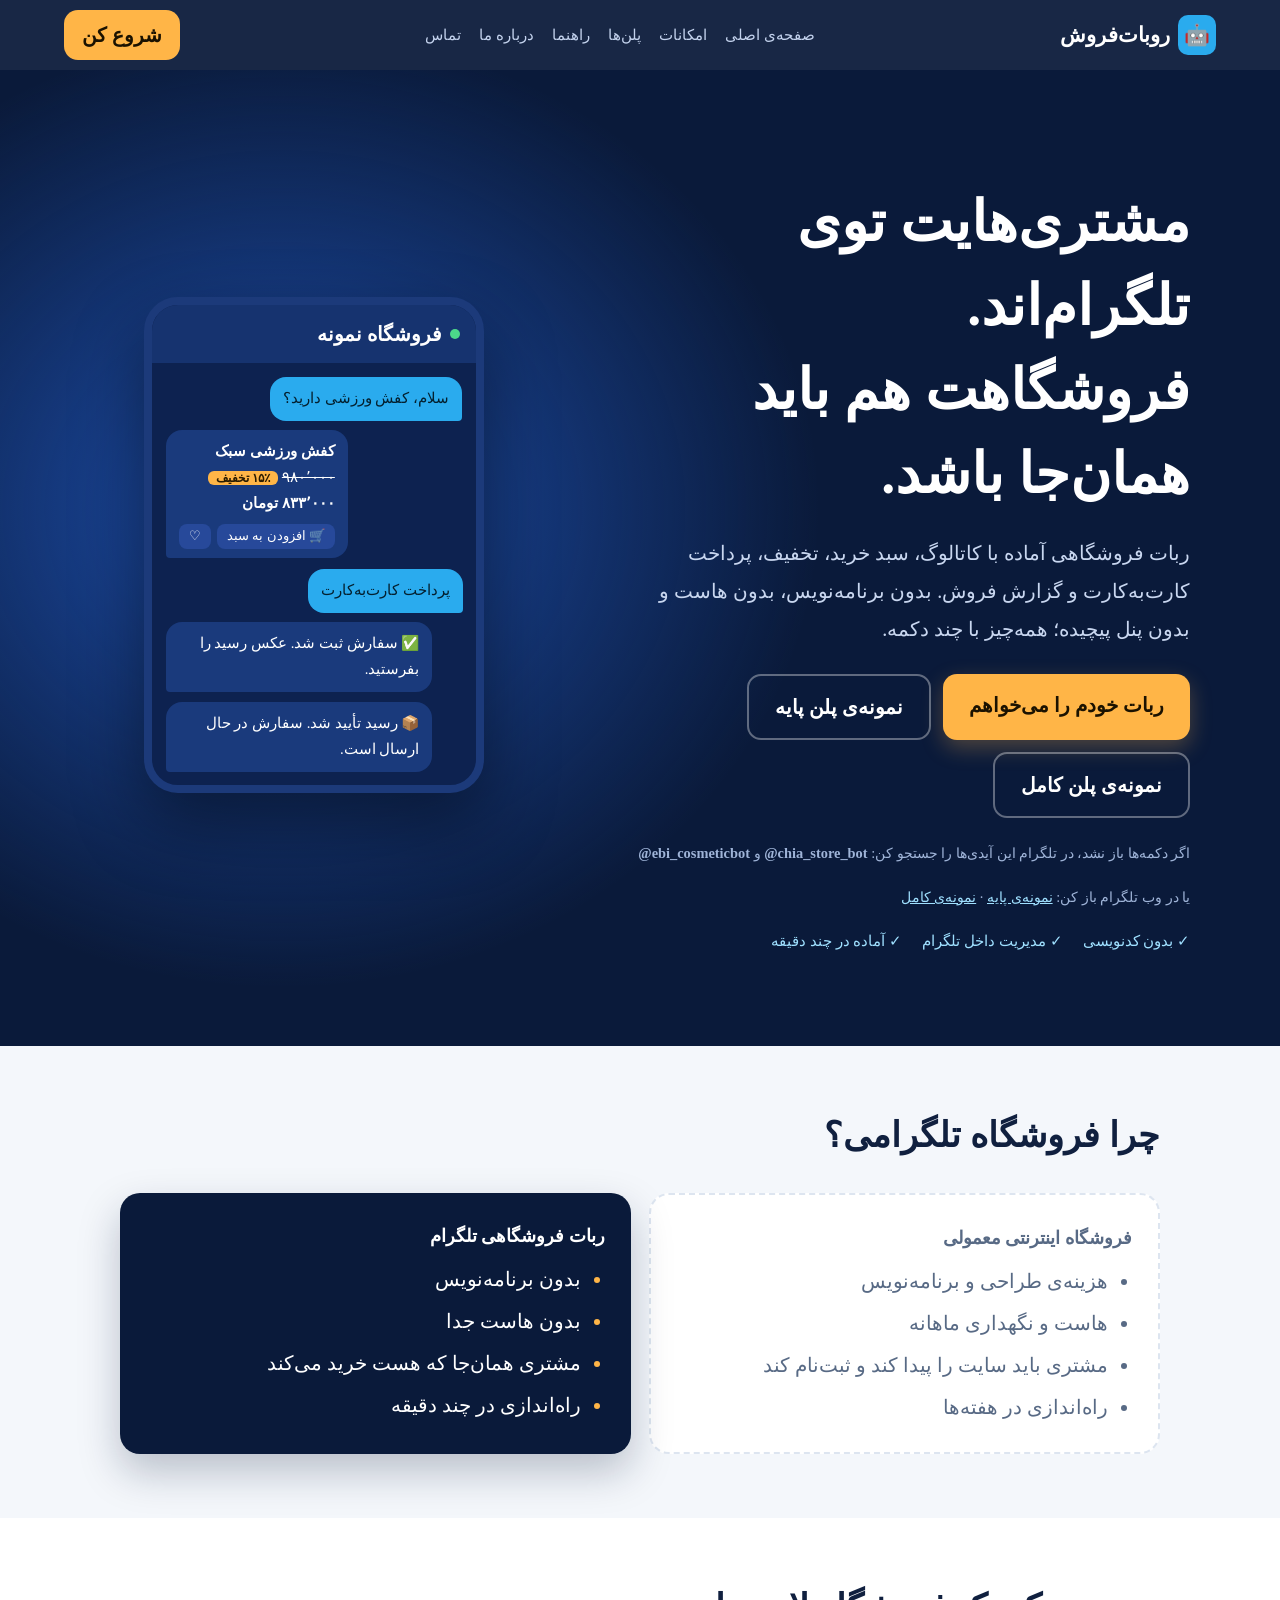
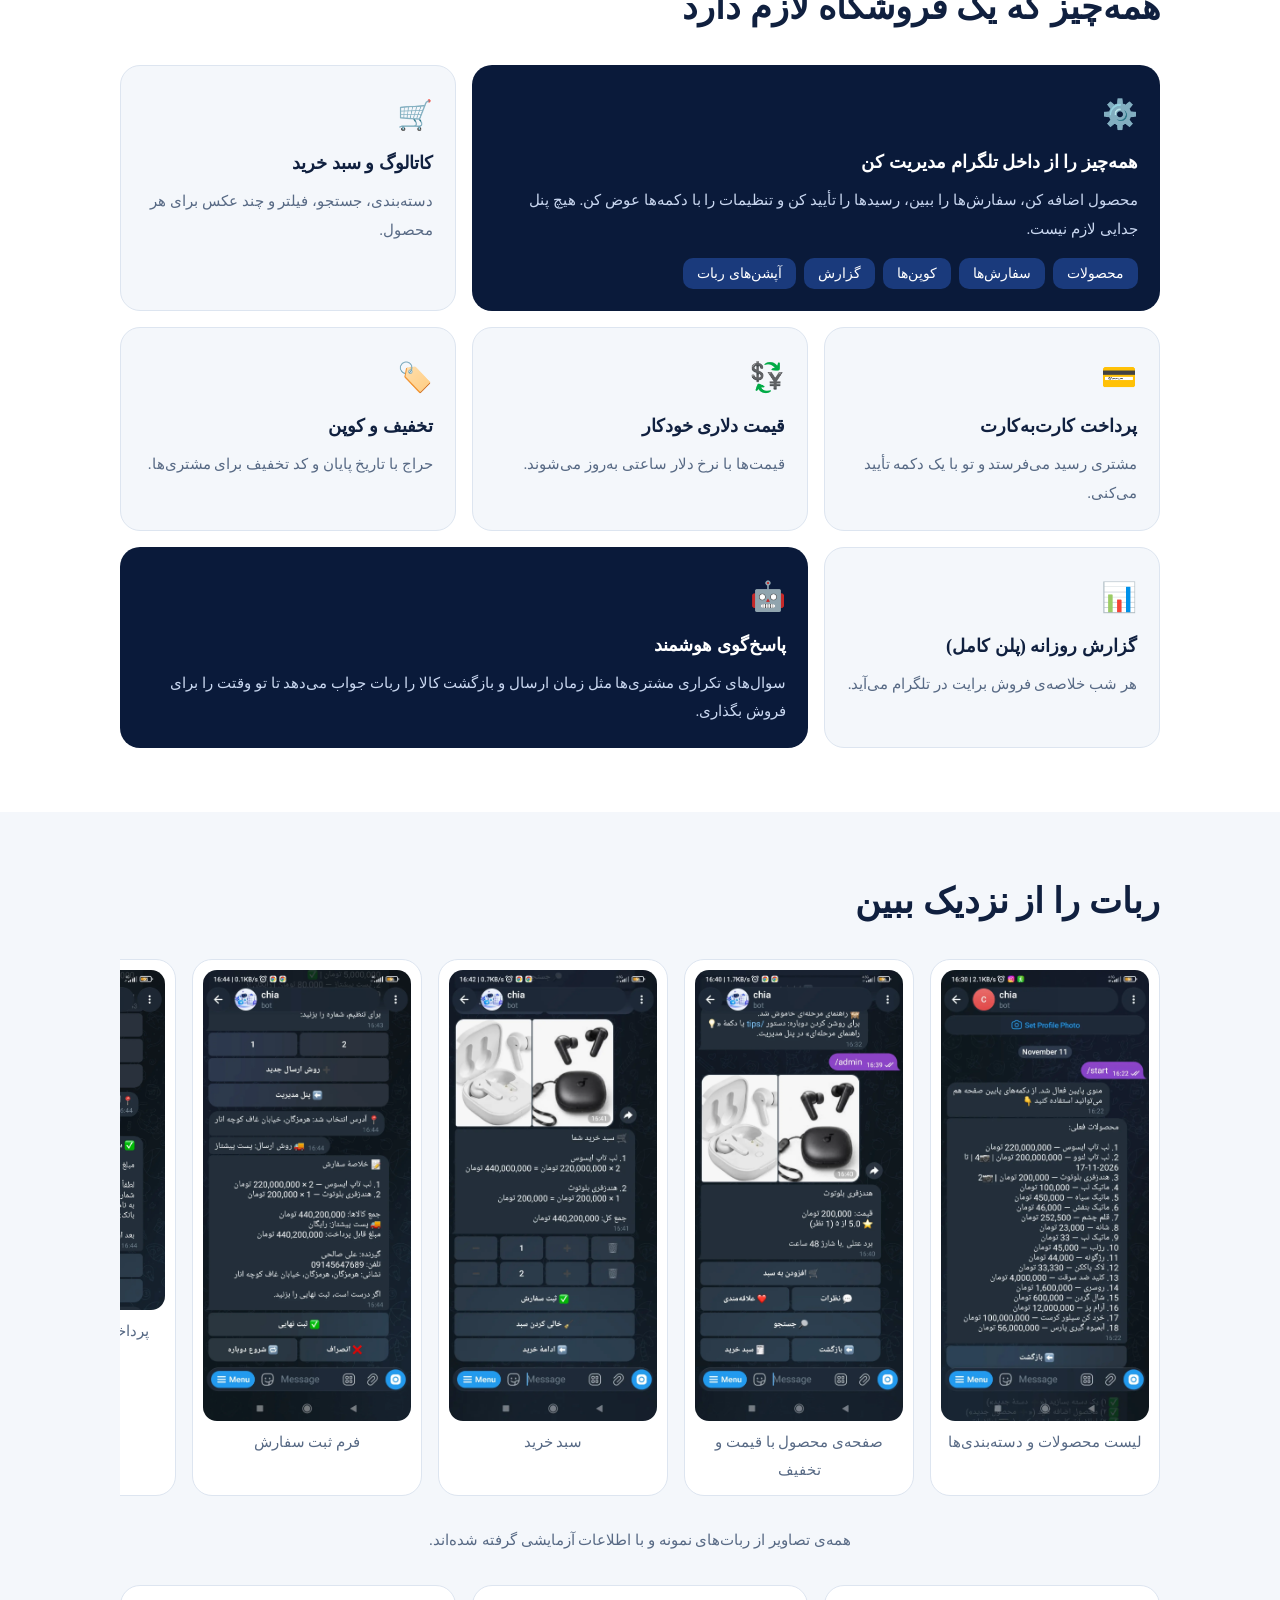
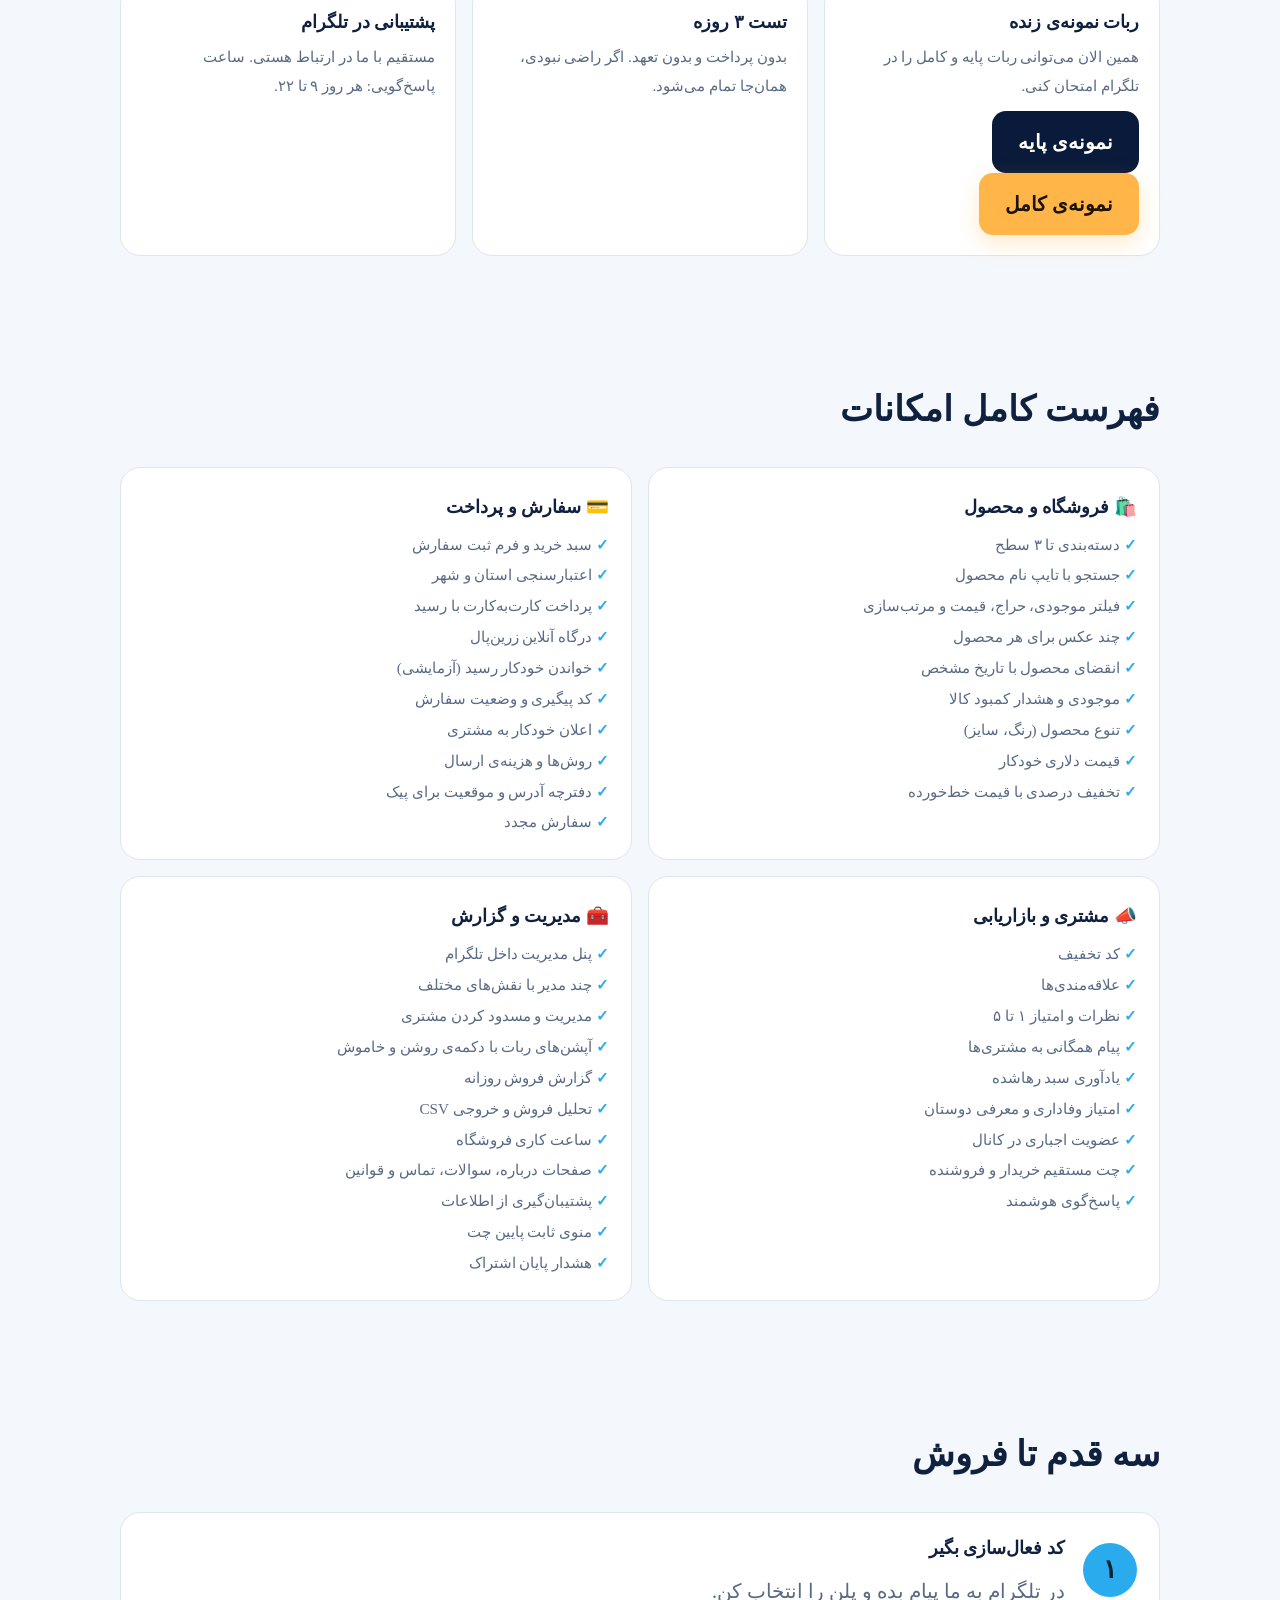
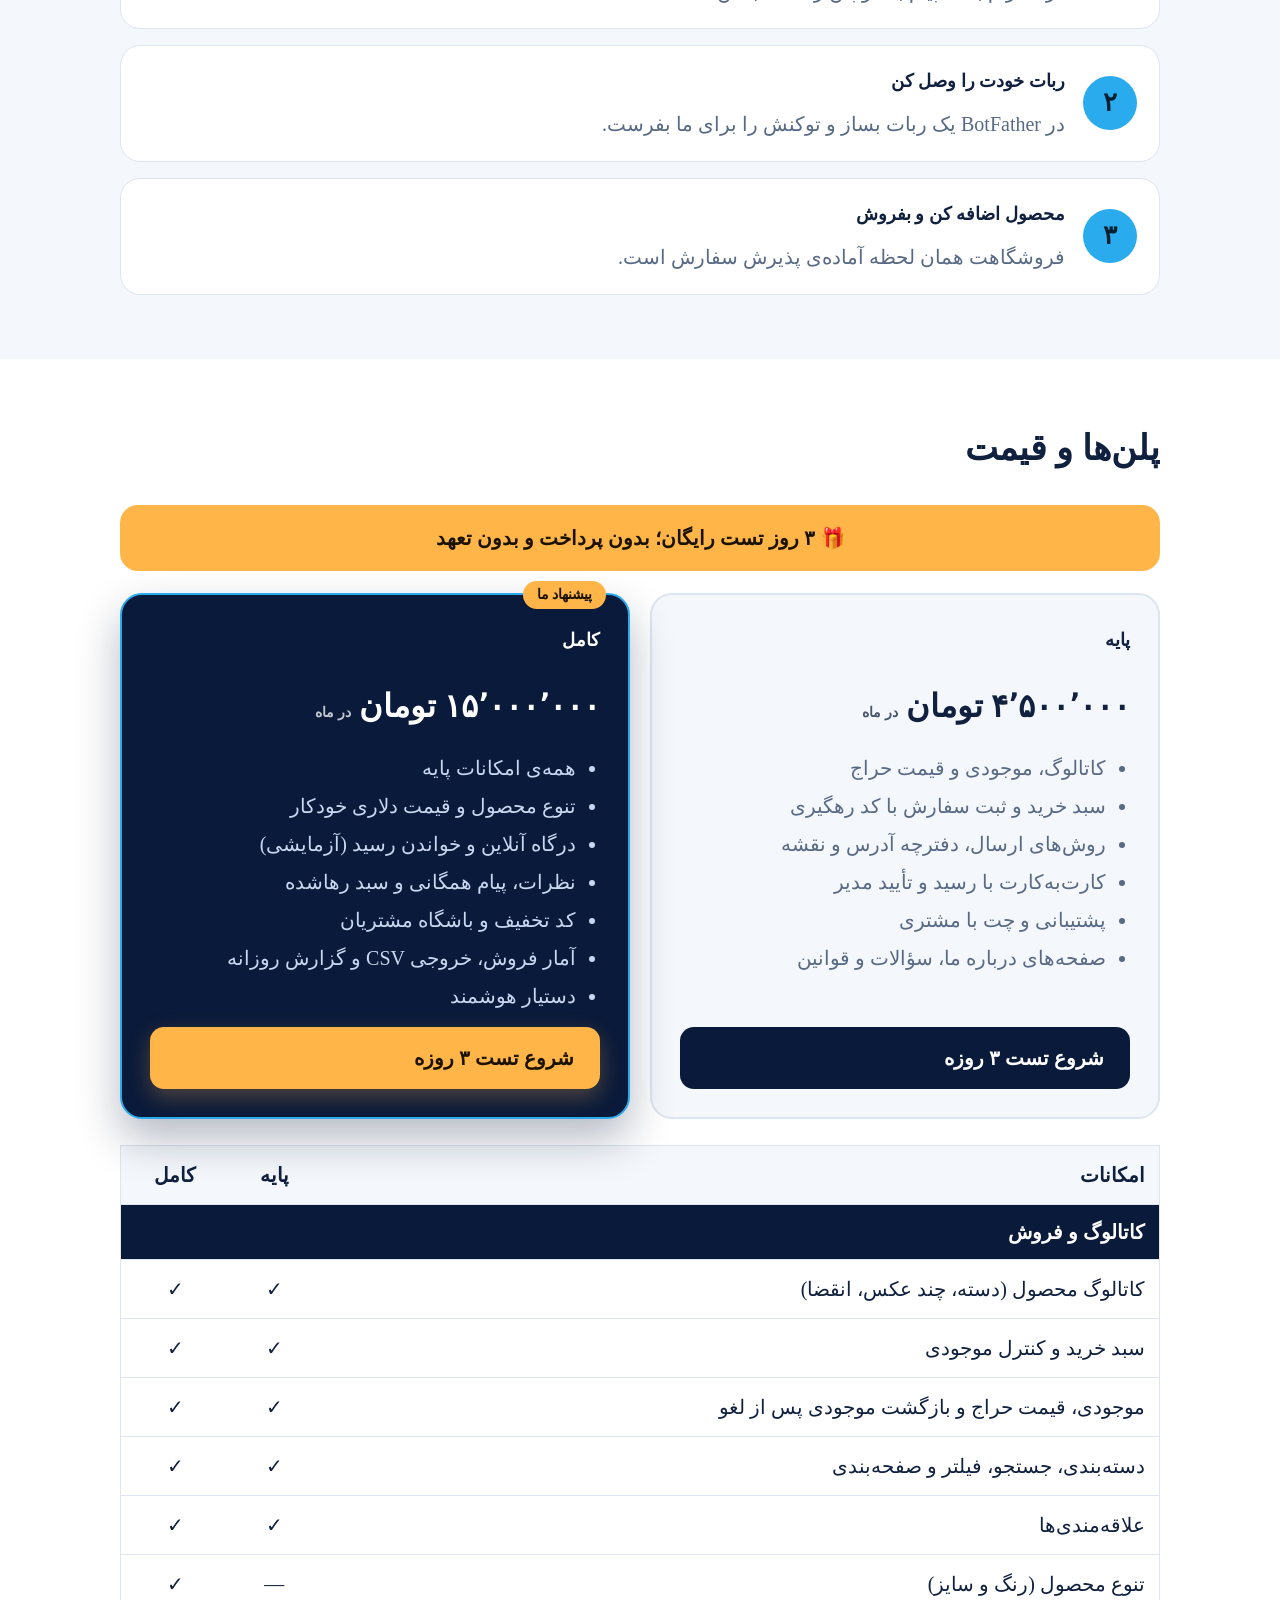
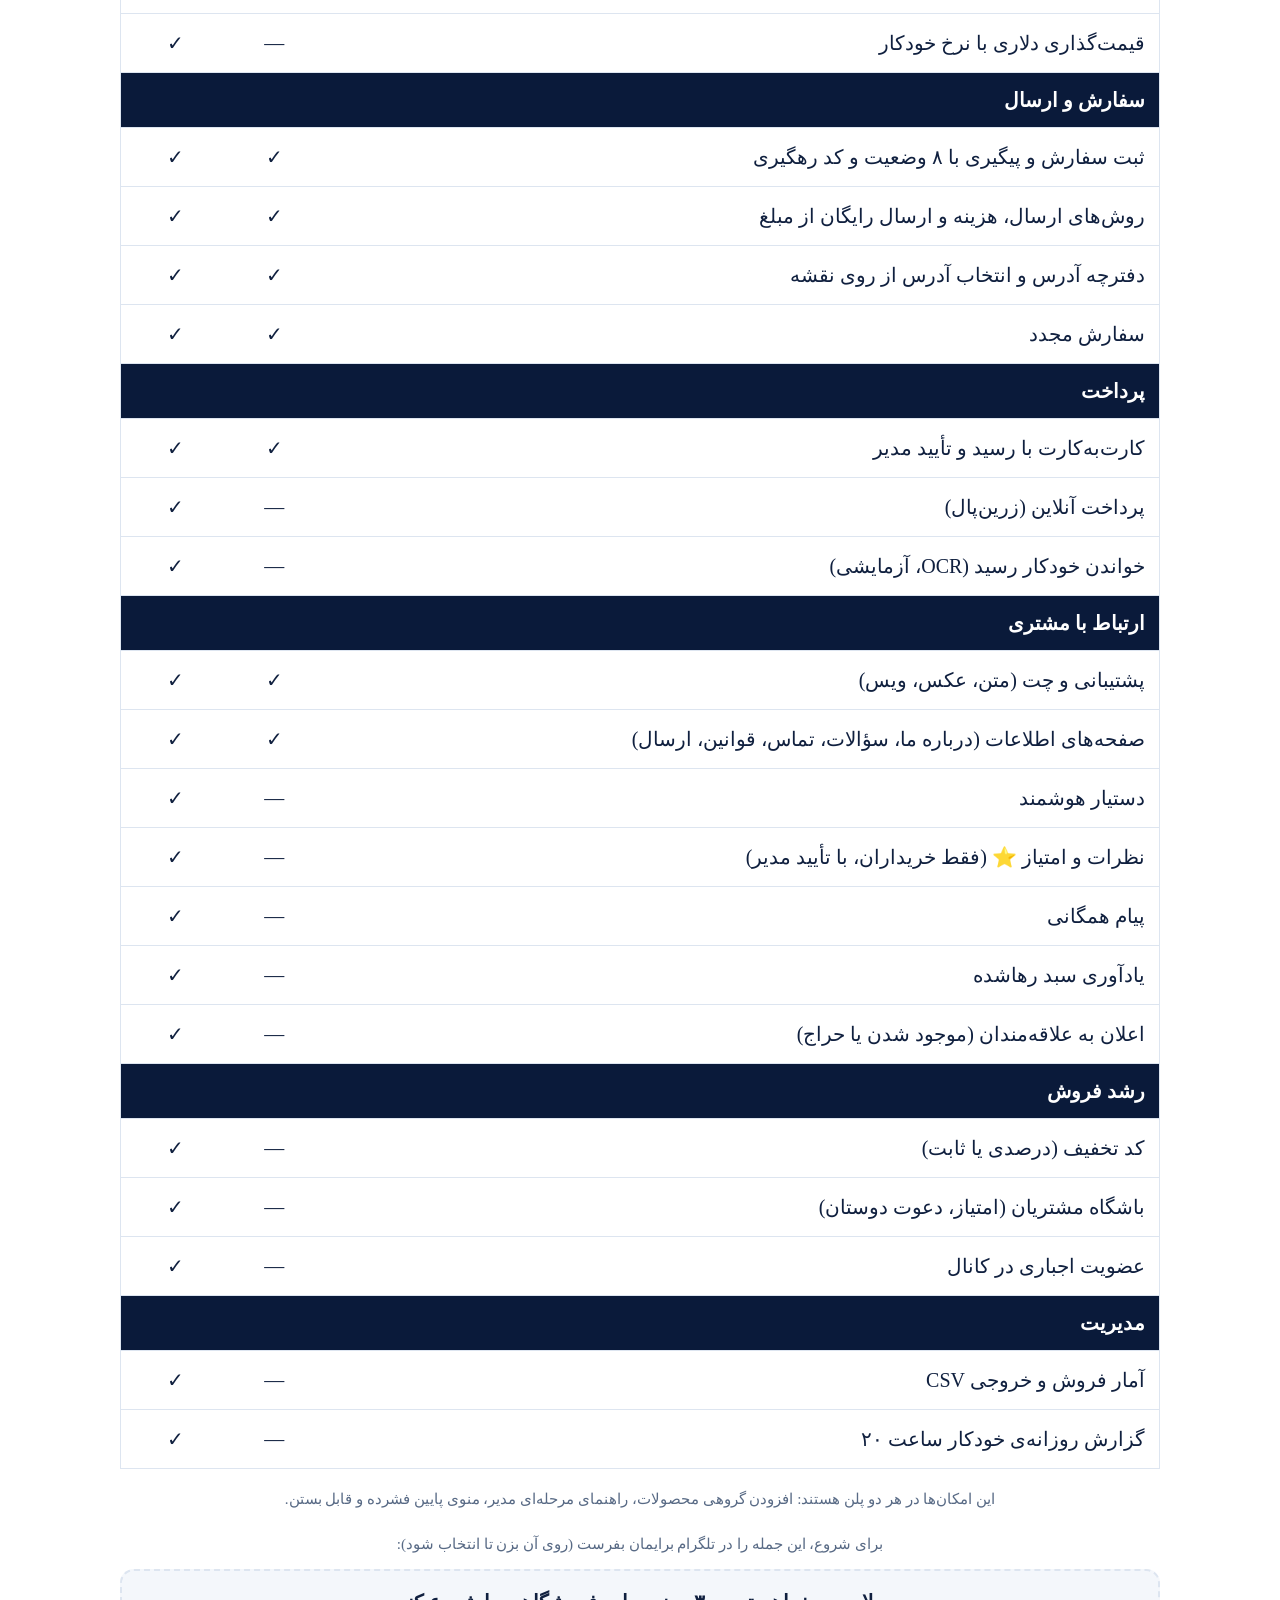
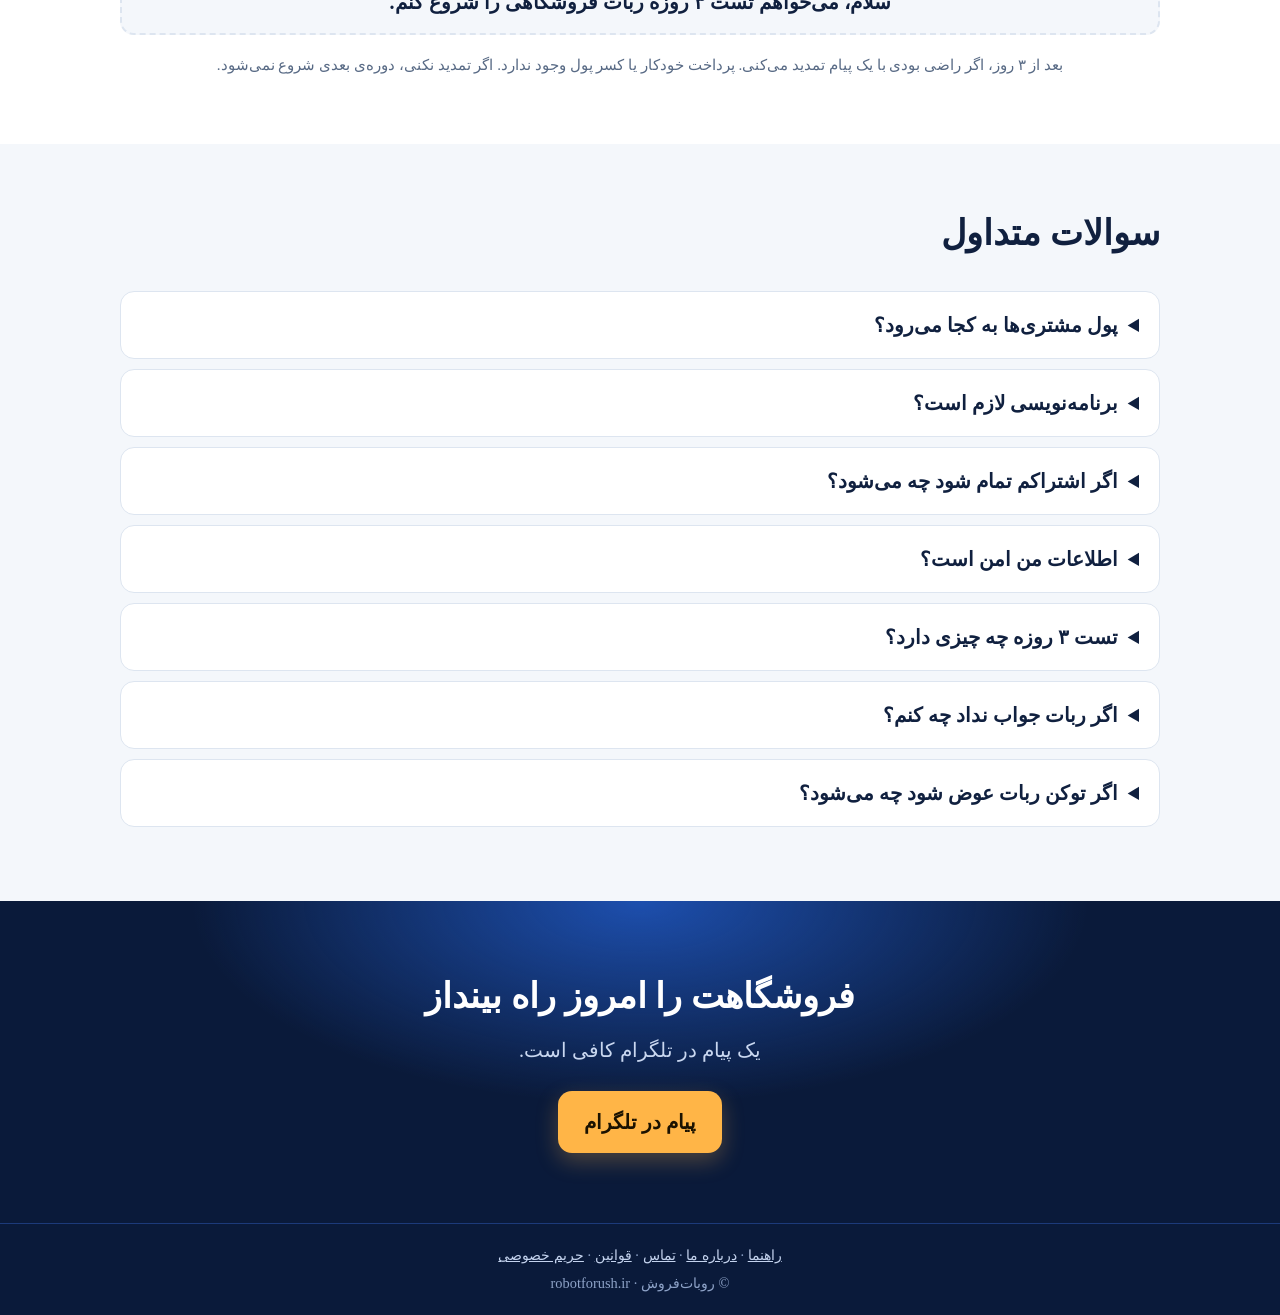
==== index.html @ 8d0d8e62 "prices, sticky CTA, FAQ, 404 page" ====
<!doctype html>
<html lang="fa" dir="rtl">
<head>
<meta charset="utf-8">
<meta name="viewport" content="width=device-width, initial-scale=1">
<title>روبات‌فروش | فروشگاه تلگرامی آماده برای فروشنده‌ها</title>
<meta name="description" content="در چند دقیقه فروشگاه خودت را داخل تلگرام راه بینداز: کاتالوگ، سبد خرید، پرداخت کارت‌به‌کارت، تخفیف و گزارش فروش.">
<link rel="stylesheet" href="style.css?v=5">
<link rel="canonical" href="https://robotforush.ir/">
<meta property="og:type" content="website">
<meta property="og:locale" content="fa_IR">
<meta property="og:site_name" content="روبات‌فروش">
<meta property="og:title" content="روبات‌فروش | فروشگاه تلگرامی آماده">
<meta property="og:description" content="فروشگاه خودت را در چند دقیقه داخل تلگرام راه بینداز. ۳ روز تست رایگان.">
<meta property="og:url" content="https://robotforush.ir/">
<meta name="theme-color" content="#0a1a3a">
<link rel="icon" href="data:image/svg+xml,%3Csvg xmlns='http://www.w3.org/2000/svg' viewBox='0 0 100 100'%3E%3Ctext y='.9em' font-size='90'%3E🤖%3C/text%3E%3C/svg%3E">
<script type="application/ld+json">{"@context":"https://schema.org","@type":"WebSite","name":"روبات‌فروش","url":"https://robotforush.ir/","inLanguage":"fa","description":"ساخت و اجاره‌ی ربات فروشگاهی تلگرام"}</script>
</head>
<body>
<header class="top">
  <a class="brand" href="/"><i>🤖</i> روبات‌فروش</a>
  <input type="checkbox" id="mn" class="mn-t"><label for="mn" class="mn-b" aria-label="منو">☰</label>
  <nav class="mn"><a href="/">صفحه‌ی اصلی</a><a href="/#features">امکانات</a><a href="/#plans">پلن‌ها</a><a href="/guide/">راهنما</a><a href="/about/">درباره ما</a><a href="/contact/">تماس</a></nav>
  <a class="btn sm" href="tg://resolve?domain=ebiefgh62">شروع کن</a>
</header>

<main>
<section class="hero">
  <div class="hero-text">
    <h1>مشتری‌هایت توی تلگرام‌اند.<br>فروشگاهت هم باید همان‌جا باشد.</h1>
    <p>ربات فروشگاهی آماده با کاتالوگ، سبد خرید، تخفیف، پرداخت کارت‌به‌کارت و گزارش فروش. بدون برنامه‌نویس، بدون هاست و بدون پنل پیچیده؛ همه‌چیز با چند دکمه.</p>
    <div class="actions">
      <a class="btn" href="tg://resolve?domain=ebiefgh62">ربات خودم را می‌خواهم</a>
      <a class="btn ghost" href="tg://resolve?domain=chia_store_bot">نمونه‌ی پلن پایه</a>
      <a class="btn ghost" href="tg://resolve?domain=ebi_cosmeticbot">نمونه‌ی پلن کامل</a>
    </div>
    <p class="hint">اگر دکمه‌ها باز نشد، در تلگرام این آیدی‌ها را جستجو کن: <b dir="ltr">@chia_store_bot</b> و <b dir="ltr">@ebi_cosmeticbot</b></p>
    <p class="hint">یا در وب تلگرام باز کن: <a href="https://web.telegram.org/k/#@chia_store_bot">نمونه‌ی پایه</a> · <a href="https://web.telegram.org/k/#@ebi_cosmeticbot">نمونه‌ی کامل</a></p>
    <ul class="ticks"><li>✓ بدون کدنویسی</li><li>✓ مدیریت داخل تلگرام</li><li>✓ آماده در چند دقیقه</li></ul>
  </div>
  <div class="phone" aria-label="نمونه‌ی گفتگو با ربات فروشگاه">
    <div class="ph-head"><span class="dot"></span> فروشگاه نمونه</div>
    <div class="ph-body">
      <div class="m me d1">سلام، کفش ورزشی دارید؟</div>
      <div class="m bot d2"><b>کفش ورزشی سبک</b><br><s>۹۸۰٬۰۰۰</s> <span class="sale">۱۵٪ تخفیف</span><br><strong>۸۳۳٬۰۰۰ تومان</strong>
        <div class="keys"><span>🛒 افزودن به سبد</span><span>♡</span></div></div>
      <div class="m me d3">پرداخت کارت‌به‌کارت</div>
      <div class="m bot d4">✅ سفارش ثبت شد. عکس رسید را بفرستید.</div>
      <div class="m bot d5">📦 رسید تأیید شد. سفارش در حال ارسال است.</div>
    </div>
  </div>
</section>

<section id="why" class="block">
  <h2>چرا فروشگاه تلگرامی؟</h2>
  <div class="vs">
    <div class="old"><h3>فروشگاه اینترنتی معمولی</h3>
      <ul><li>هزینه‌ی طراحی و برنامه‌نویس</li><li>هاست و نگهداری ماهانه</li><li>مشتری باید سایت را پیدا کند و ثبت‌نام کند</li><li>راه‌اندازی در هفته‌ها</li></ul></div>
    <div class="new"><h3>ربات فروشگاهی تلگرام</h3>
      <ul><li>بدون برنامه‌نویس</li><li>بدون هاست جدا</li><li>مشتری همان‌جا که هست خرید می‌کند</li><li>راه‌اندازی در چند دقیقه</li></ul></div>
  </div>
</section>

<section id="features" class="block alt">
  <h2>همه‌چیز که یک فروشگاه لازم دارد</h2>
  <div class="bento">
    <article class="wide"><i>⚙️</i><h3>همه‌چیز را از داخل تلگرام مدیریت کن</h3>
      <p>محصول اضافه کن، سفارش‌ها را ببین، رسیدها را تأیید کن و تنظیمات را با دکمه‌ها عوض کن. هیچ پنل جدایی لازم نیست.</p>
      <div class="menu"><span>محصولات</span><span>سفارش‌ها</span><span>کوپن‌ها</span><span>گزارش</span><span>آپشن‌های ربات</span></div></article>
    <article><i>🛒</i><h3>کاتالوگ و سبد خرید</h3><p>دسته‌بندی، جستجو، فیلتر و چند عکس برای هر محصول.</p></article>
    <article><i>💳</i><h3>پرداخت کارت‌به‌کارت</h3><p>مشتری رسید می‌فرستد و تو با یک دکمه تأیید می‌کنی.</p></article>
    <article><i>💱</i><h3>قیمت دلاری خودکار</h3><p>قیمت‌ها با نرخ دلار ساعتی به‌روز می‌شوند.</p></article>
    <article><i>🏷️</i><h3>تخفیف و کوپن</h3><p>حراج با تاریخ پایان و کد تخفیف برای مشتری‌ها.</p></article>
    <article><i>📊</i><h3>گزارش روزانه (پلن کامل)</h3><p>هر شب خلاصه‌ی فروش برایت در تلگرام می‌آید.</p></article>
    <article class="wide"><i>🤖</i><h3>پاسخ‌گوی هوشمند</h3><p>سوال‌های تکراری مشتری‌ها مثل زمان ارسال و بازگشت کالا را ربات جواب می‌دهد تا تو وقتت را برای فروش بگذاری.</p></article>
  </div>
</section>

<section id="shots" class="block">
  <h2>ربات را از نزدیک ببین</h2>
  <div class="shots">
    <figure class="shot"><img src="images/shot-1.webp" alt="لیست محصولات و دسته‌بندی‌ها در ربات فروشگاهی تلگرام" loading="lazy" decoding="async"><figcaption>لیست محصولات و دسته‌بندی‌ها</figcaption></figure>
    <figure class="shot"><img src="images/shot-2.webp" alt="صفحه‌ی محصول با عکس، قیمت و تخفیف در ربات تلگرام" loading="lazy" decoding="async"><figcaption>صفحه‌ی محصول با قیمت و تخفیف</figcaption></figure>
    <figure class="shot"><img src="images/shot-3.webp" alt="سبد خرید ربات فروشگاهی تلگرام" loading="lazy" decoding="async"><figcaption>سبد خرید</figcaption></figure>
    <figure class="shot"><img src="images/shot-4.webp" alt="فرم ثبت سفارش با انتخاب استان و شهر" loading="lazy" decoding="async"><figcaption>فرم ثبت سفارش</figcaption></figure>
    <figure class="shot"><img src="images/shot-5.webp" alt="پرداخت کارت‌به‌کارت و ارسال رسید در ربات" loading="lazy" decoding="async"><figcaption>پرداخت کارت‌به‌کارت و رسید</figcaption></figure>
    <figure class="shot"><img src="images/shot-6.webp" alt="پنل مدیریت و آپشن‌های ربات فروشگاهی" loading="lazy" decoding="async"><figcaption>پنل مدیریت و آپشن‌های ربات</figcaption></figure>
    <figure class="shot"><img src="images/shot-7.webp" alt="مدیریت سفارش‌ها و وضعیت آن‌ها" loading="lazy" decoding="async"><figcaption>مدیریت سفارش‌ها</figcaption></figure>
  </div>
  <p class="fine">همه‌ی تصاویر از ربات‌های نمونه و با اطلاعات آزمایشی گرفته شده‌اند.</p>
  <div class="trust">
    <div><b>ربات نمونه‌ی زنده</b><p>همین الان می‌توانی ربات پایه و کامل را در تلگرام امتحان کنی.</p><a class="btn dark" href="tg://resolve?domain=chia_store_bot">نمونه‌ی پایه</a> <a class="btn" href="tg://resolve?domain=ebi_cosmeticbot">نمونه‌ی کامل</a></div>
    <div><b>تست ۳ روزه</b><p>بدون پرداخت و بدون تعهد. اگر راضی نبودی، همان‌جا تمام می‌شود.</p></div>
    <div><b>پشتیبانی در تلگرام</b><p>مستقیم با ما در ارتباط هستی. ساعت پاسخ‌گویی: هر روز ۹ تا ۲۲.</p></div>
  </div>
</section>

<section id="all" class="block">
  <h2>فهرست کامل امکانات</h2>
  <div class="all">
    <div class="grp"><h3>🛍️ فروشگاه و محصول</h3><ul>
      <li>دسته‌بندی تا ۳ سطح</li><li>جستجو با تایپ نام محصول</li><li>فیلتر موجودی، حراج، قیمت و مرتب‌سازی</li><li>چند عکس برای هر محصول</li><li>انقضای محصول با تاریخ مشخص</li><li>موجودی و هشدار کمبود کالا</li><li>تنوع محصول (رنگ، سایز)</li><li>قیمت دلاری خودکار</li><li>تخفیف درصدی با قیمت خط‌خورده</li></ul></div>
    <div class="grp"><h3>💳 سفارش و پرداخت</h3><ul>
      <li>سبد خرید و فرم ثبت سفارش</li><li>اعتبارسنجی استان و شهر</li><li>پرداخت کارت‌به‌کارت با رسید</li><li>درگاه آنلاین زرین‌پال</li><li>خواندن خودکار رسید (آزمایشی)</li><li>کد پیگیری و وضعیت سفارش</li><li>اعلان خودکار به مشتری</li><li>روش‌ها و هزینه‌ی ارسال</li><li>دفترچه آدرس و موقعیت برای پیک</li><li>سفارش مجدد</li></ul></div>
    <div class="grp"><h3>📣 مشتری و بازاریابی</h3><ul>
      <li>کد تخفیف</li><li>علاقه‌مندی‌ها</li><li>نظرات و امتیاز ۱ تا ۵</li><li>پیام همگانی به مشتری‌ها</li><li>یادآوری سبد رهاشده</li><li>امتیاز وفاداری و معرفی دوستان</li><li>عضویت اجباری در کانال</li><li>چت مستقیم خریدار و فروشنده</li><li>پاسخ‌گوی هوشمند</li></ul></div>
    <div class="grp"><h3>🧰 مدیریت و گزارش</h3><ul>
      <li>پنل مدیریت داخل تلگرام</li><li>چند مدیر با نقش‌های مختلف</li><li>مدیریت و مسدود کردن مشتری</li><li>آپشن‌های ربات با دکمه‌ی روشن و خاموش</li><li>گزارش فروش روزانه</li><li>تحلیل فروش و خروجی CSV</li><li>ساعت کاری فروشگاه</li><li>صفحات درباره، سوالات، تماس و قوانین</li><li>پشتیبان‌گیری از اطلاعات</li><li>منوی ثابت پایین چت</li><li>هشدار پایان اشتراک</li></ul></div>
  </div>
</section>

<section id="steps" class="block">
  <h2>سه قدم تا فروش</h2>
  <ol class="steps">
    <li><b>۱</b><div><h3>کد فعال‌سازی بگیر</h3><p>در تلگرام به ما پیام بده و پلن را انتخاب کن.</p></div></li>
    <li><b>۲</b><div><h3>ربات خودت را وصل کن</h3><p>در BotFather یک ربات بساز و توکنش را برای ما بفرست.</p></div></li>
    <li><b>۳</b><div><h3>محصول اضافه کن و بفروش</h3><p>فروشگاهت همان لحظه آماده‌ی پذیرش سفارش است.</p></div></li>
  </ol>
</section>

<section id="plans" class="block alt">
  <h2>پلن‌ها و قیمت</h2>
  <div class="trial">🎁 ۳ روز تست رایگان؛ بدون پرداخت و بدون تعهد</div>
  <div class="plans">
    <div class="plan"><h3>پایه</h3><p class="price"><span class="amount">۴٬۵۰۰٬۰۰۰ تومان</span><span class="per">در ماه</span></p><ul><li>کاتالوگ، موجودی و قیمت حراج</li><li>سبد خرید و ثبت سفارش با کد رهگیری</li><li>روش‌های ارسال، دفترچه آدرس و نقشه</li><li>کارت‌به‌کارت با رسید و تأیید مدیر</li><li>پشتیبانی و چت با مشتری</li><li>صفحه‌های درباره ما، سؤالات و قوانین</li></ul><a class="btn dark" href="tg://resolve?domain=ebiefgh62">شروع تست ۳ روزه</a></div>
    <div class="plan full"><span class="flag">پیشنهاد ما</span><h3>کامل</h3><p class="price"><span class="amount">۱۵٬۰۰۰٬۰۰۰ تومان</span><span class="per">در ماه</span></p><ul><li>همه‌ی امکانات پایه</li><li>تنوع محصول و قیمت دلاری خودکار</li><li>درگاه آنلاین و خواندن رسید (آزمایشی)</li><li>نظرات، پیام همگانی و سبد رهاشده</li><li>کد تخفیف و باشگاه مشتریان</li><li>آمار فروش، خروجی CSV و گزارش روزانه</li><li>دستیار هوشمند</li></ul><a class="btn" href="tg://resolve?domain=ebiefgh62">شروع تست ۳ روزه</a></div>
  </div>
  <div class="tbl"><table>
    <tr><th>امکانات</th><th>پایه</th><th>کامل</th></tr>
    <tr class="grow"><th colspan="3">کاتالوگ و فروش</th></tr>
    <tr><td>کاتالوگ محصول (دسته، چند عکس، انقضا)</td><td>✓</td><td>✓</td></tr>
    <tr><td>سبد خرید و کنترل موجودی</td><td>✓</td><td>✓</td></tr>
    <tr><td>موجودی، قیمت حراج و بازگشت موجودی پس از لغو</td><td>✓</td><td>✓</td></tr>
    <tr><td>دسته‌بندی، جستجو، فیلتر و صفحه‌بندی</td><td>✓</td><td>✓</td></tr>
    <tr><td>علاقه‌مندی‌ها</td><td>✓</td><td>✓</td></tr>
    <tr><td>تنوع محصول (رنگ و سایز)</td><td>—</td><td>✓</td></tr>
    <tr><td>قیمت‌گذاری دلاری با نرخ خودکار</td><td>—</td><td>✓</td></tr>
    <tr class="grow"><th colspan="3">سفارش و ارسال</th></tr>
    <tr><td>ثبت سفارش و پیگیری با ۸ وضعیت و کد رهگیری</td><td>✓</td><td>✓</td></tr>
    <tr><td>روش‌های ارسال، هزینه و ارسال رایگان از مبلغ</td><td>✓</td><td>✓</td></tr>
    <tr><td>دفترچه آدرس و انتخاب آدرس از روی نقشه</td><td>✓</td><td>✓</td></tr>
    <tr><td>سفارش مجدد</td><td>✓</td><td>✓</td></tr>
    <tr class="grow"><th colspan="3">پرداخت</th></tr>
    <tr><td>کارت‌به‌کارت با رسید و تأیید مدیر</td><td>✓</td><td>✓</td></tr>
    <tr><td>پرداخت آنلاین (زرین‌پال)</td><td>—</td><td>✓</td></tr>
    <tr><td>خواندن خودکار رسید (OCR، آزمایشی)</td><td>—</td><td>✓</td></tr>
    <tr class="grow"><th colspan="3">ارتباط با مشتری</th></tr>
    <tr><td>پشتیبانی و چت (متن، عکس، ویس)</td><td>✓</td><td>✓</td></tr>
    <tr><td>صفحه‌های اطلاعات (درباره ما، سؤالات، تماس، قوانین، ارسال)</td><td>✓</td><td>✓</td></tr>
    <tr><td>دستیار هوشمند</td><td>—</td><td>✓</td></tr>
    <tr><td>نظرات و امتیاز ⭐ (فقط خریداران، با تأیید مدیر)</td><td>—</td><td>✓</td></tr>
    <tr><td>پیام همگانی</td><td>—</td><td>✓</td></tr>
    <tr><td>یادآوری سبد رهاشده</td><td>—</td><td>✓</td></tr>
    <tr><td>اعلان به علاقه‌مندان (موجود شدن یا حراج)</td><td>—</td><td>✓</td></tr>
    <tr class="grow"><th colspan="3">رشد فروش</th></tr>
    <tr><td>کد تخفیف (درصدی یا ثابت)</td><td>—</td><td>✓</td></tr>
    <tr><td>باشگاه مشتریان (امتیاز، دعوت دوستان)</td><td>—</td><td>✓</td></tr>
    <tr><td>عضویت اجباری در کانال</td><td>—</td><td>✓</td></tr>
    <tr class="grow"><th colspan="3">مدیریت</th></tr>
    <tr><td>آمار فروش و خروجی CSV</td><td>—</td><td>✓</td></tr>
    <tr><td>گزارش روزانه‌ی خودکار ساعت ۲۰</td><td>—</td><td>✓</td></tr>
  </table></div>
  <p class="fine">این امکان‌ها در هر دو پلن هستند: افزودن گروهی محصولات، راهنمای مرحله‌ای مدیر، منوی پایین فشرده و قابل بستن.</p>
  <p class="fine">برای شروع، این جمله را در تلگرام برایمان بفرست (روی آن بزن تا انتخاب شود):</p>
  <p class="copy">سلام، می‌خواهم تست ۳ روزه ربات فروشگاهی را شروع کنم.</p>
  <p class="fine">بعد از ۳ روز، اگر راضی بودی با یک پیام تمدید می‌کنی. پرداخت خودکار یا کسر پول وجود ندارد. اگر تمدید نکنی، دوره‌ی بعدی شروع نمی‌شود.</p>
</section>

<section id="faq" class="block">
  <h2>سوالات متداول</h2>
  <details><summary>پول مشتری‌ها به کجا می‌رود؟</summary><p>پرداخت کارت‌به‌کارت مستقیم به کارت خودت واریز می‌شود و ربات فقط رسید را مدیریت می‌کند.</p></details>
  <details><summary>برنامه‌نویسی لازم است؟</summary><p>نه. همه‌ی تنظیمات با دکمه‌ها در تلگرام انجام می‌شود.</p></details>
  <details><summary>اگر اشتراکم تمام شود چه می‌شود؟</summary><p>چند روز قبل از پایان به تو هشدار می‌دهیم و با یک دکمه تمدید می‌کنی.</p></details>
  <details><summary>اطلاعات من امن است؟</summary><p>توکن ربات‌ها فقط سمت سرور نگهداری می‌شود و پیام توکن بعد از ثبت پاک می‌شود.</p></details>
  <details><summary>تست ۳ روزه چه چیزی دارد؟</summary><p>همه‌ی امکانات پلنی که انتخاب می‌کنی، بدون پرداخت. اگر بعد از ۳ روز تمدید نکنی، ربات غیرفعال می‌شود.</p></details>
  <details><summary>اگر ربات جواب نداد چه کنم؟</summary><p>اول مطمئن شو اشتراک فعال است و توکن درست ثبت شده. اگر مشکل ماند، در تلگرام به پشتیبانی پیام بده.</p></details>
  <details><summary>اگر توکن ربات عوض شود چه می‌شود؟</summary><p>توکن جدید را در تلگرام برای پشتیبانی بفرست تا دوباره وصل شود.</p></details>
</section>

<section class="cta">
  <h2>فروشگاهت را امروز راه بینداز</h2>
  <p>یک پیام در تلگرام کافی است.</p>
  <a class="btn" href="tg://resolve?domain=ebiefgh62">پیام در تلگرام</a>
</section>
</main>
<footer><a href="/guide/">راهنما</a> · <a href="/about/">درباره ما</a> · <a href="/contact/">تماس</a> · <a href="/terms/">قوانین</a> · <a href="/privacy/">حریم خصوصی</a><br>© روبات‌فروش · robotforush.ir</footer>
<a class="sticky-cta" href="tg://resolve?domain=ebiefgh62">🎁 شروع تست ۳ روزه</a>
</body>
</html>
---- style.css ----
@font-face{font-family:"BNazanin";src:local("B Nazanin"),local("BNazanin"),url("fonts/BNazanin.woff2") format("woff2"),url("fonts/BNazanin.ttf") format("truetype");font-weight:400;font-display:swap}
@font-face{font-family:"BNazanin";src:local("B Nazanin Bold"),local("BNazanin-Bold"),url("fonts/BNazanin-Bold.woff2") format("woff2"),url("fonts/BNazanin-Bold.ttf") format("truetype");font-weight:700;font-display:swap}
:root{--navy:#0a1a3a;--navy2:#13306b;--cyan:#2aabee;--sun:#ffb547;--ink:#10203f;--mute:#586a85;--bg:#f4f7fb;--card:#fff;--line:#dde5f0}
*{box-sizing:border-box}
html{scroll-behavior:smooth}
body{margin:0;background:var(--bg);color:var(--ink);font:20px/1.9 BNazanin,'B Nazanin',Nazanin,Tahoma,serif}
a{color:inherit}
h2,h3,p,ul,ol{margin:0}
:focus-visible{outline:3px solid var(--sun);outline-offset:3px}
.top{position:sticky;top:0;z-index:9;display:flex;align-items:center;justify-content:space-between;gap:14px;padding:10px 5vw;background:rgba(10,26,58,.94);backdrop-filter:blur(8px);color:#fff;flex-wrap:wrap}
.brand{font-weight:700;font-size:1.3rem;text-decoration:none;display:flex;gap:8px;align-items:center}
.brand i{font-style:normal;background:var(--cyan);border-radius:10px;padding:0 6px}
.top nav{display:flex;gap:18px;flex-wrap:wrap}
.top nav a{text-decoration:none;color:#c4d3ee;font-size:.95rem}
.top nav a:hover{color:#fff}
.btn{display:inline-block;background:var(--sun);color:#1b1200;text-decoration:none;padding:12px 26px;border-radius:14px;font-weight:700;box-shadow:0 8px 22px rgba(255,181,71,.28);transition:transform .15s}
.btn:hover{transform:translateY(-2px)}
.btn.sm{padding:6px 18px;box-shadow:none}
.btn.ghost{background:transparent;color:#fff;border:2px solid rgba(255,255,255,.35);box-shadow:none}
.btn.dark{background:var(--navy);color:#fff;box-shadow:none}
.hero{display:grid;grid-template-columns:1.1fr .9fr;gap:40px;align-items:center;padding:64px 5vw 90px;background:radial-gradient(60% 70% at 22% 45%,#1d4fae 0,transparent 70%),var(--navy);color:#fff}
.hero>*{max-width:560px;margin-inline:auto;width:100%}
h1{font-size:clamp(2rem,6.2vw,3.5rem);line-height:1.5;font-weight:700;margin-bottom:18px}
.hero p{color:#c9d7f0;margin-bottom:26px}
.actions{display:flex;gap:12px;flex-wrap:wrap;margin-bottom:22px}
.ticks{list-style:none;padding:0;display:flex;gap:6px 20px;flex-wrap:wrap;color:#9fe0ff;font-size:.95rem}
.phone{background:#0d2250;border:8px solid #1c3a7a;border-radius:34px;overflow:hidden;box-shadow:0 30px 70px rgba(0,0,0,.45);max-width:340px}
.ph-head{background:#16336f;padding:10px 16px;font-weight:700;display:flex;gap:8px;align-items:center}
.dot{width:10px;height:10px;border-radius:50%;background:#4cd98a}
.ph-body{padding:14px;display:flex;flex-direction:column;gap:10px;min-height:420px}
.m{padding:9px 13px;border-radius:16px;max-width:90%;font-size:.92rem;line-height:1.75;opacity:0;animation:pop .5s forwards}
.m.me{background:var(--cyan);color:#04202f;align-self:flex-start;border-end-start-radius:4px}
.m.bot{background:#1a3a7c;align-self:flex-end;border-end-end-radius:4px}
.d1{animation-delay:.5s}.d2{animation-delay:1.6s}.d3{animation-delay:2.9s}.d4{animation-delay:4s}.d5{animation-delay:5.4s}
@keyframes pop{from{opacity:0;transform:translateY(12px) scale(.97)}to{opacity:1;transform:none}}
.sale{background:var(--sun);color:#2b1c00;padding:0 8px;border-radius:6px;font-size:.78rem;font-weight:700}
.keys{display:flex;gap:6px;margin-top:8px;flex-wrap:wrap}
.keys span{background:#27499a;border-radius:8px;padding:1px 10px;font-size:.82rem}
.block{padding:64px 5vw}
.block>*{max-width:1040px;margin-inline:auto}
.alt{background:var(--card)}
h2{font-size:clamp(1.6rem,4vw,2.2rem);font-weight:700;margin:0 auto 30px;line-height:1.5}
h3{font-size:1.15rem;font-weight:700;margin-bottom:6px}
.vs{display:grid;grid-template-columns:1fr 1fr;gap:18px}
.vs>div{border-radius:20px;padding:26px}
.vs ul{padding-inline-start:1.2em;display:grid;gap:4px}
.old{background:var(--card);border:2px dashed var(--line);color:var(--mute)}
.new{background:var(--navy);color:#fff;box-shadow:0 18px 40px rgba(10,26,58,.25)}
.new li::marker{color:var(--sun)}
.bento{display:grid;grid-template-columns:repeat(3,1fr);gap:16px}
.bento article{background:var(--bg);border:1px solid var(--line);border-radius:20px;padding:22px;transition:transform .2s,box-shadow .2s}
.bento article:hover{transform:translateY(-4px);box-shadow:0 14px 30px rgba(16,32,63,.1)}
.bento .wide{grid-column:span 2;background:var(--navy);color:#fff;border:0}
.bento .wide p{color:#c9d7f0}
.bento i{font-style:normal;font-size:1.8rem;display:block;margin-bottom:4px}
.bento p{color:var(--mute);font-size:.95rem}
.menu{display:flex;gap:8px;flex-wrap:wrap;margin-top:14px}
.menu span{background:#1a3a7c;border-radius:10px;padding:2px 14px;font-size:.9rem}
.all{display:grid;grid-template-columns:1fr 1fr;gap:16px}
.grp{background:var(--card);border:1px solid var(--line);border-radius:20px;padding:22px}
.grp ul{list-style:none;padding:0;display:grid;gap:2px;color:var(--mute);font-size:.95rem}
.grp li::before{content:"✓ ";color:var(--cyan);font-weight:700}
.steps{list-style:none;padding:0;display:grid;gap:16px}
.steps li{display:flex;gap:18px;align-items:center;background:var(--card);border:1px solid var(--line);border-radius:20px;padding:18px 22px}
.steps b{flex:none;width:54px;height:54px;border-radius:50%;background:var(--cyan);color:#04202f;display:grid;place-items:center;font-size:1.6rem}
.steps p{color:var(--mute)}
.plans{display:grid;grid-template-columns:1fr 1fr;gap:20px}
.plan{position:relative;border:2px solid var(--line);border-radius:22px;padding:28px;background:var(--bg);display:flex;flex-direction:column;gap:12px}
.plan ul{padding-inline-start:1.2em;color:var(--mute);flex:1}
.plan.full{background:var(--navy);color:#fff;border-color:var(--cyan);box-shadow:0 20px 44px rgba(10,26,58,.3)}
.plan.full ul{color:#c9d7f0}
.flag{position:absolute;top:-14px;inset-inline-start:22px;background:var(--sun);color:#1b1200;font-size:.85rem;font-weight:700;padding:1px 14px;border-radius:99px}
.price{font-weight:700}
details{background:var(--card);border:1px solid var(--line);border-radius:14px;padding:14px 20px;margin-bottom:10px}
summary{cursor:pointer;font-weight:700}
details p{margin-top:8px;color:var(--mute)}
.cta{text-align:center;padding:70px 5vw;background:radial-gradient(50% 90% at 50% 0,#1d4fae 0,transparent 70%),var(--navy);color:#fff}
.cta h2{margin-bottom:8px}
.cta p{color:#c9d7f0;margin-bottom:22px}
footer{text-align:center;background:var(--navy);color:#8ea3c8;padding:18px;font-size:.9rem;border-top:1px solid #1c3a7a}
@media (max-width:820px){.hero{grid-template-columns:1fr;padding-top:40px}.vs,.plans,.all{grid-template-columns:1fr}.bento{grid-template-columns:1fr 1fr}.top nav{display:none}}
@media (max-width:520px){.bento{grid-template-columns:1fr}.bento .wide{grid-column:auto}}
@media (prefers-reduced-motion:reduce){html{scroll-behavior:auto}.m{animation:none;opacity:1}.btn,.bento article{transition:none}}
.trial{background:var(--sun);color:#1b1200;border-radius:18px;padding:14px 22px;font-weight:700;text-align:center;margin-bottom:22px}
.price{display:flex;align-items:baseline;gap:8px}
.amount{font-size:2rem;font-weight:700}
.per{font-size:.9rem;opacity:.75}
.tbl{overflow-x:auto;margin-top:26px}
table{width:100%;border-collapse:collapse;background:var(--card);border:1px solid var(--line);border-radius:14px}
th,td{padding:10px 14px;border-bottom:1px solid var(--line);text-align:center}
th:first-child,td:first-child{text-align:start}
th{background:var(--bg)}
.fine{margin-top:16px;color:var(--mute);font-size:.95rem;text-align:center}
.shots{display:flex;gap:16px;overflow-x:auto;scroll-snap-type:x mandatory;padding-bottom:14px}
.shot{flex:0 0 230px;scroll-snap-align:start;margin:0;background:var(--card);border:1px solid var(--line);border-radius:20px;padding:10px}
.shot img{width:100%;height:auto;display:block;border-radius:14px}
.shot figcaption{margin-top:8px;font-size:.92rem;color:var(--mute);text-align:center}
.trust{display:grid;grid-template-columns:repeat(3,1fr);gap:16px;margin-top:30px}
.trust>div{background:var(--card);border:1px solid var(--line);border-radius:20px;padding:20px}
.trust b{display:block;font-size:1.1rem;margin-bottom:4px}
.trust p{color:var(--mute);font-size:.95rem;margin-bottom:10px}
@media (max-width:820px){.trust{grid-template-columns:1fr}}
.grow th{background:var(--navy);color:#fff;text-align:start;padding:8px 14px}
.hero .hint{font-size:.9rem;color:#9fb4d8;margin:0 0 16px}
.hint a{color:#9fe0ff}
.article{max-width:760px;margin-inline:auto}
.article>*{max-width:none}
.art-title{font-size:clamp(1.7rem,5vw,2.4rem);line-height:1.5;margin-bottom:16px}
.article h2{margin:28px 0 8px}
.article ul,.article ol{padding-inline-start:1.4em;display:grid;gap:4px;margin:8px 0}
.mn-t{position:absolute;opacity:0;pointer-events:none}
.mn-b{display:none;font-size:1.7rem;cursor:pointer;line-height:1}
footer a{color:#c4d3ee}
@media (max-width:820px){.mn-b{display:block}.top nav.mn{display:none;order:5;width:100%;flex-direction:column;gap:2px;padding:8px 0}.mn-t:checked~nav.mn{display:flex}.top nav.mn a{padding:6px 0;font-size:1.05rem}.top .btn.sm{margin-inline-start:auto}}
.sticky-cta{display:none}
.copy{user-select:all;-webkit-user-select:all;background:var(--bg);border:2px dashed var(--line);border-radius:14px;padding:12px 16px;text-align:center;font-weight:700;margin-block:10px}
.nf{text-align:center;padding-block:90px}
@media (max-width:820px){.sticky-cta{display:block;position:fixed;inset-inline:12px;bottom:calc(12px + env(safe-area-inset-bottom,0px));z-index:20;background:var(--sun);color:#1b1200;text-align:center;font-weight:700;padding:12px;border-radius:16px;text-decoration:none;box-shadow:0 10px 26px rgba(0,0,0,.3)}body{padding-bottom:80px}}
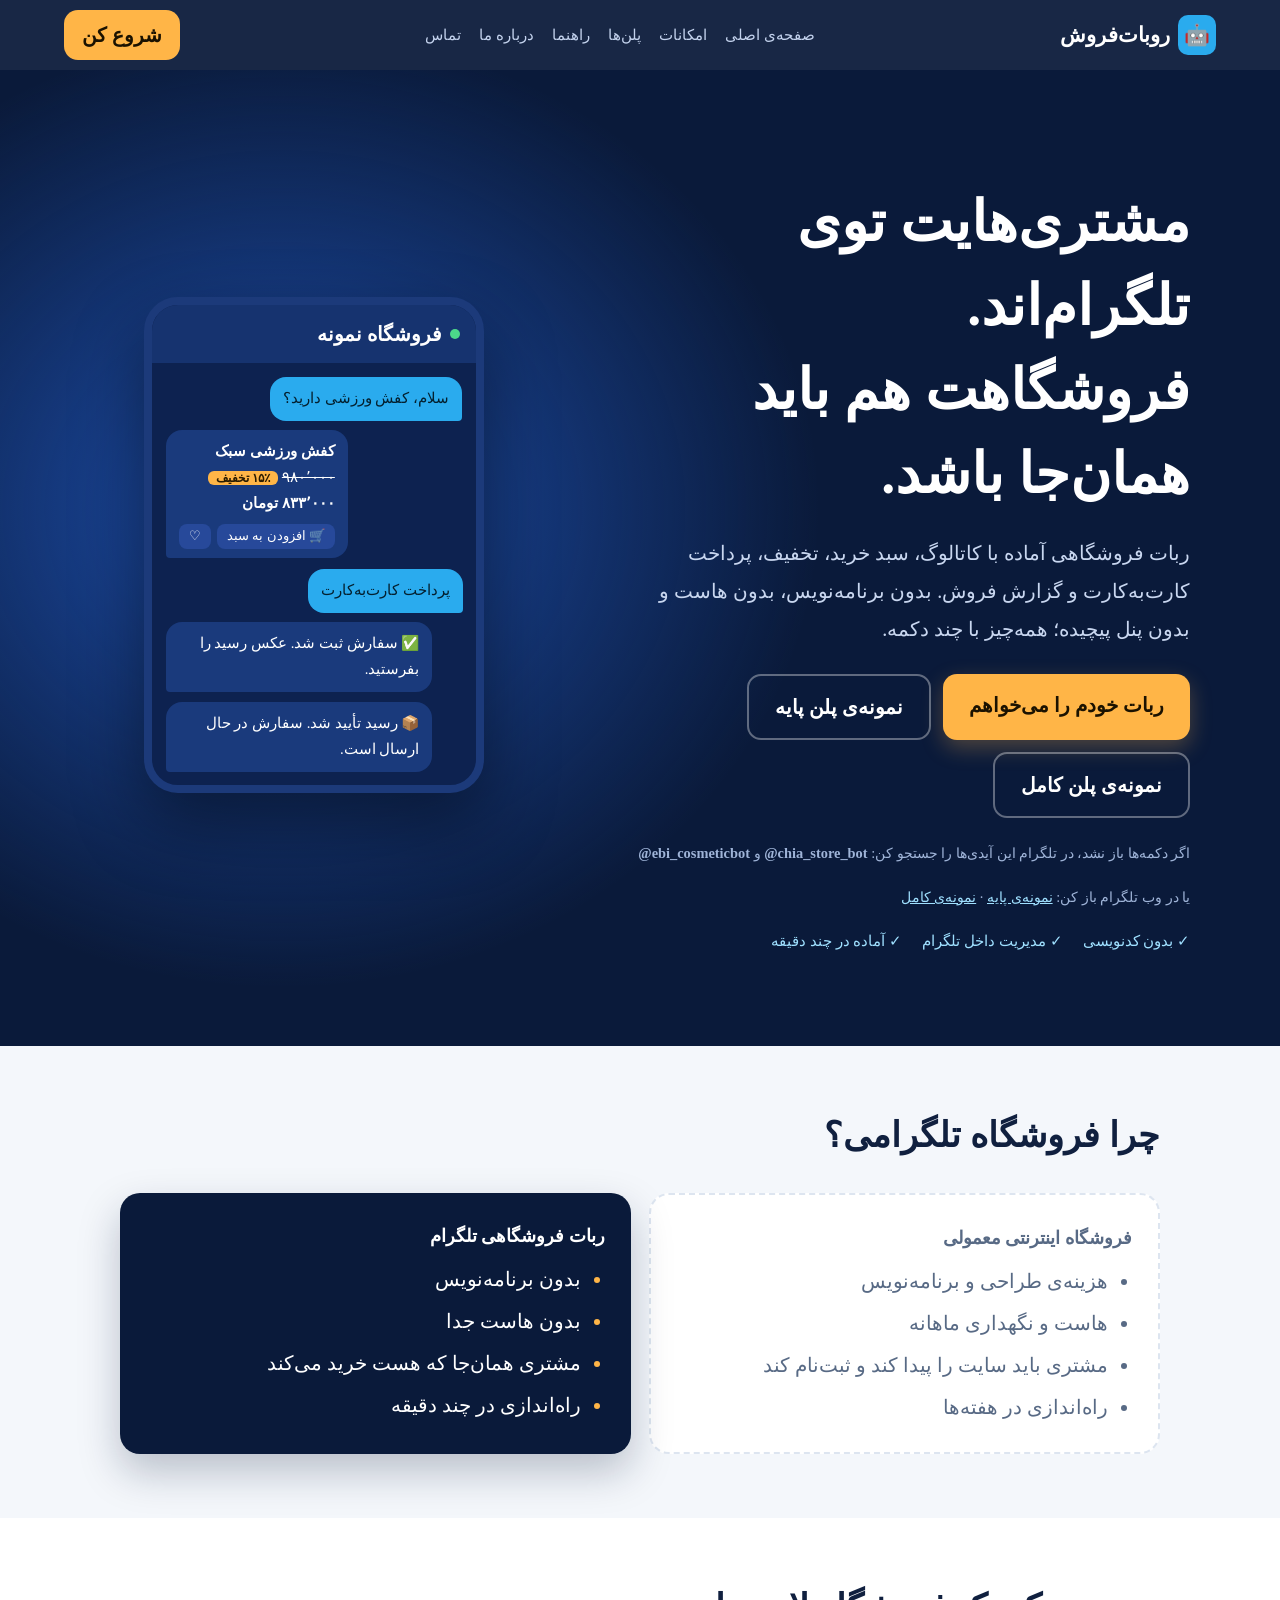
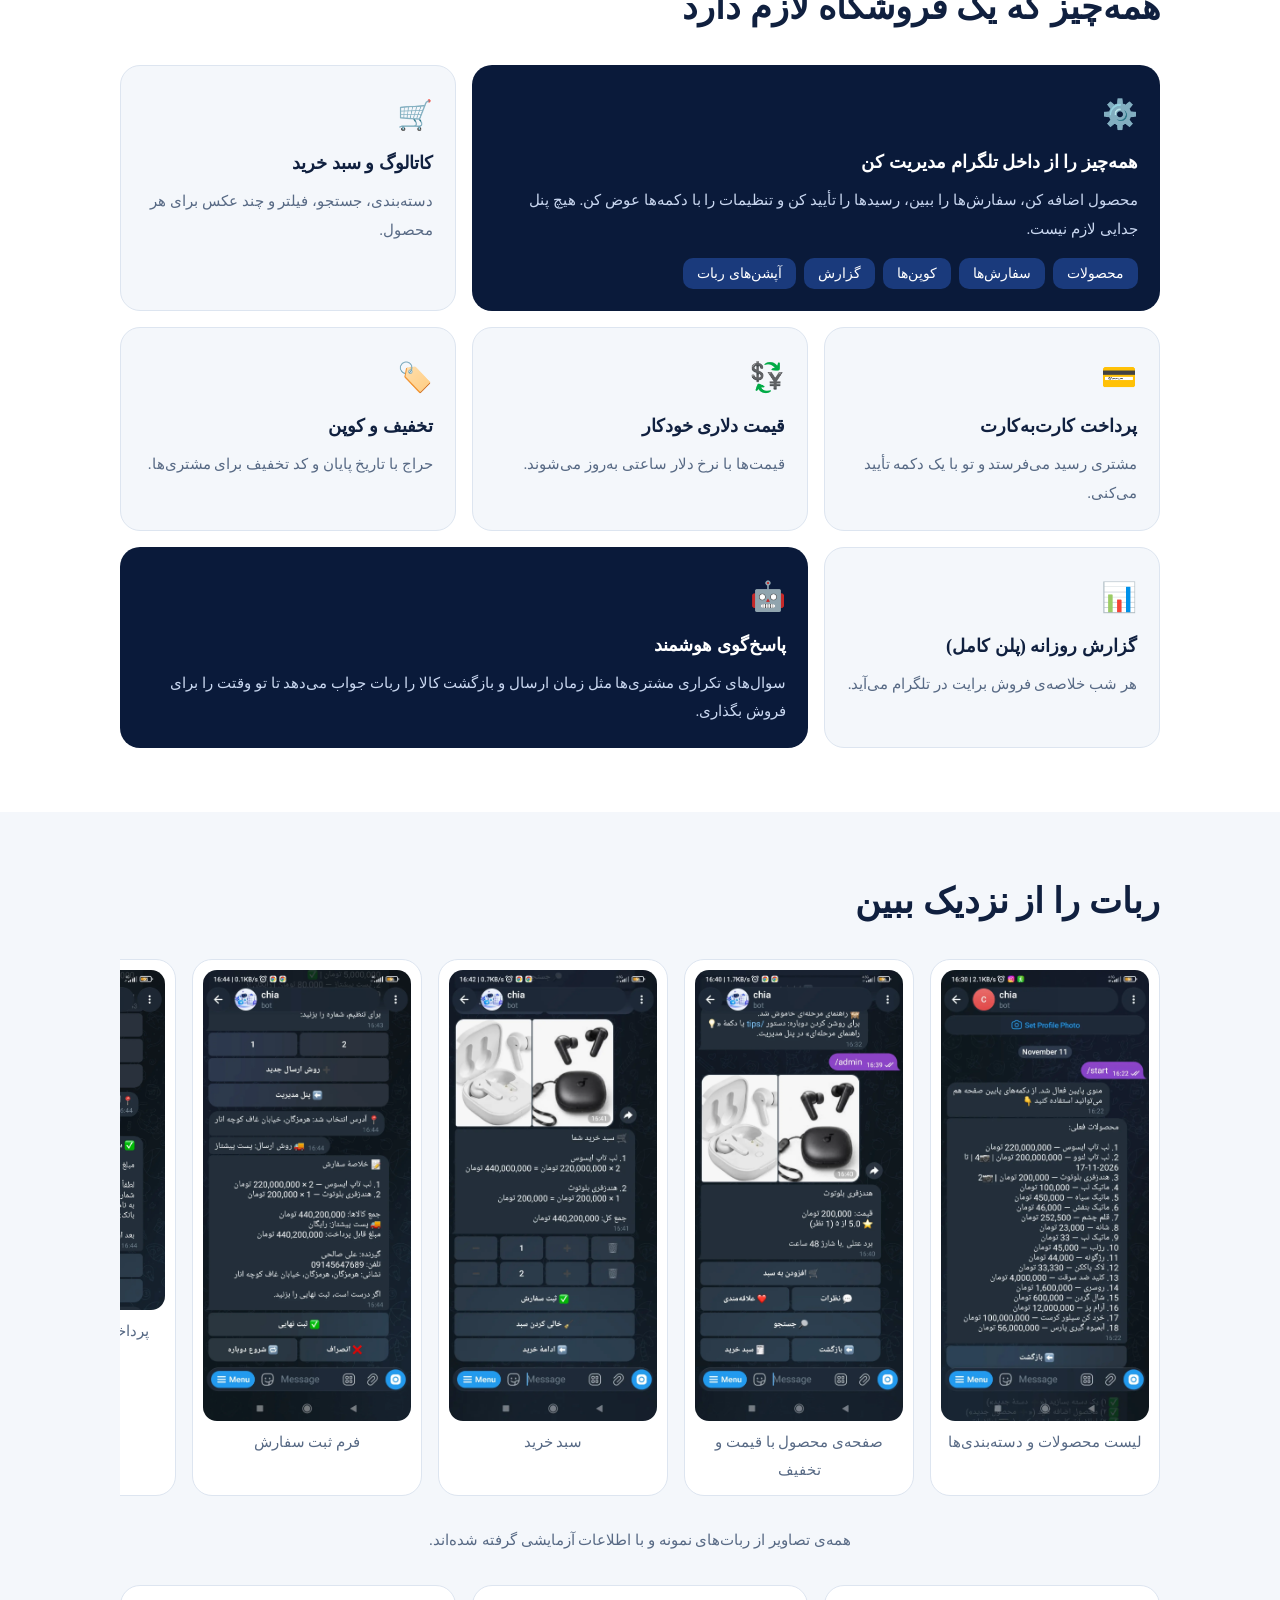
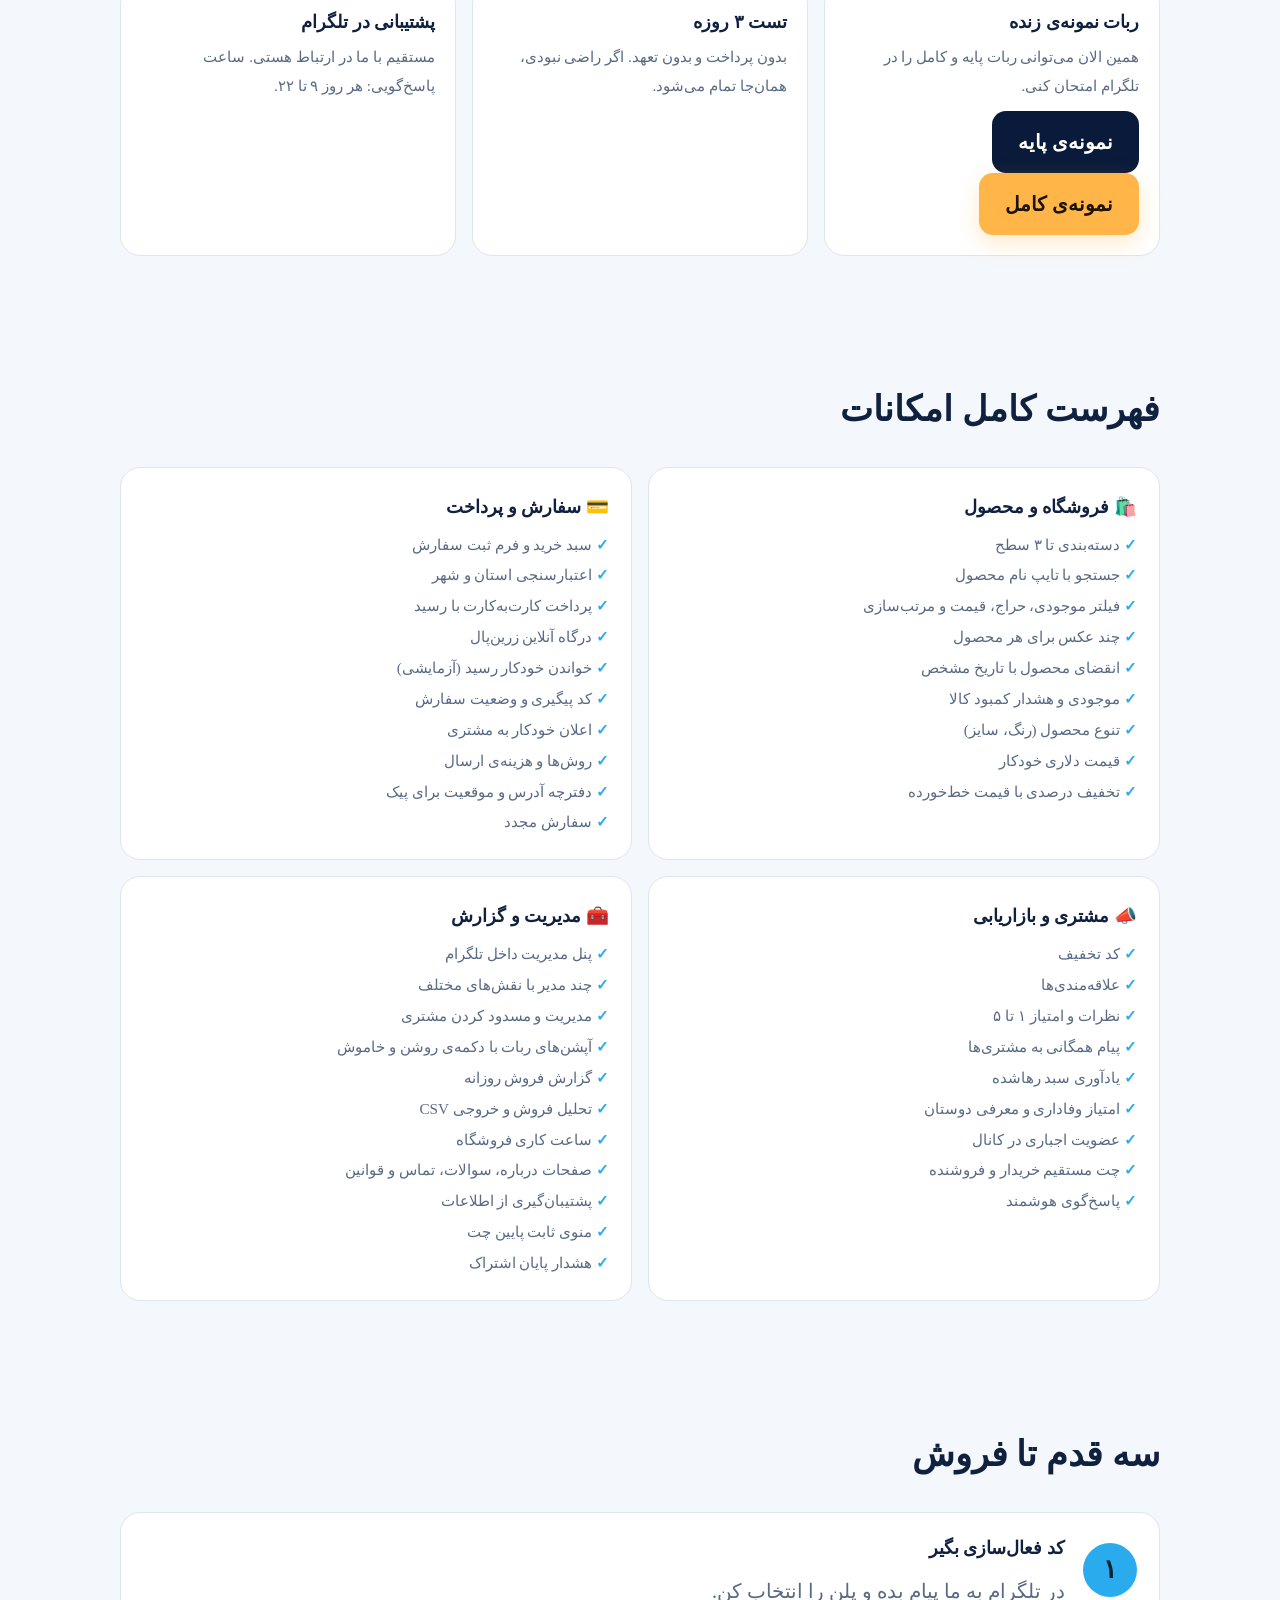
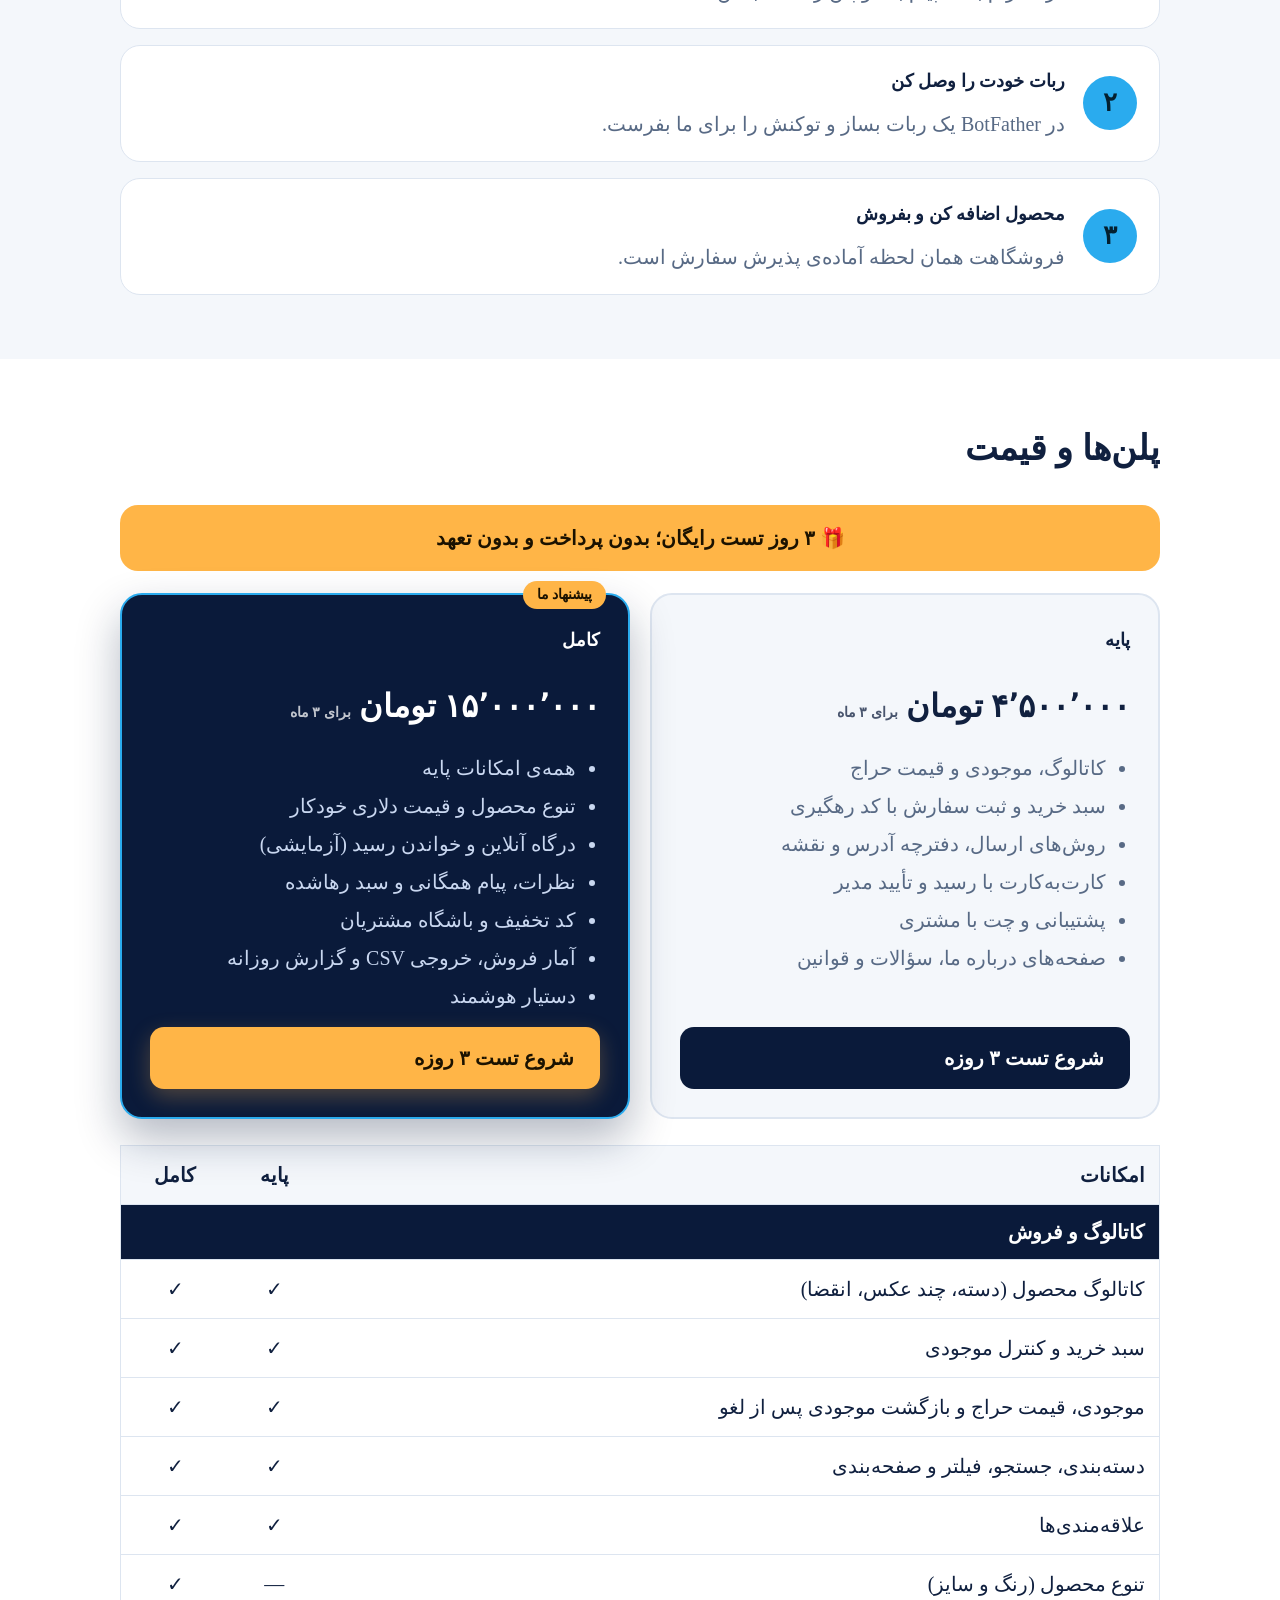
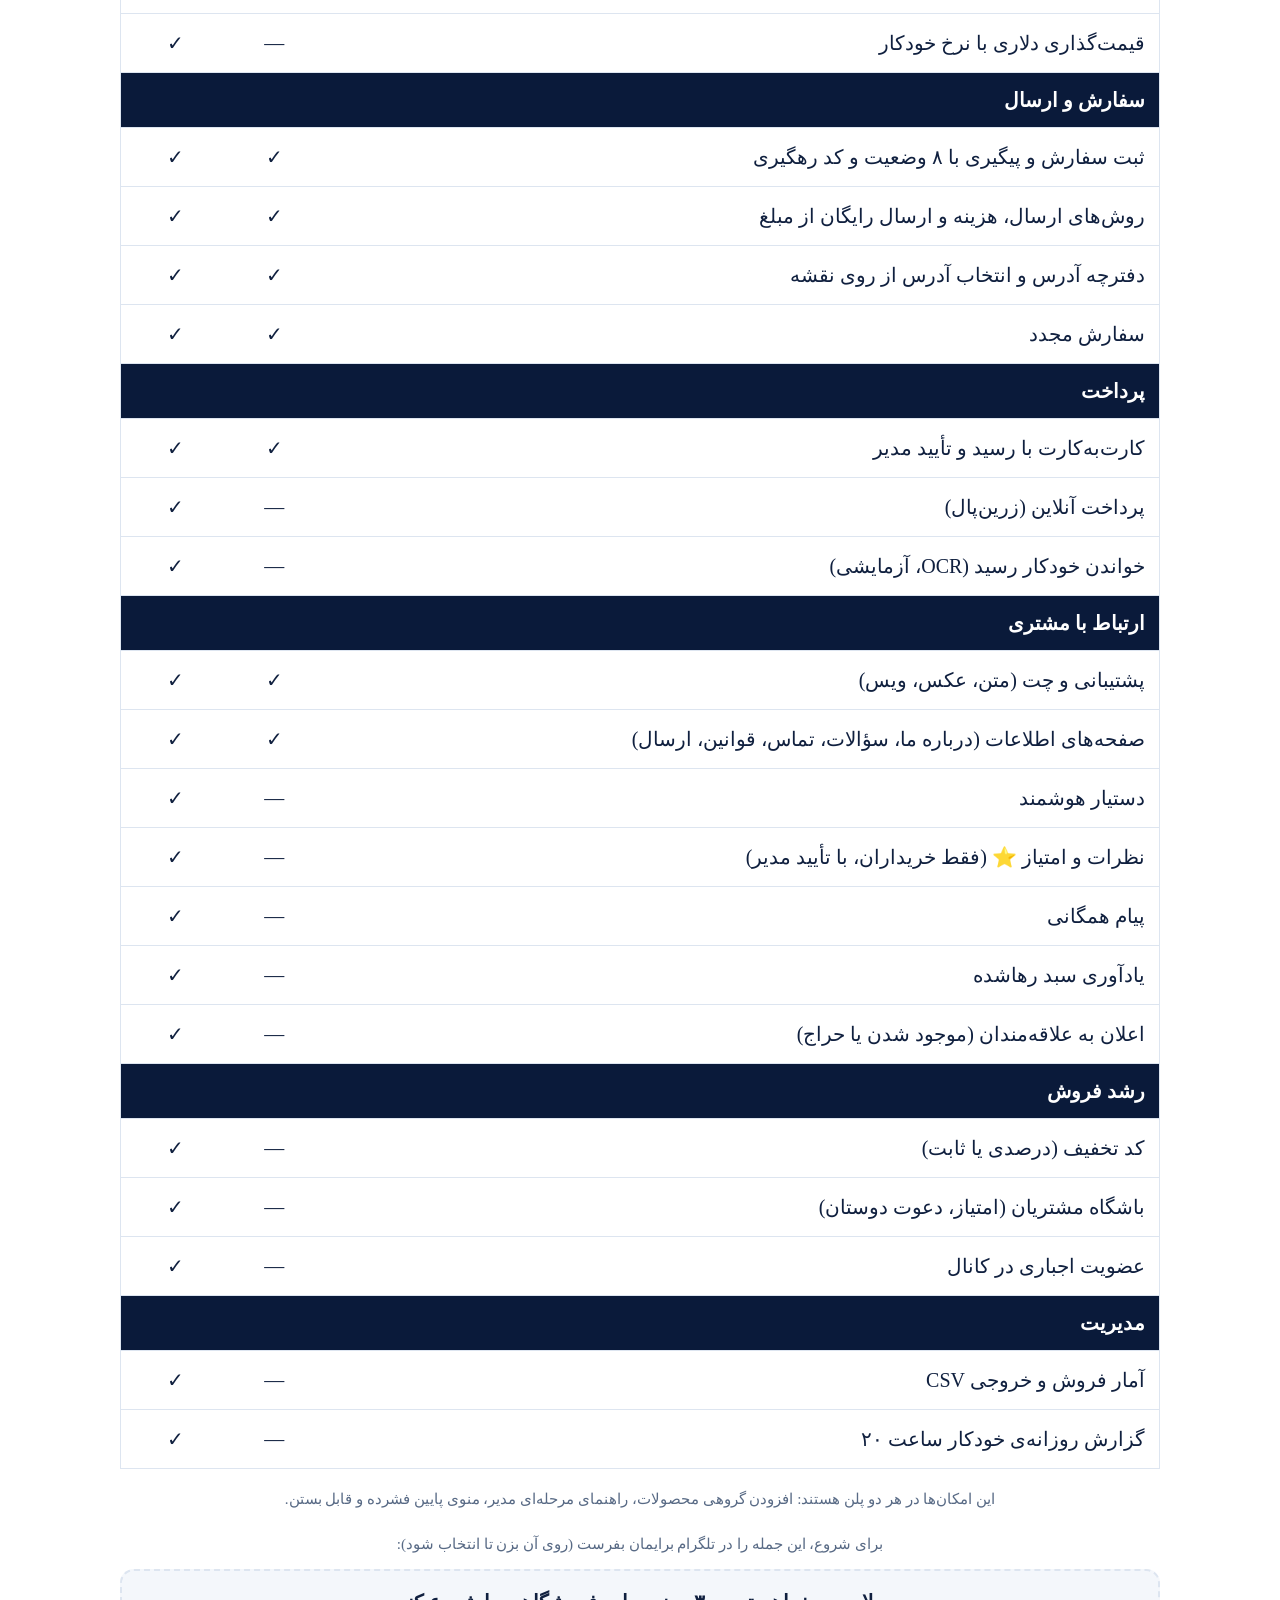
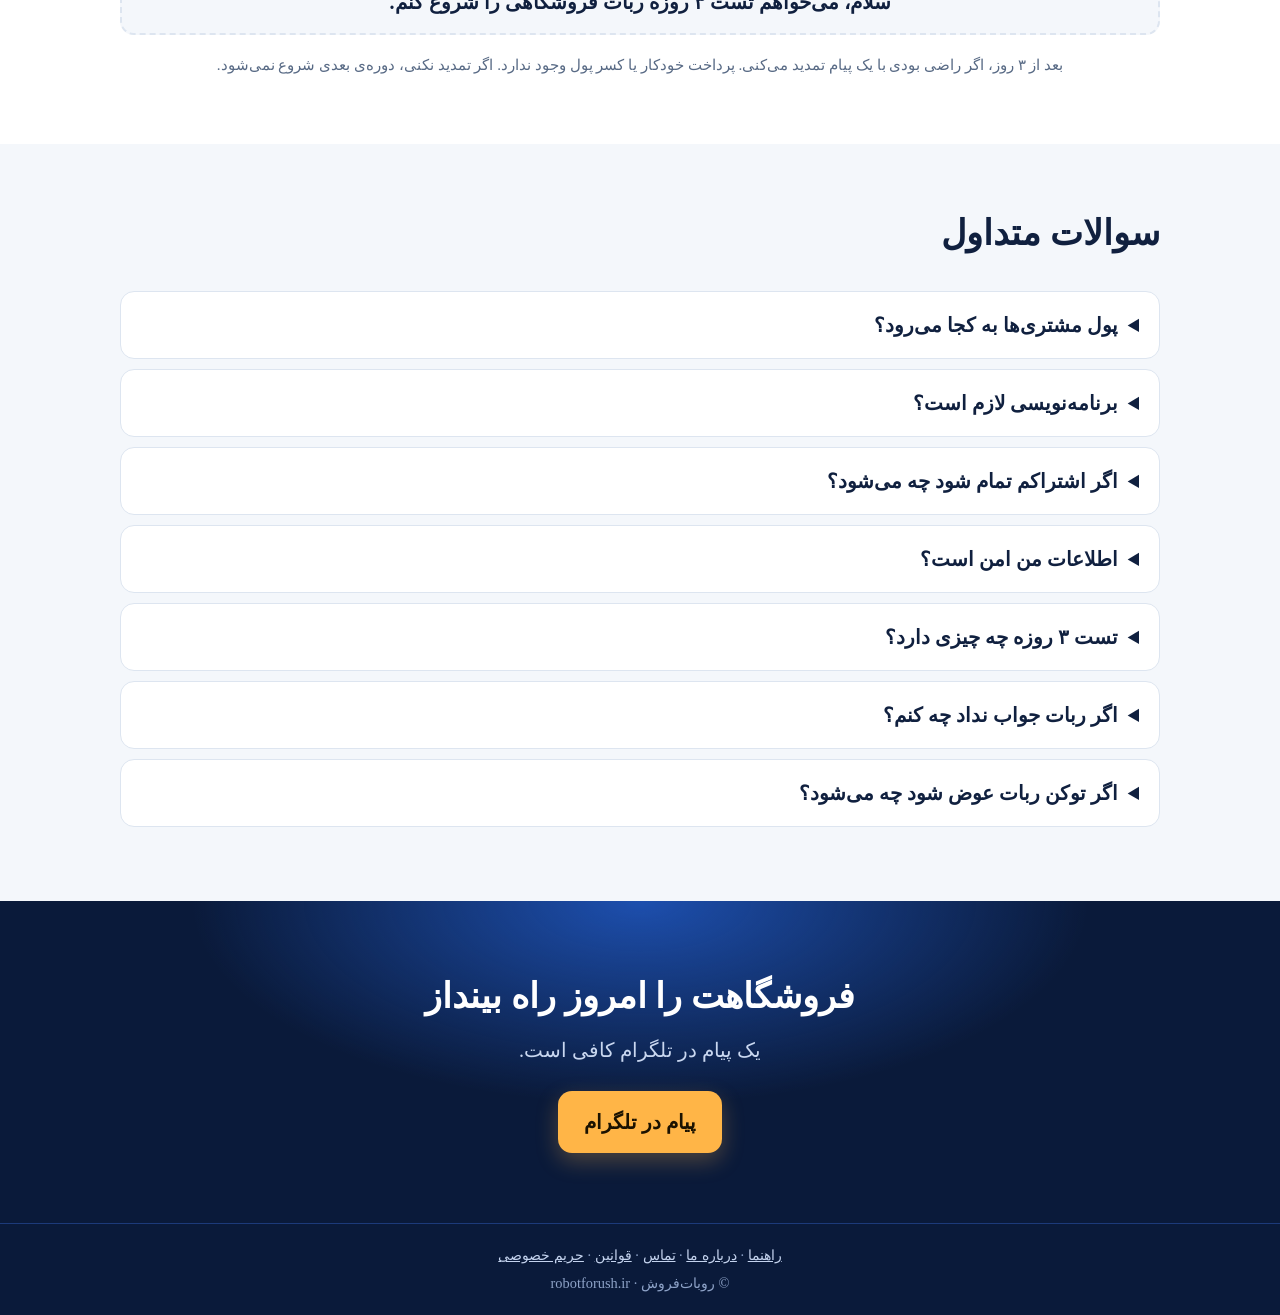
==== commit dff10f68: "price period" ====
--- a/index.html
+++ b/index.html
@@ -123,8 +123,8 @@
   <h2>پلن‌ها و قیمت</h2>
   <div class="trial">🎁 ۳ روز تست رایگان؛ بدون پرداخت و بدون تعهد</div>
   <div class="plans">
-    <div class="plan"><h3>پایه</h3><p class="price"><span class="amount">۴٬۵۰۰٬۰۰۰ تومان</span><span class="per">در ماه</span></p><ul><li>کاتالوگ، موجودی و قیمت حراج</li><li>سبد خرید و ثبت سفارش با کد رهگیری</li><li>روش‌های ارسال، دفترچه آدرس و نقشه</li><li>کارت‌به‌کارت با رسید و تأیید مدیر</li><li>پشتیبانی و چت با مشتری</li><li>صفحه‌های درباره ما، سؤالات و قوانین</li></ul><a class="btn dark" href="tg://resolve?domain=ebiefgh62">شروع تست ۳ روزه</a></div>
-    <div class="plan full"><span class="flag">پیشنهاد ما</span><h3>کامل</h3><p class="price"><span class="amount">۱۵٬۰۰۰٬۰۰۰ تومان</span><span class="per">در ماه</span></p><ul><li>همه‌ی امکانات پایه</li><li>تنوع محصول و قیمت دلاری خودکار</li><li>درگاه آنلاین و خواندن رسید (آزمایشی)</li><li>نظرات، پیام همگانی و سبد رهاشده</li><li>کد تخفیف و باشگاه مشتریان</li><li>آمار فروش، خروجی CSV و گزارش روزانه</li><li>دستیار هوشمند</li></ul><a class="btn" href="tg://resolve?domain=ebiefgh62">شروع تست ۳ روزه</a></div>
+    <div class="plan"><h3>پایه</h3><p class="price"><span class="amount">۴٬۵۰۰٬۰۰۰ تومان</span><span class="per">برای ۳ ماه</span></p><ul><li>کاتالوگ، موجودی و قیمت حراج</li><li>سبد خرید و ثبت سفارش با کد رهگیری</li><li>روش‌های ارسال، دفترچه آدرس و نقشه</li><li>کارت‌به‌کارت با رسید و تأیید مدیر</li><li>پشتیبانی و چت با مشتری</li><li>صفحه‌های درباره ما، سؤالات و قوانین</li></ul><a class="btn dark" href="tg://resolve?domain=ebiefgh62">شروع تست ۳ روزه</a></div>
+    <div class="plan full"><span class="flag">پیشنهاد ما</span><h3>کامل</h3><p class="price"><span class="amount">۱۵٬۰۰۰٬۰۰۰ تومان</span><span class="per">برای ۳ ماه</span></p><ul><li>همه‌ی امکانات پایه</li><li>تنوع محصول و قیمت دلاری خودکار</li><li>درگاه آنلاین و خواندن رسید (آزمایشی)</li><li>نظرات، پیام همگانی و سبد رهاشده</li><li>کد تخفیف و باشگاه مشتریان</li><li>آمار فروش، خروجی CSV و گزارش روزانه</li><li>دستیار هوشمند</li></ul><a class="btn" href="tg://resolve?domain=ebiefgh62">شروع تست ۳ روزه</a></div>
   </div>
   <div class="tbl"><table>
     <tr><th>امکانات</th><th>پایه</th><th>کامل</th></tr>
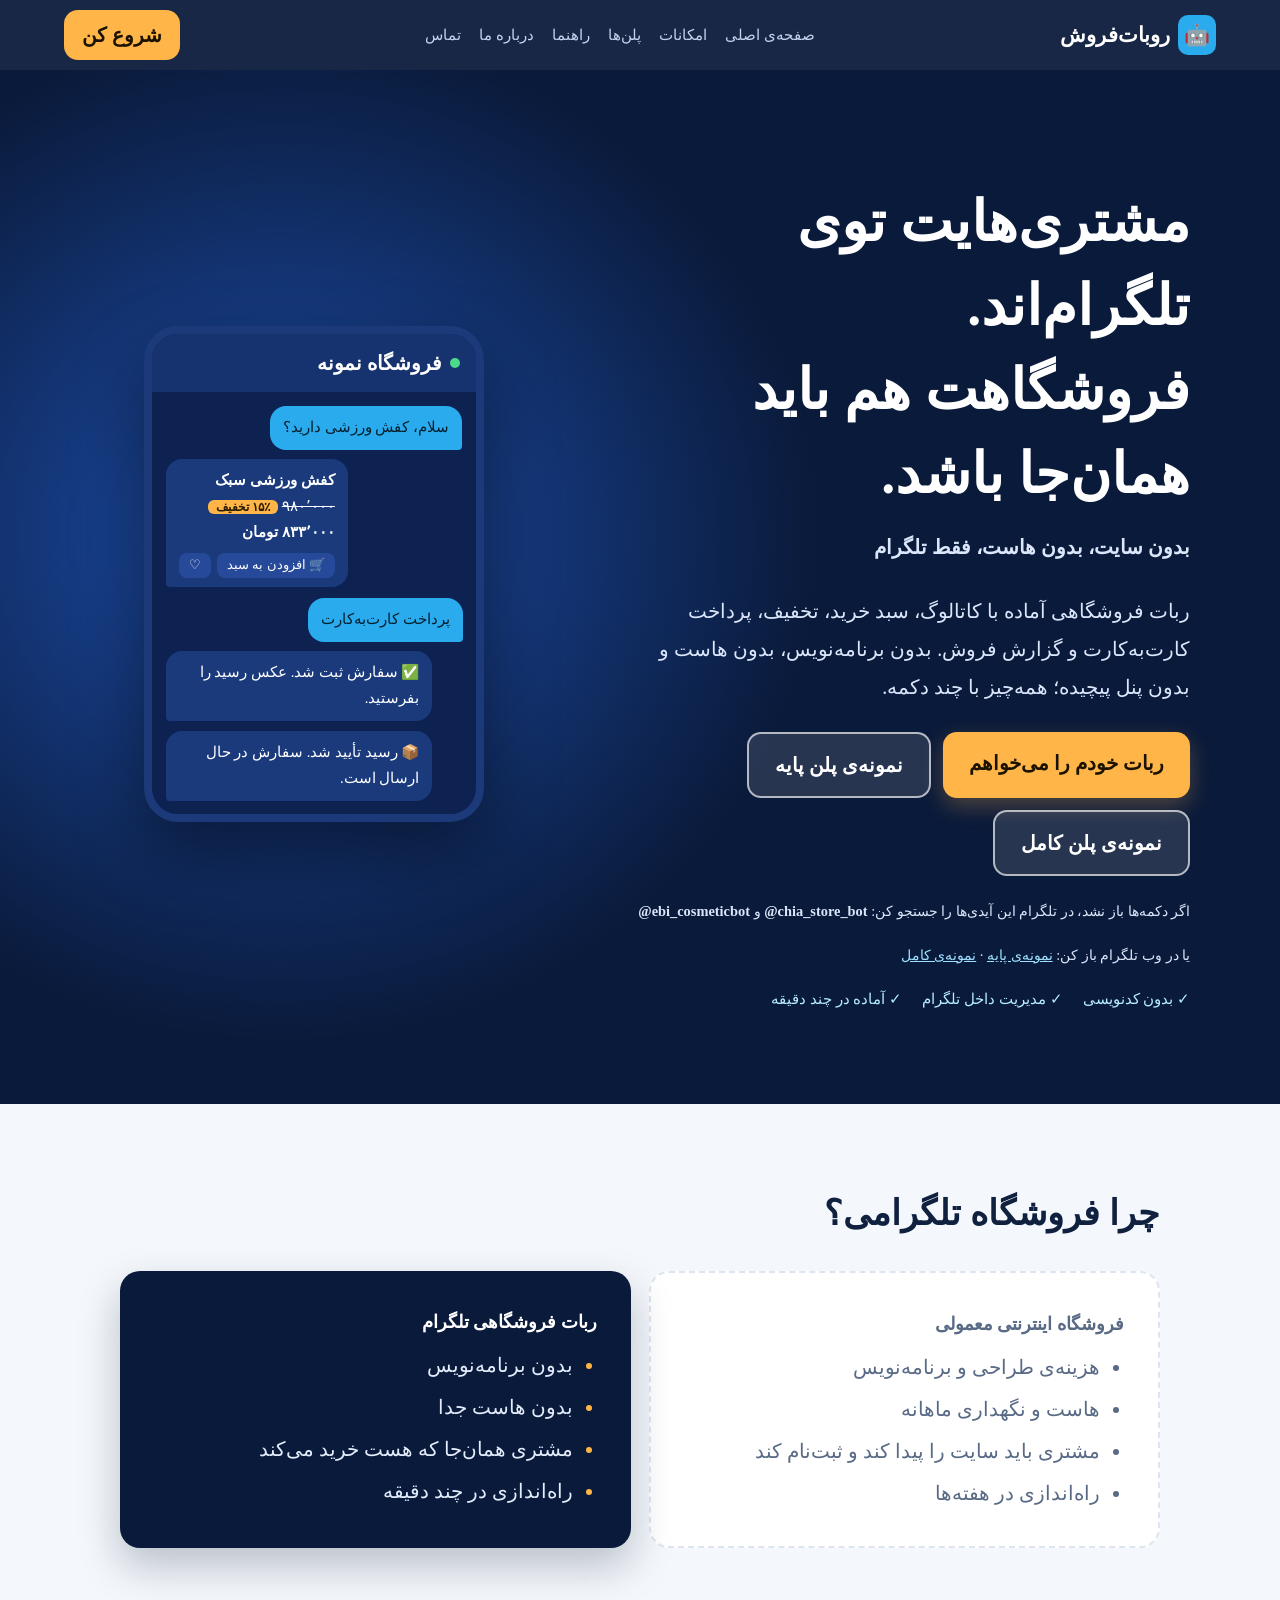
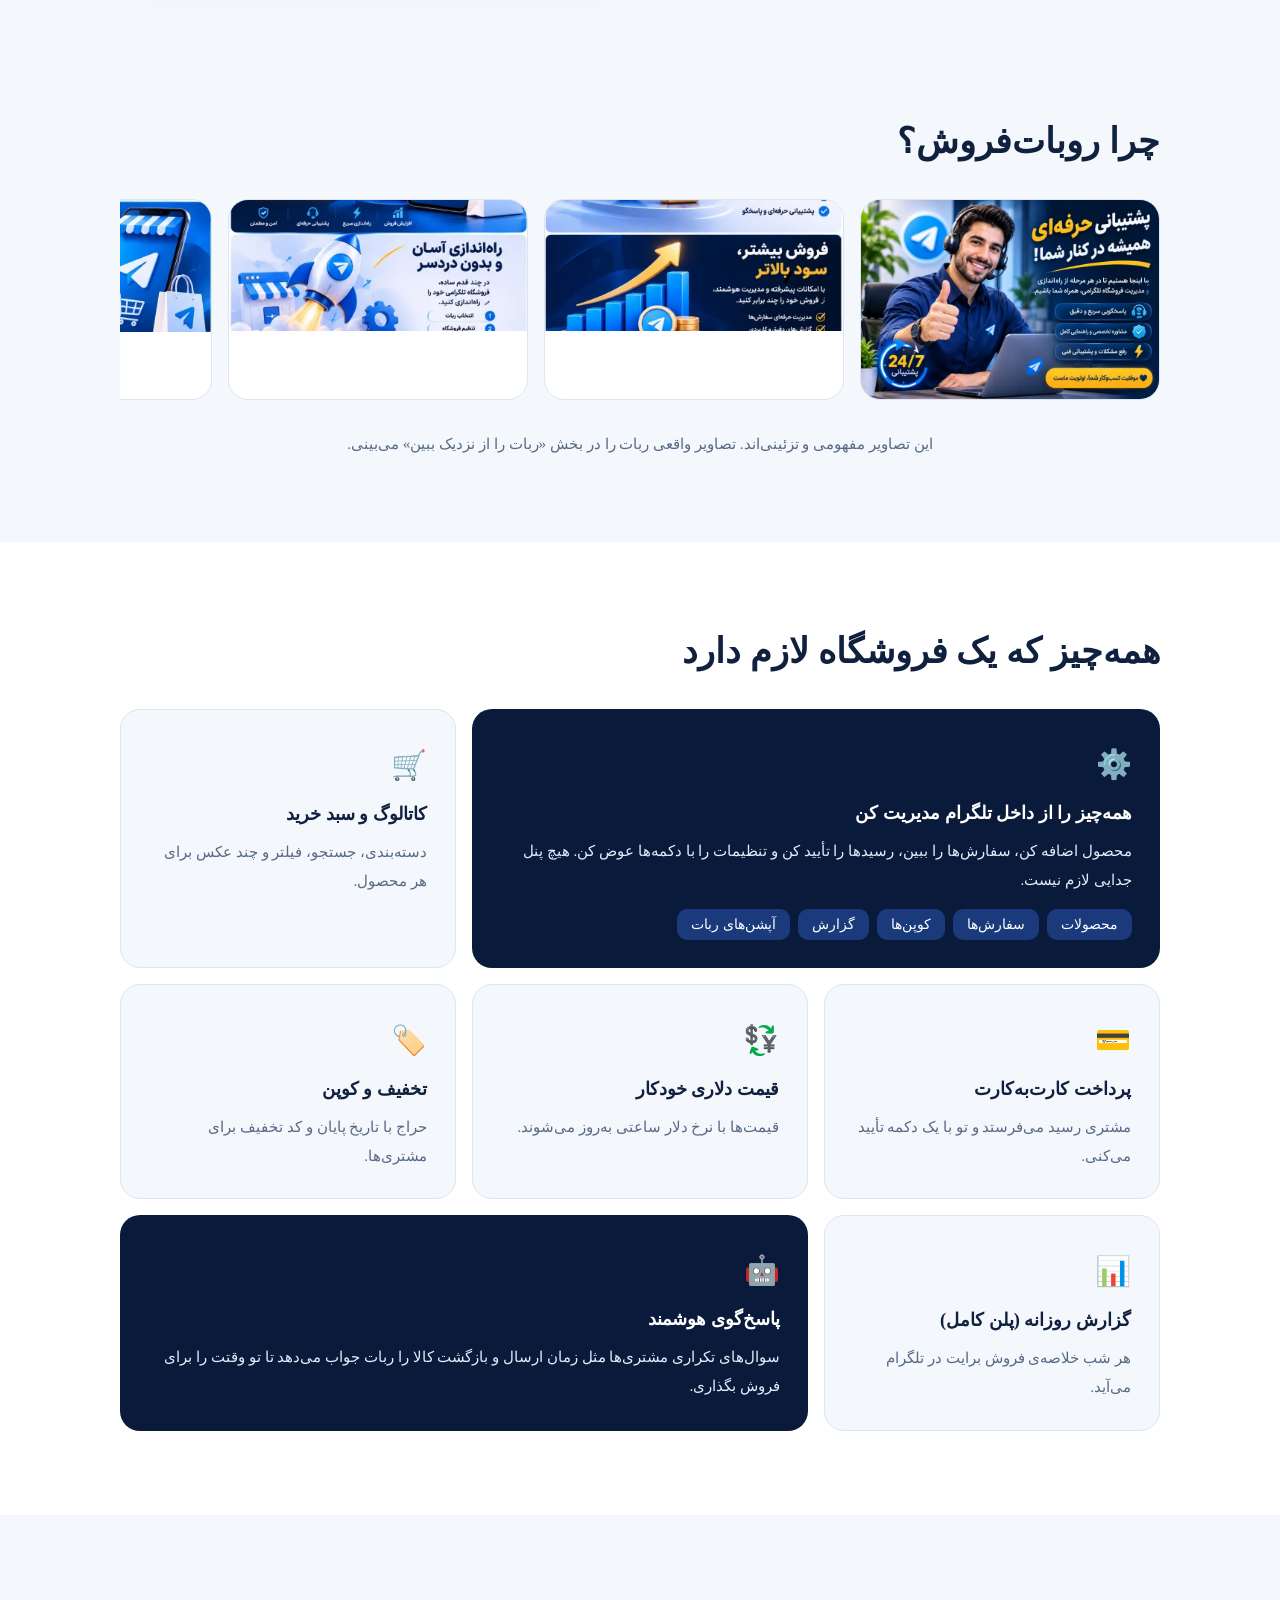
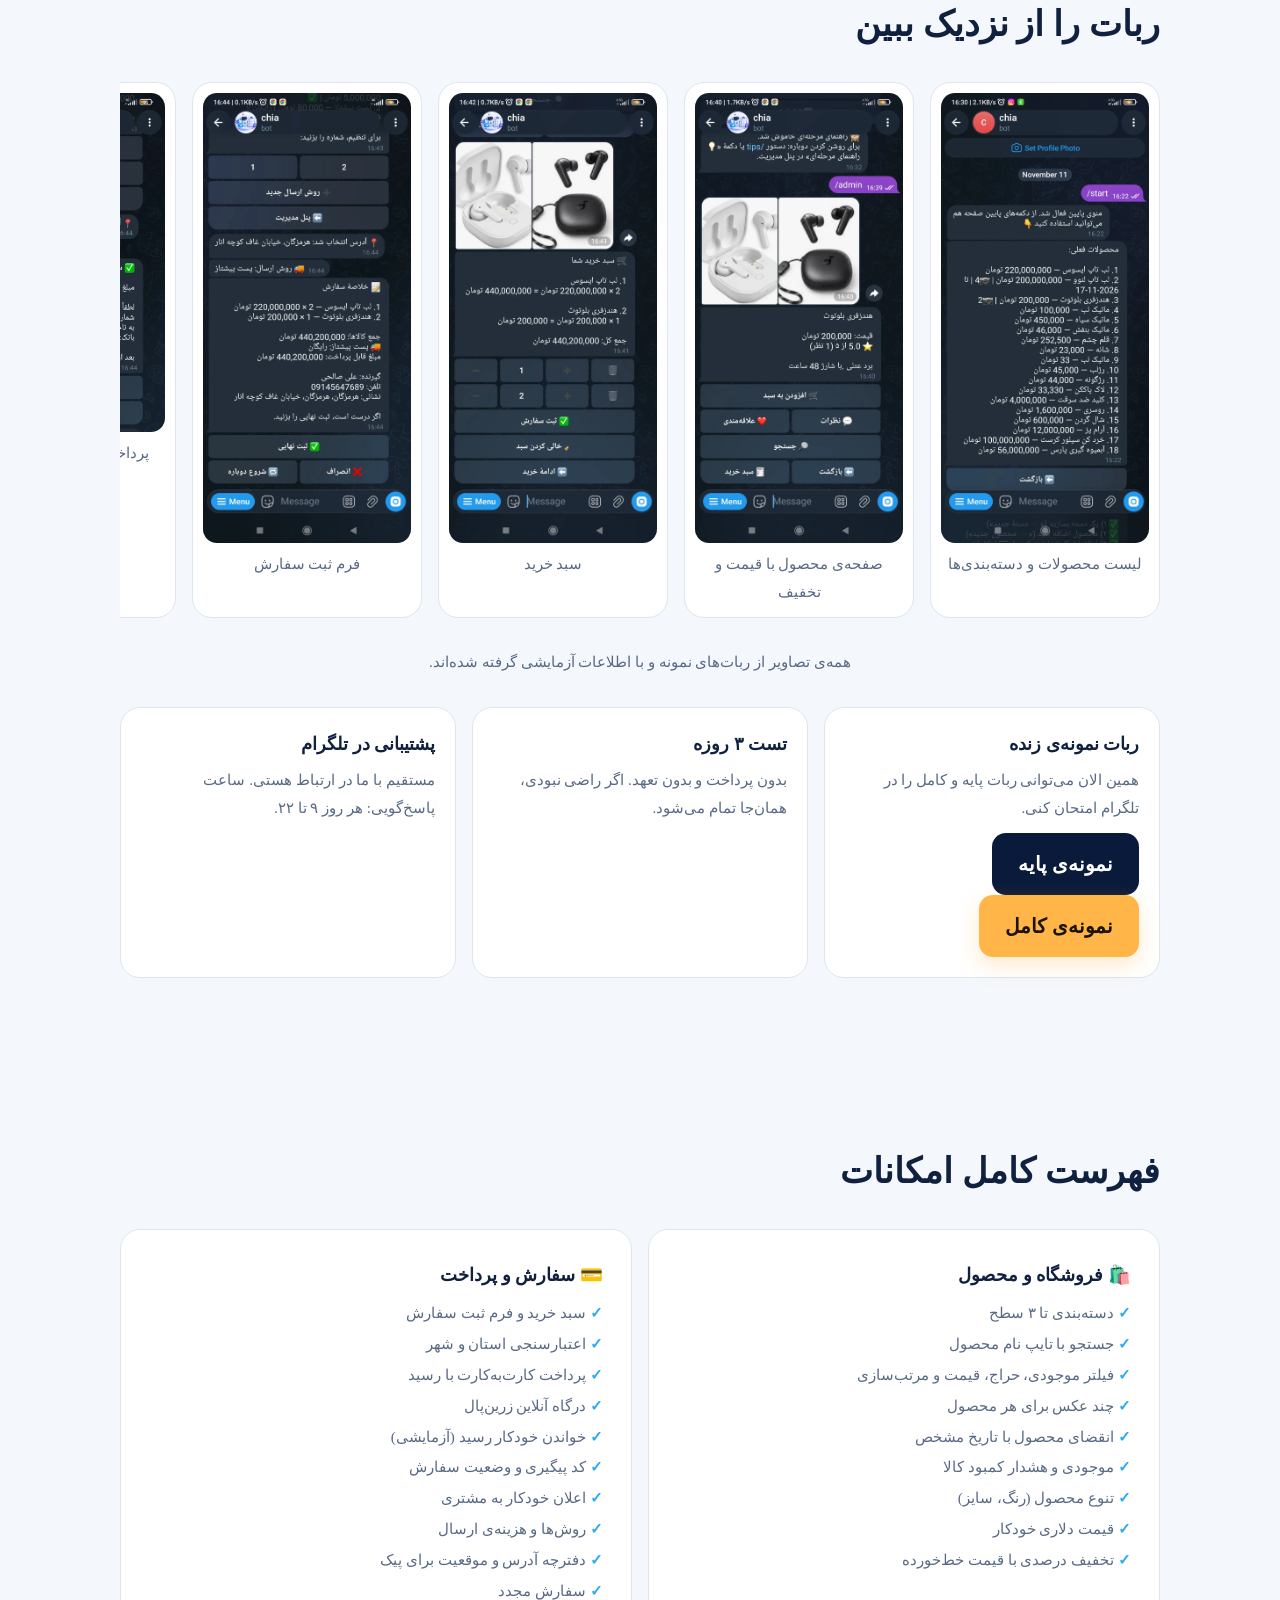
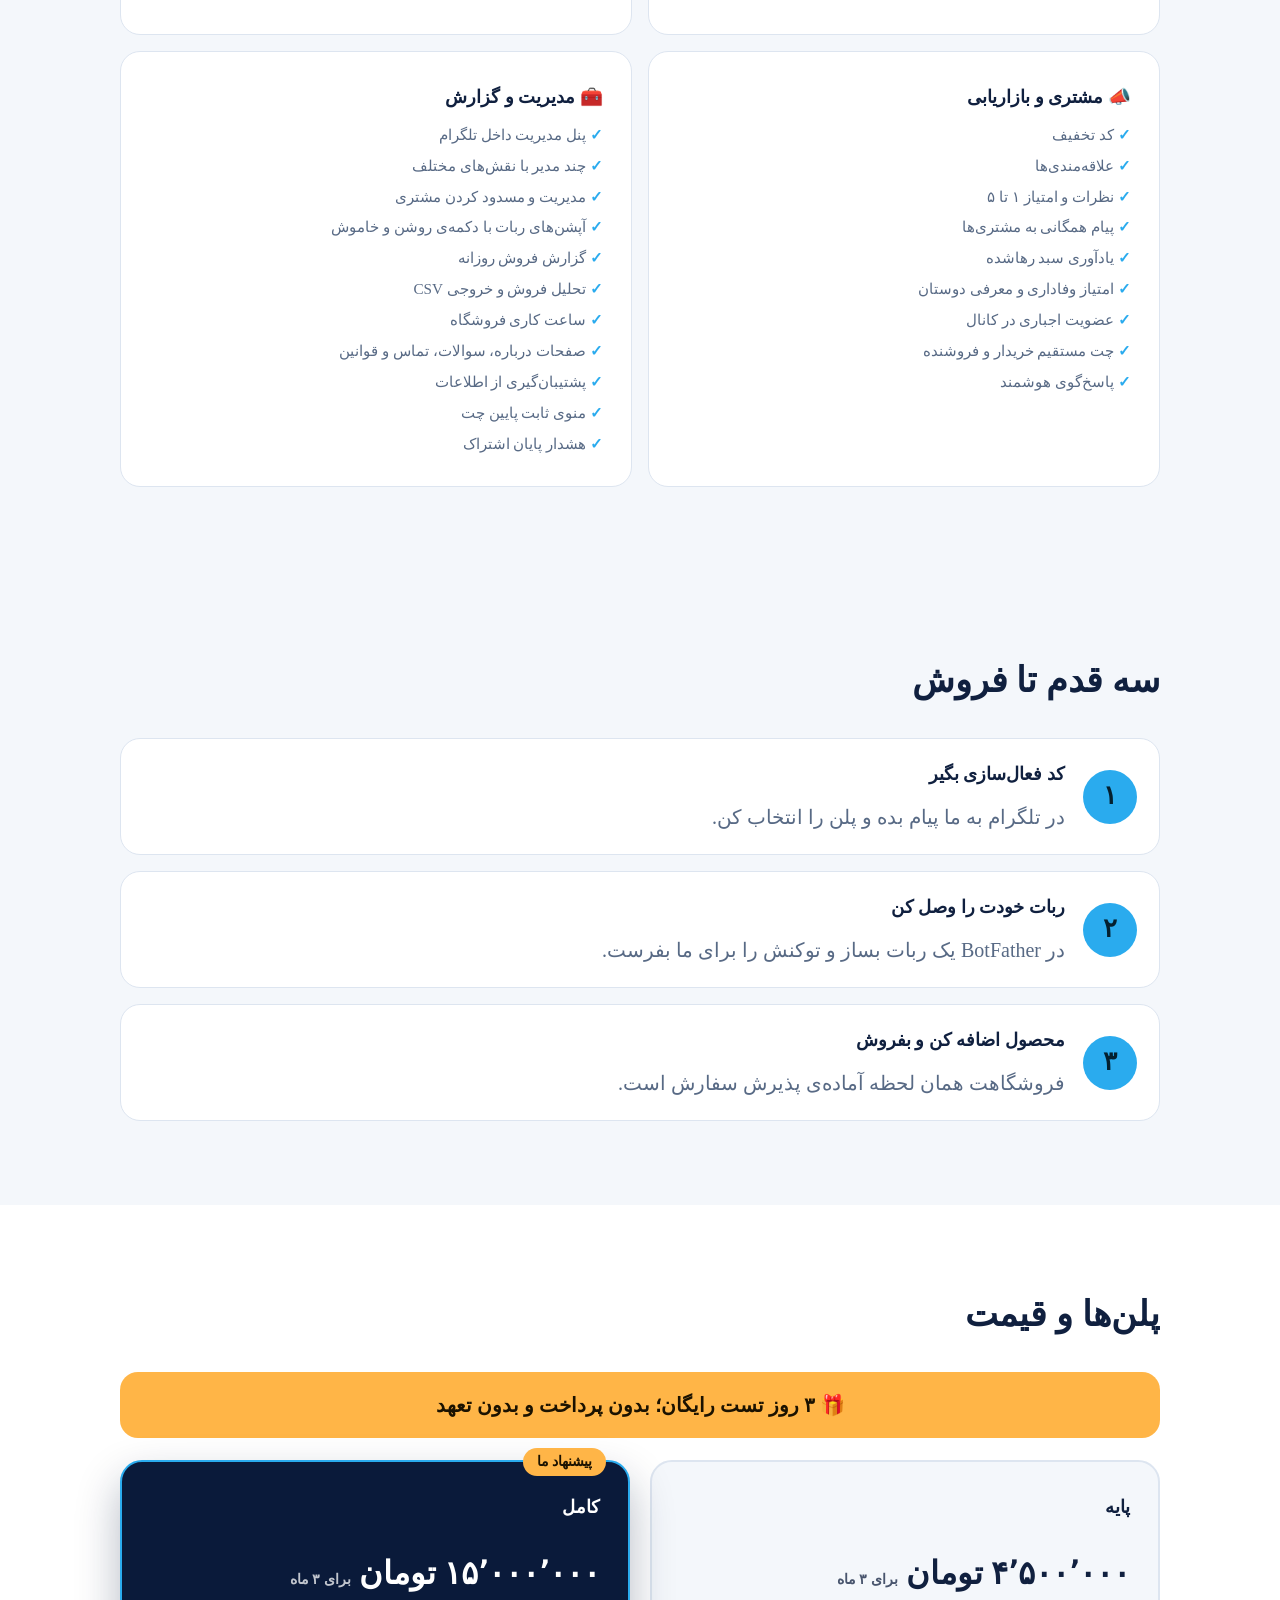
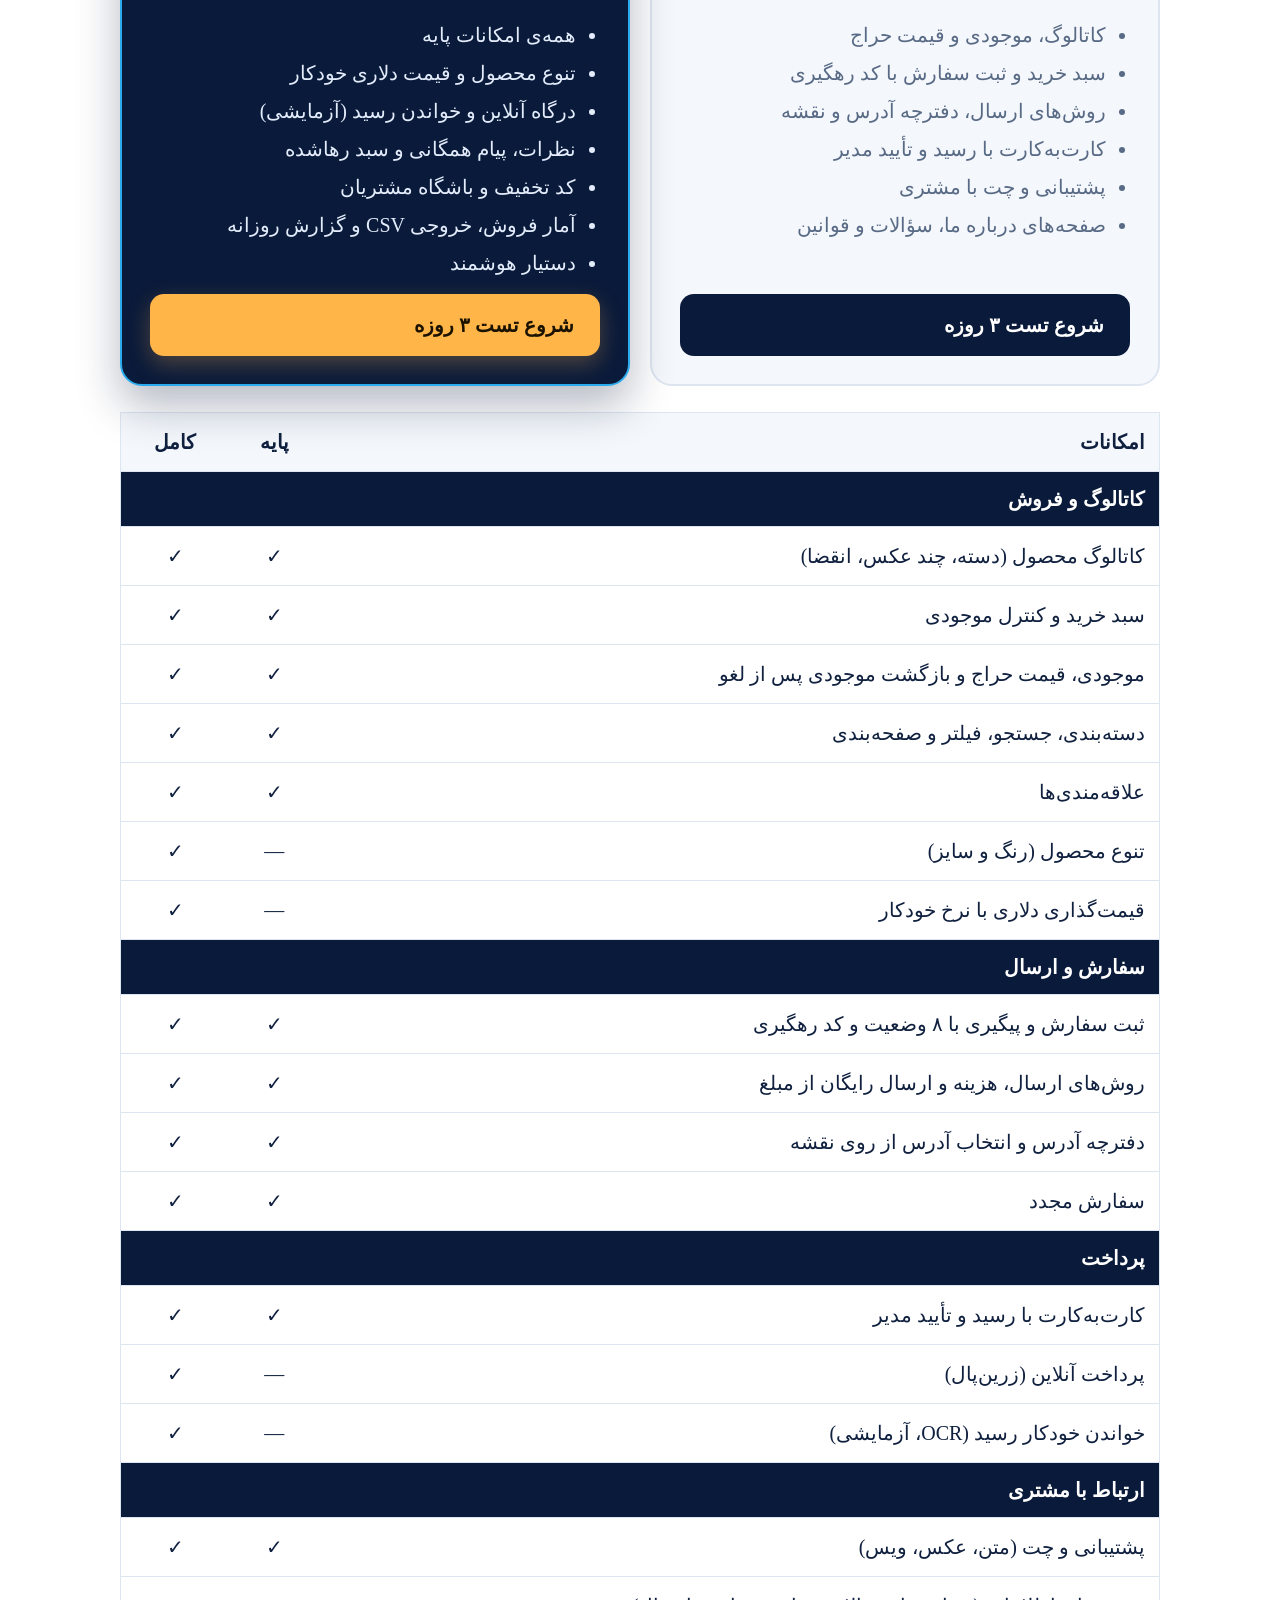
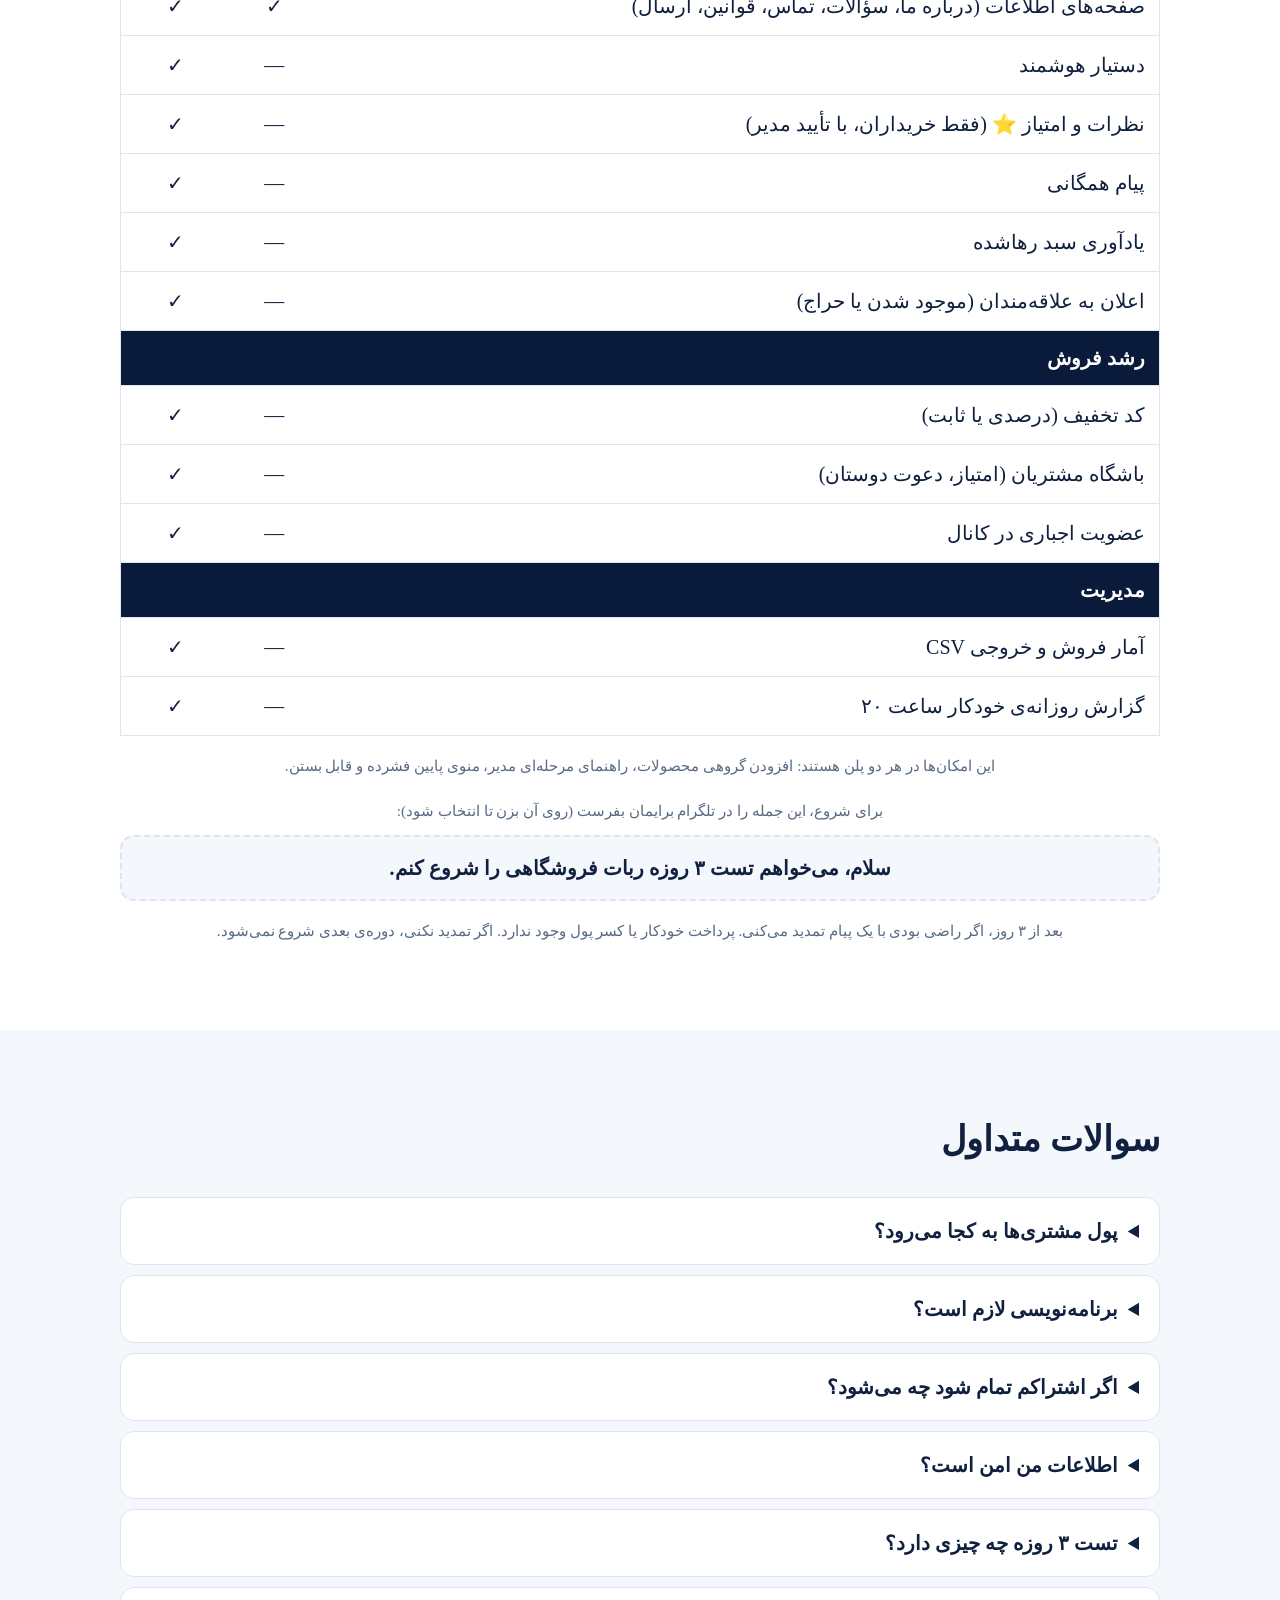
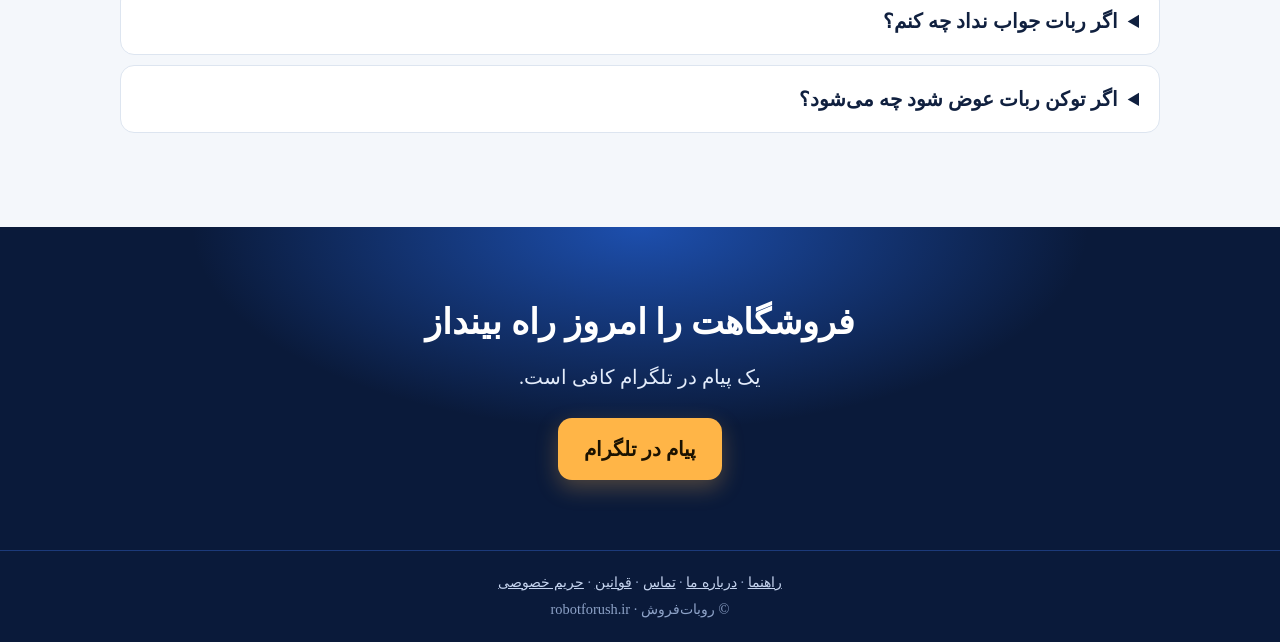
==== commit 2f19bc05: "banners, visual polish, SEO meta, analytics-ready CSP" ====
--- a/index.html
+++ b/index.html
@@ -5,7 +5,7 @@
 <meta name="viewport" content="width=device-width, initial-scale=1">
 <title>روبات‌فروش | فروشگاه تلگرامی آماده برای فروشنده‌ها</title>
 <meta name="description" content="در چند دقیقه فروشگاه خودت را داخل تلگرام راه بینداز: کاتالوگ، سبد خرید، پرداخت کارت‌به‌کارت، تخفیف و گزارش فروش.">
-<link rel="stylesheet" href="style.css?v=5">
+<link rel="stylesheet" href="style.css?v=6">
 <link rel="canonical" href="https://robotforush.ir/">
 <meta property="og:type" content="website">
 <meta property="og:locale" content="fa_IR">
@@ -16,6 +16,9 @@
 <meta name="theme-color" content="#0a1a3a">
 <link rel="icon" href="data:image/svg+xml,%3Csvg xmlns='http://www.w3.org/2000/svg' viewBox='0 0 100 100'%3E%3Ctext y='.9em' font-size='90'%3E🤖%3C/text%3E%3C/svg%3E">
 <script type="application/ld+json">{"@context":"https://schema.org","@type":"WebSite","name":"روبات‌فروش","url":"https://robotforush.ir/","inLanguage":"fa","description":"ساخت و اجاره‌ی ربات فروشگاهی تلگرام"}</script>
+<meta property="og:image" content="https://robotforush.ir/images/banner-4.webp">
+<meta name="twitter:card" content="summary_large_image">
+<meta name="robots" content="index,follow,max-image-preview:large">
 </head>
 <body>
 <header class="top">
@@ -29,6 +32,7 @@
 <section class="hero">
   <div class="hero-text">
     <h1>مشتری‌هایت توی تلگرام‌اند.<br>فروشگاهت هم باید همان‌جا باشد.</h1>
+    <p class="sub">بدون سایت، بدون هاست، فقط تلگرام</p>
     <p>ربات فروشگاهی آماده با کاتالوگ، سبد خرید، تخفیف، پرداخت کارت‌به‌کارت و گزارش فروش. بدون برنامه‌نویس، بدون هاست و بدون پنل پیچیده؛ همه‌چیز با چند دکمه.</p>
     <div class="actions">
       <a class="btn" href="tg://resolve?domain=ebiefgh62">ربات خودم را می‌خواهم</a>
@@ -60,6 +64,12 @@
     <div class="new"><h3>ربات فروشگاهی تلگرام</h3>
       <ul><li>بدون برنامه‌نویس</li><li>بدون هاست جدا</li><li>مشتری همان‌جا که هست خرید می‌کند</li><li>راه‌اندازی در چند دقیقه</li></ul></div>
   </div>
+</section>
+
+<section id="banners" class="block">
+  <h2>چرا روبات‌فروش؟</h2>
+  <div class="banners"><figure class="banner"><img src="images/banner-1.webp" alt="پشتیبانی حرفه‌ای همیشه در کنار شماست" loading="lazy" decoding="async"></figure><figure class="banner"><img src="images/banner-2.webp" alt="فروش بیشتر، سود بالاتر" loading="lazy" decoding="async"></figure><figure class="banner"><img src="images/banner-3.webp" alt="راه‌اندازی آسان و بدون دردسر" loading="lazy" decoding="async"></figure><figure class="banner"><img src="images/banner-4.webp" alt="فروشگاه تلگرامی خودت را حرفه‌ای‌تر بساز" loading="lazy" decoding="async"></figure><figure class="banner"><img src="images/banner-5.webp" alt="امنیت و اعتماد در کنار شماست" loading="lazy" decoding="async"></figure></div>
+  <p class="fine">این تصاویر مفهومی و تزئینی‌اند. تصاویر واقعی ربات را در بخش «ربات را از نزدیک ببین» می‌بینی.</p>
 </section>
 
 <section id="features" class="block alt">
--- a/style.css
+++ b/style.css
@@ -116,3 +116,18 @@
 .copy{user-select:all;-webkit-user-select:all;background:var(--bg);border:2px dashed var(--line);border-radius:14px;padding:12px 16px;text-align:center;font-weight:700;margin-block:10px}
 .nf{text-align:center;padding-block:90px}
 @media (max-width:820px){.sticky-cta{display:block;position:fixed;inset-inline:12px;bottom:calc(12px + env(safe-area-inset-bottom,0px));z-index:20;background:var(--sun);color:#1b1200;text-align:center;font-weight:700;padding:12px;border-radius:16px;text-decoration:none;box-shadow:0 10px 26px rgba(0,0,0,.3)}body{padding-bottom:80px}}
+.sub{font-size:1.25rem;font-weight:700;color:var(--sun);margin:-6px 0 14px}
+.block{padding:84px 5vw}
+.vs>div{padding:34px}
+.bento article,.grp,.plan{padding:28px}
+.hero p,.hero .hint{color:#dbe6fb}
+.ticks{color:#b6ecff}
+.new li,.bento .wide p,.plan.full ul,.cta p{color:#e3ecfb}
+.btn.ghost{background:rgba(255,255,255,.12);border-color:rgba(255,255,255,.65);color:#fff}
+.btn.ghost:hover{background:rgba(255,255,255,.22)}
+.banners{display:flex;gap:16px;overflow-x:auto;scroll-snap-type:x mandatory;padding-bottom:14px}
+.banner{flex:0 0 300px;scroll-snap-align:start;margin:0;border-radius:20px;overflow:hidden;border:1px solid var(--line);background:var(--card)}
+.banner img{width:100%;height:auto;display:block}
+@keyframes rise{from{opacity:0;transform:translateY(26px)}to{opacity:1;transform:none}}
+@supports (animation-timeline:view()){.bento article,.steps li,.grp,.plan,.vs>div{animation:rise linear backwards;animation-timeline:view();animation-range:entry 0% entry 35%}}
+@media (prefers-reduced-motion:reduce){.bento article,.steps li,.grp,.plan,.vs>div{animation:none}}
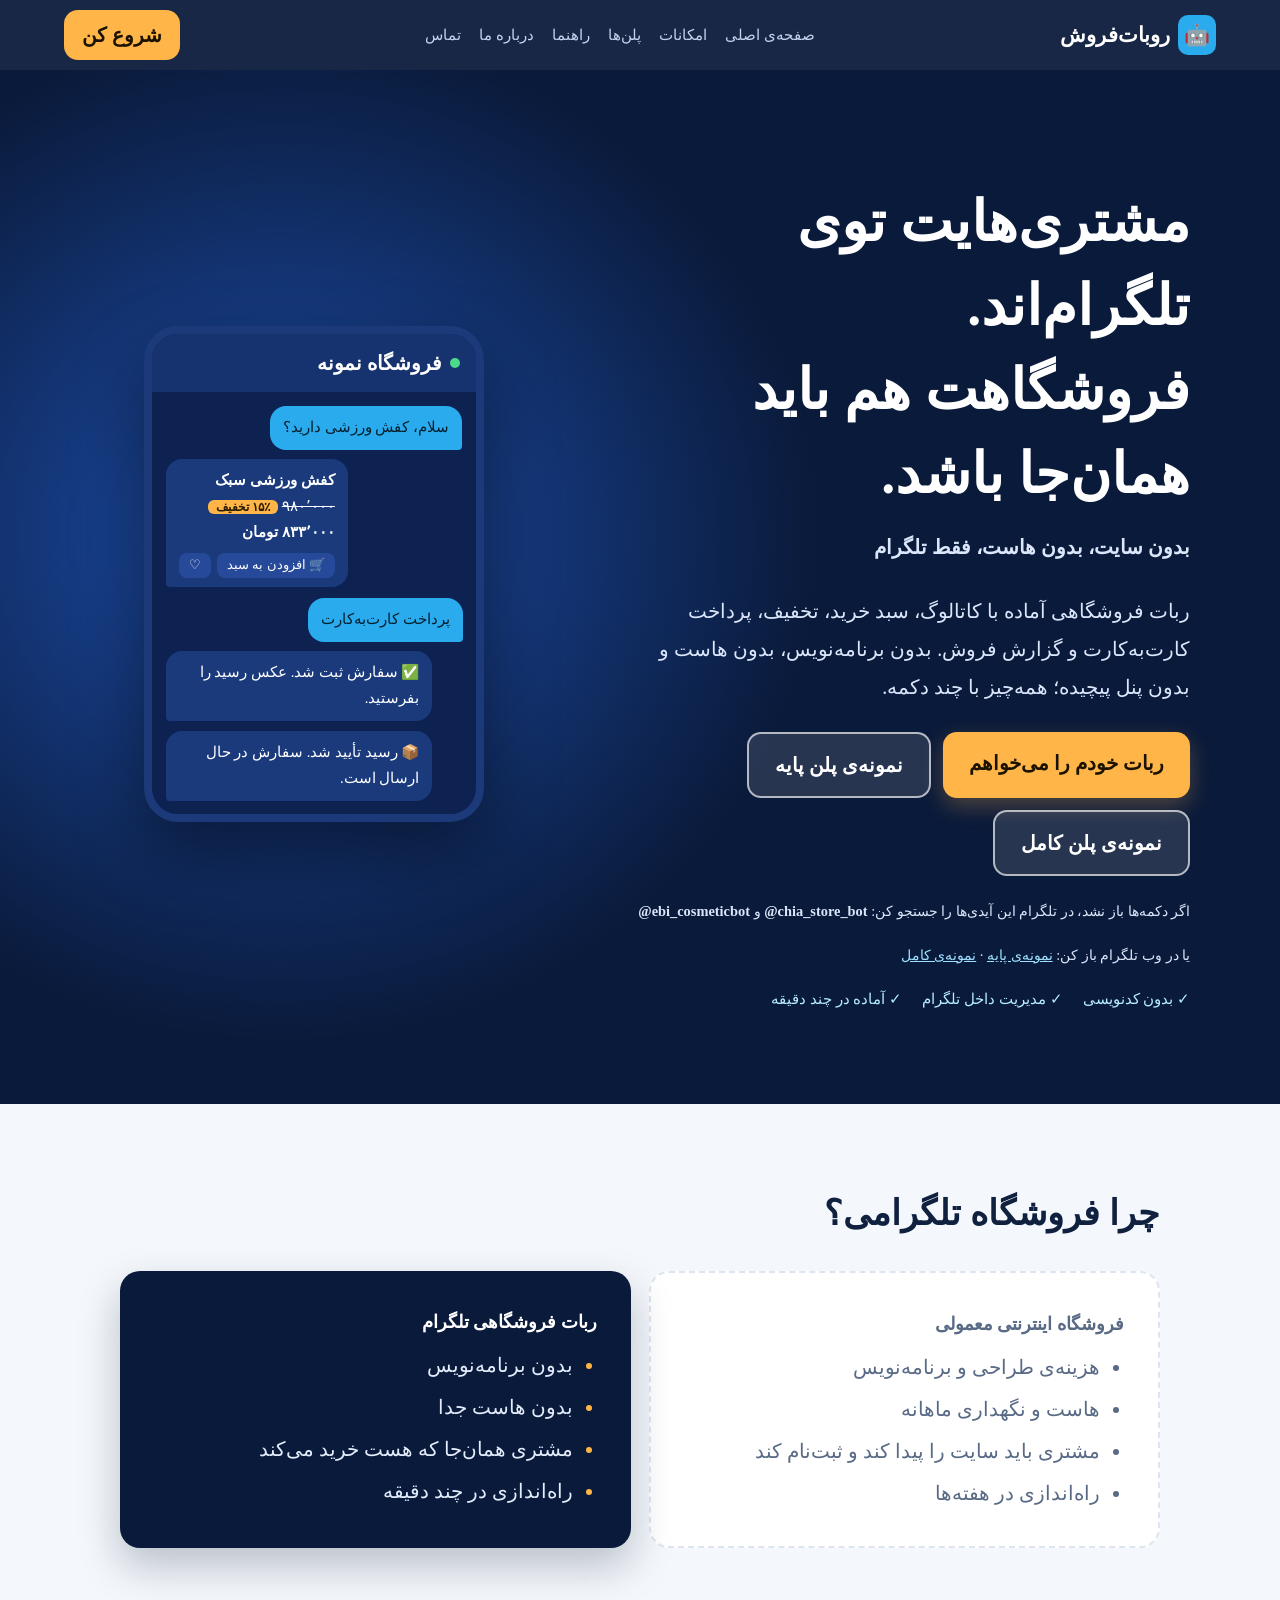
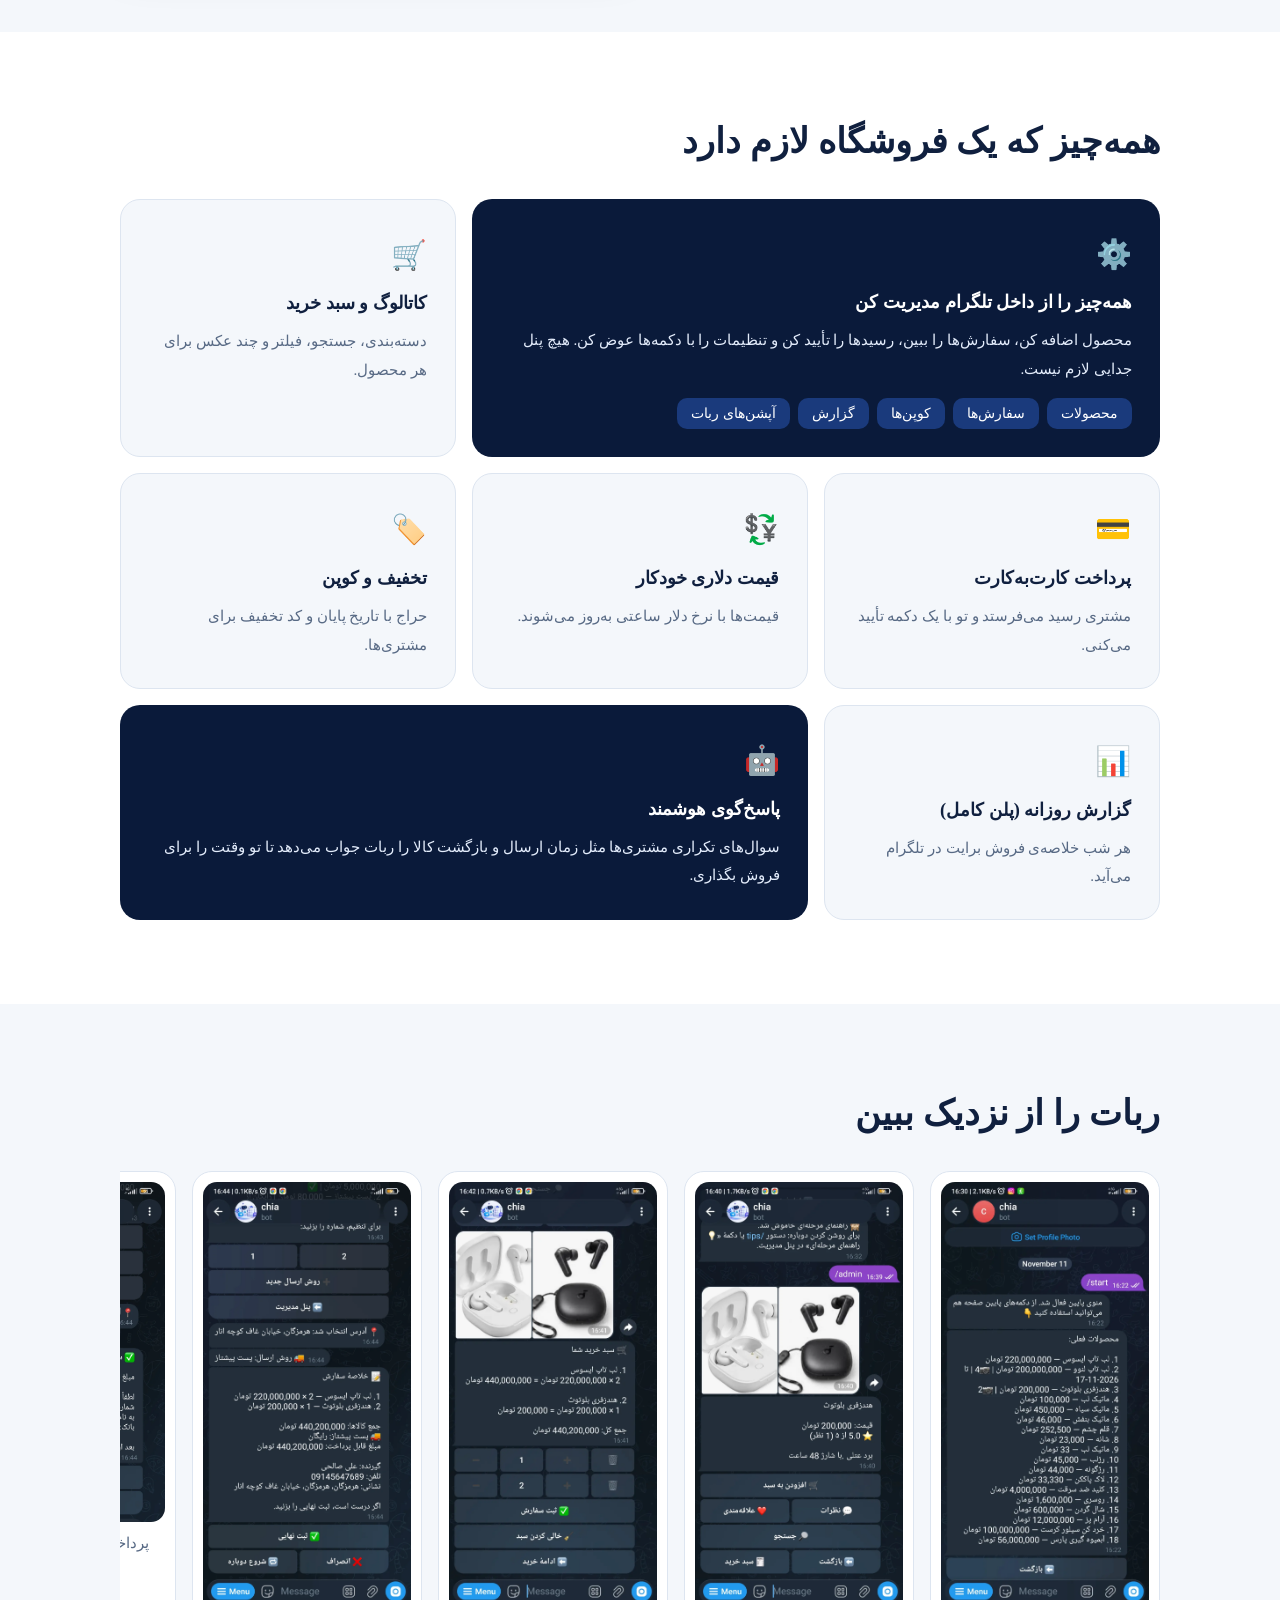
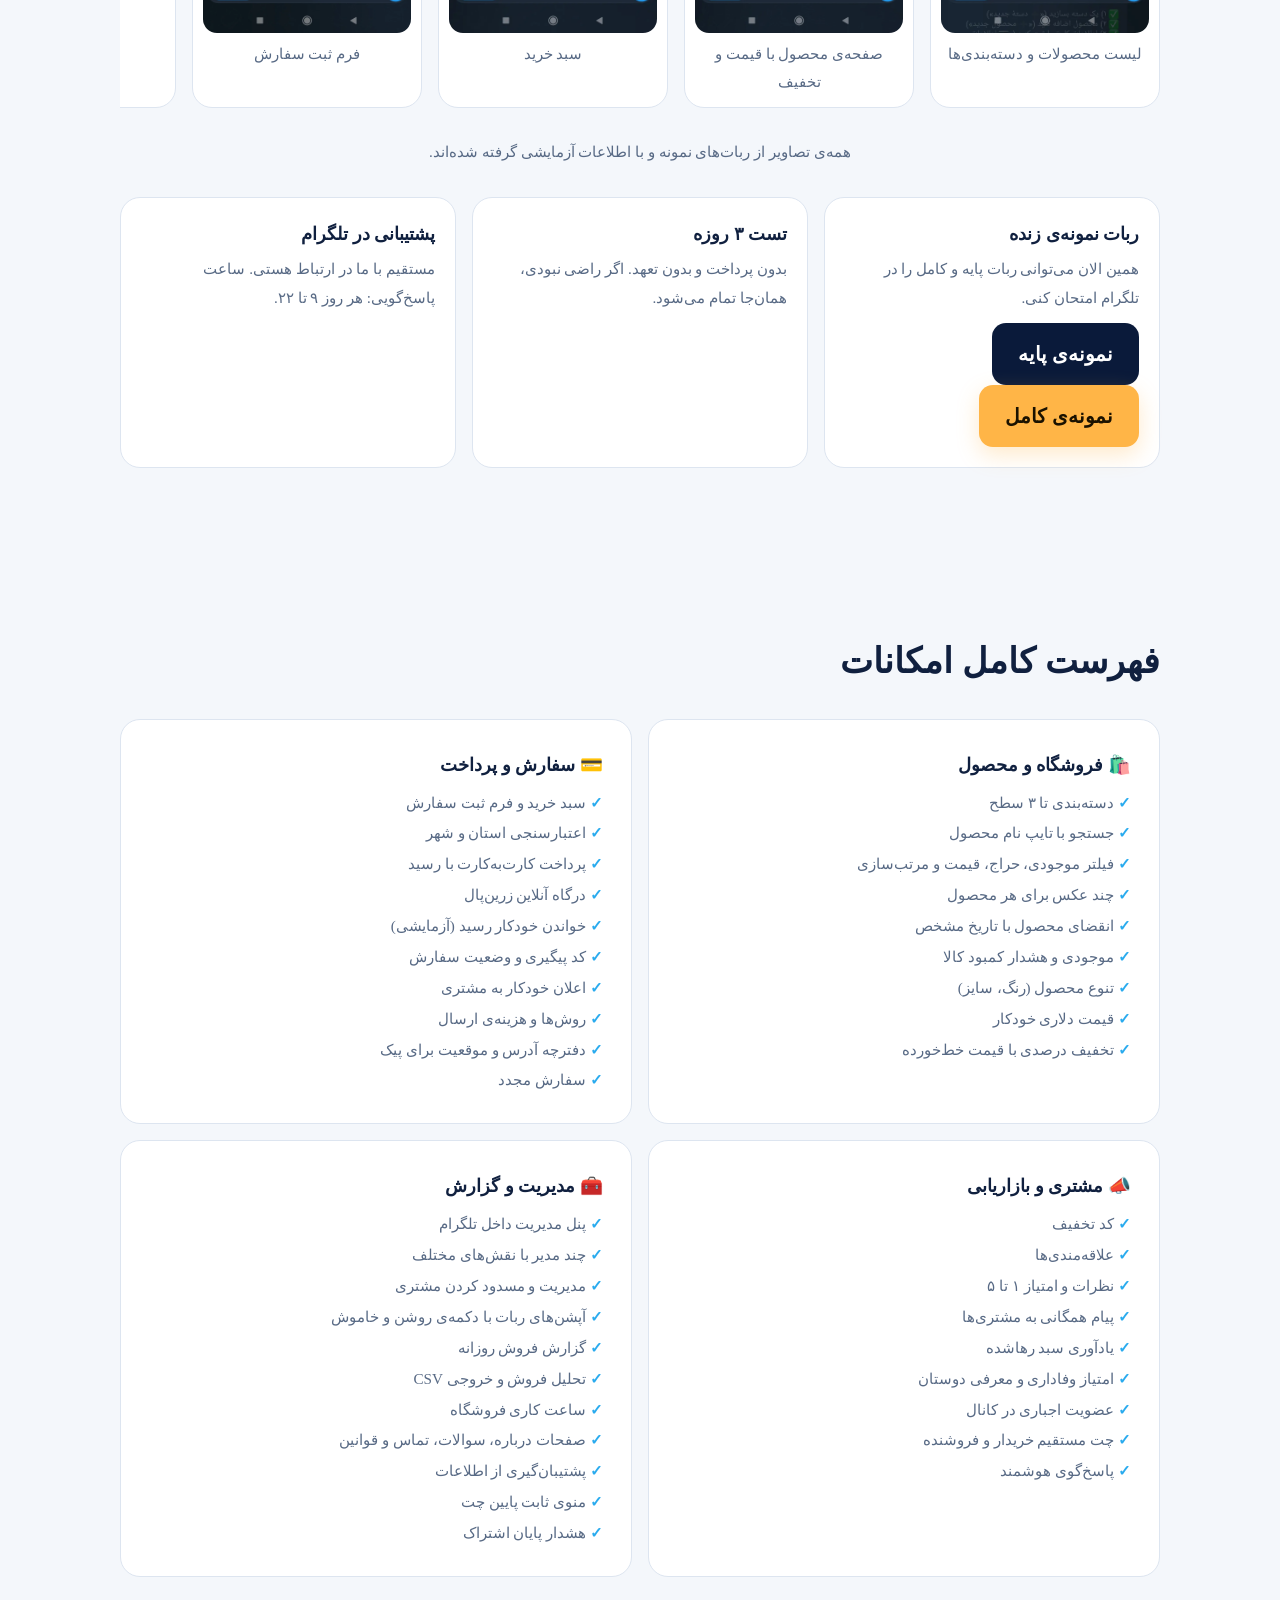
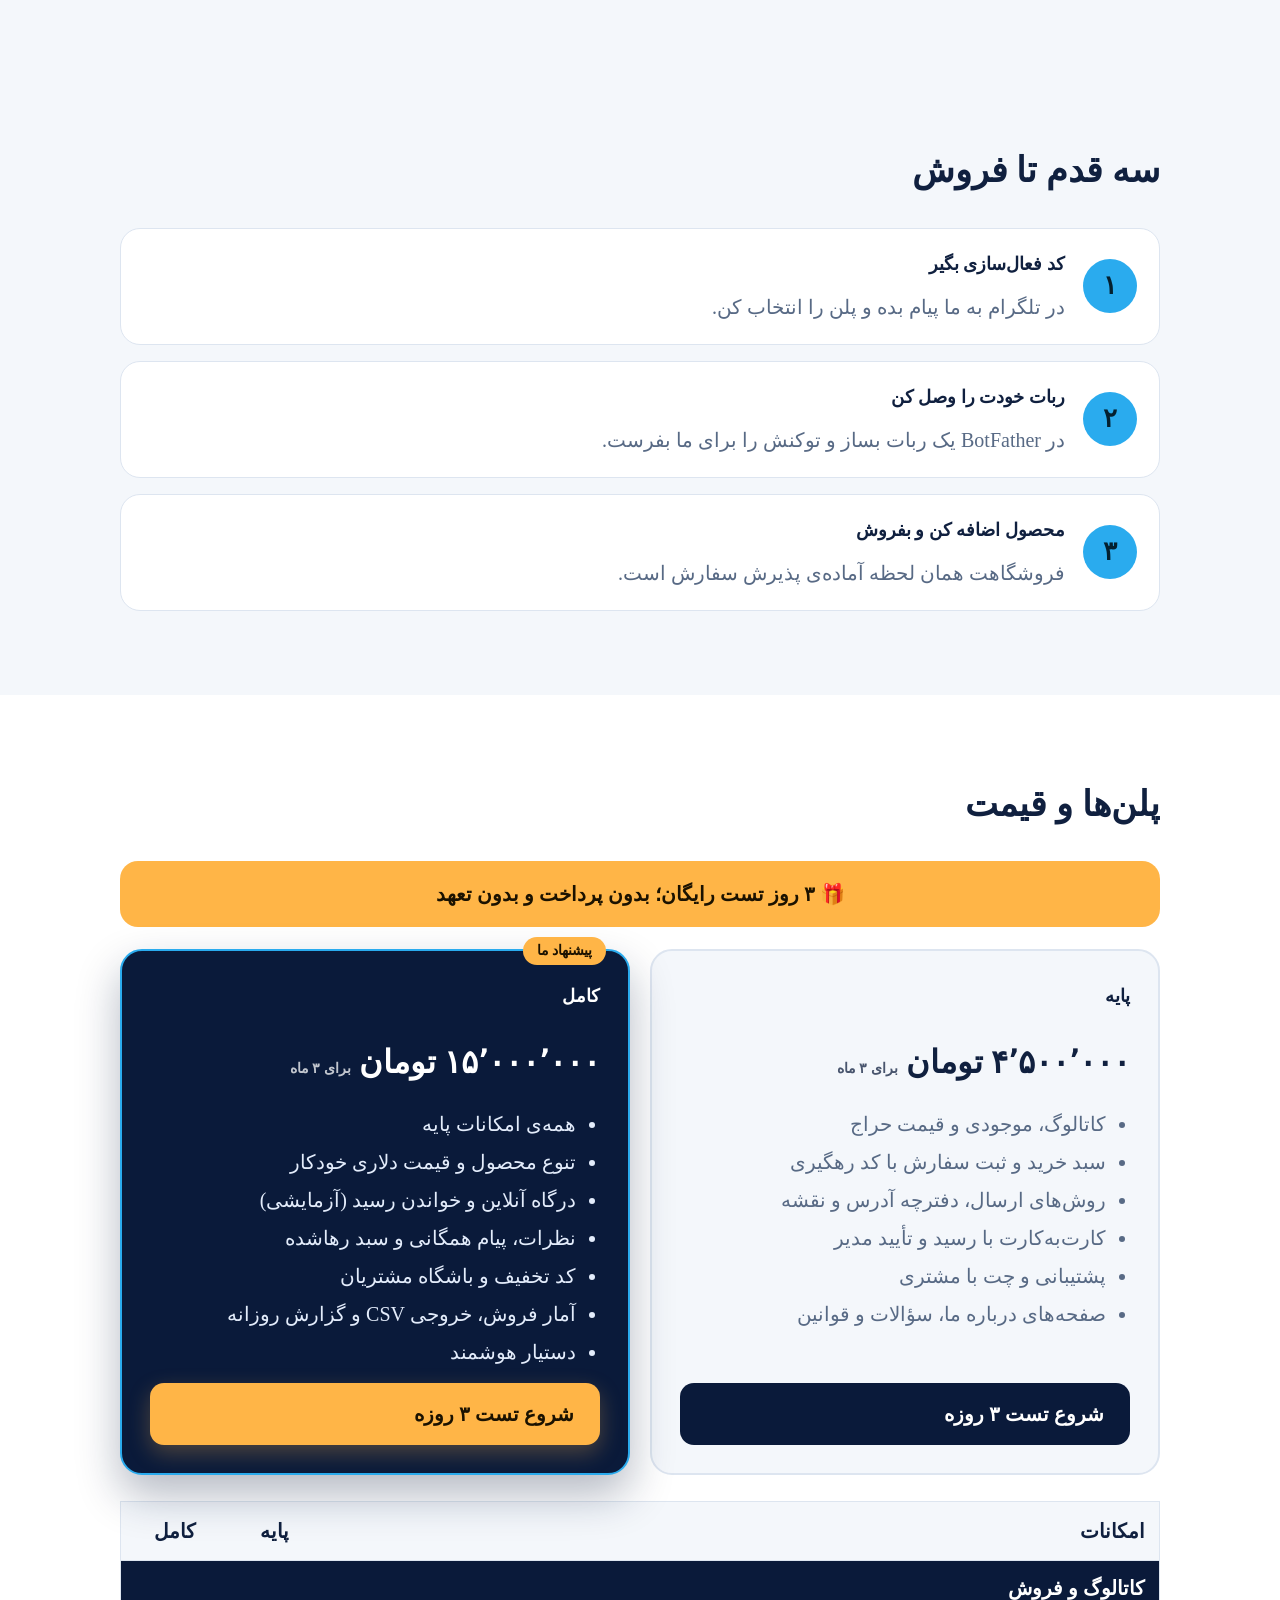
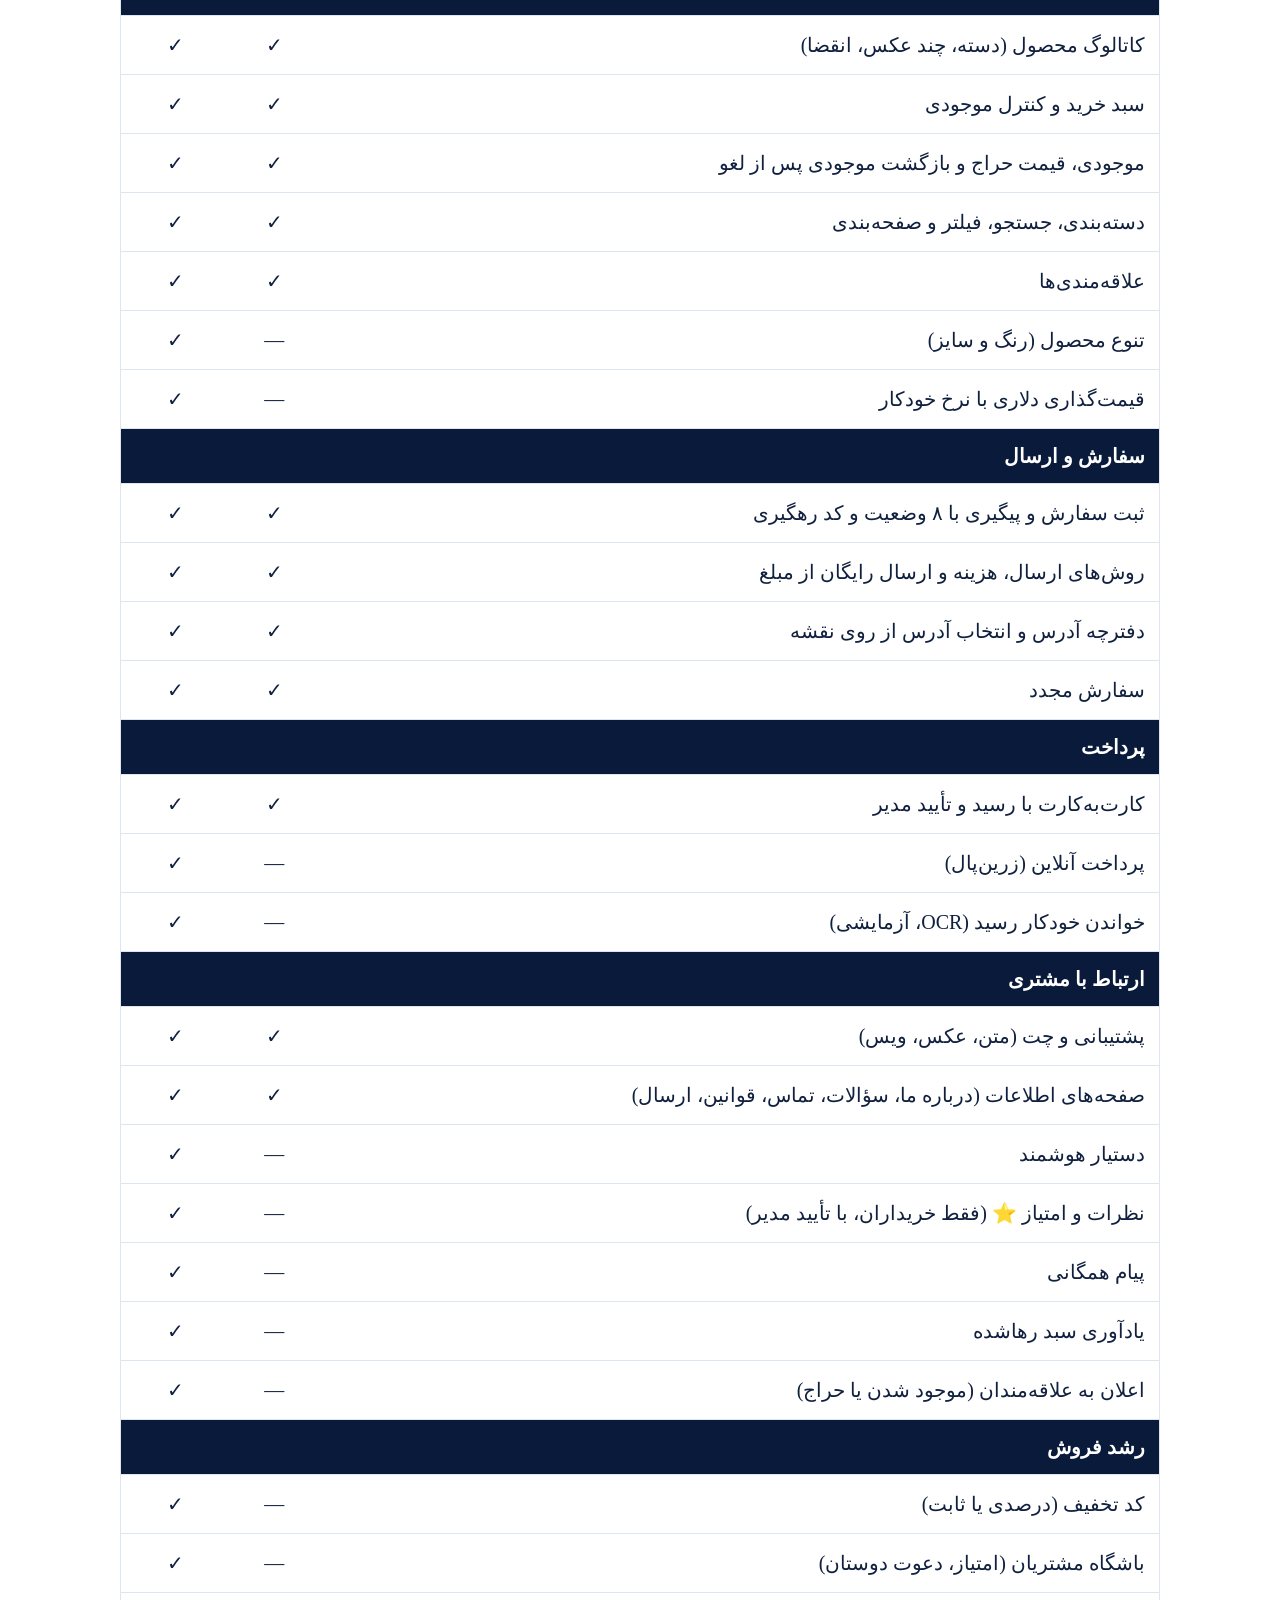
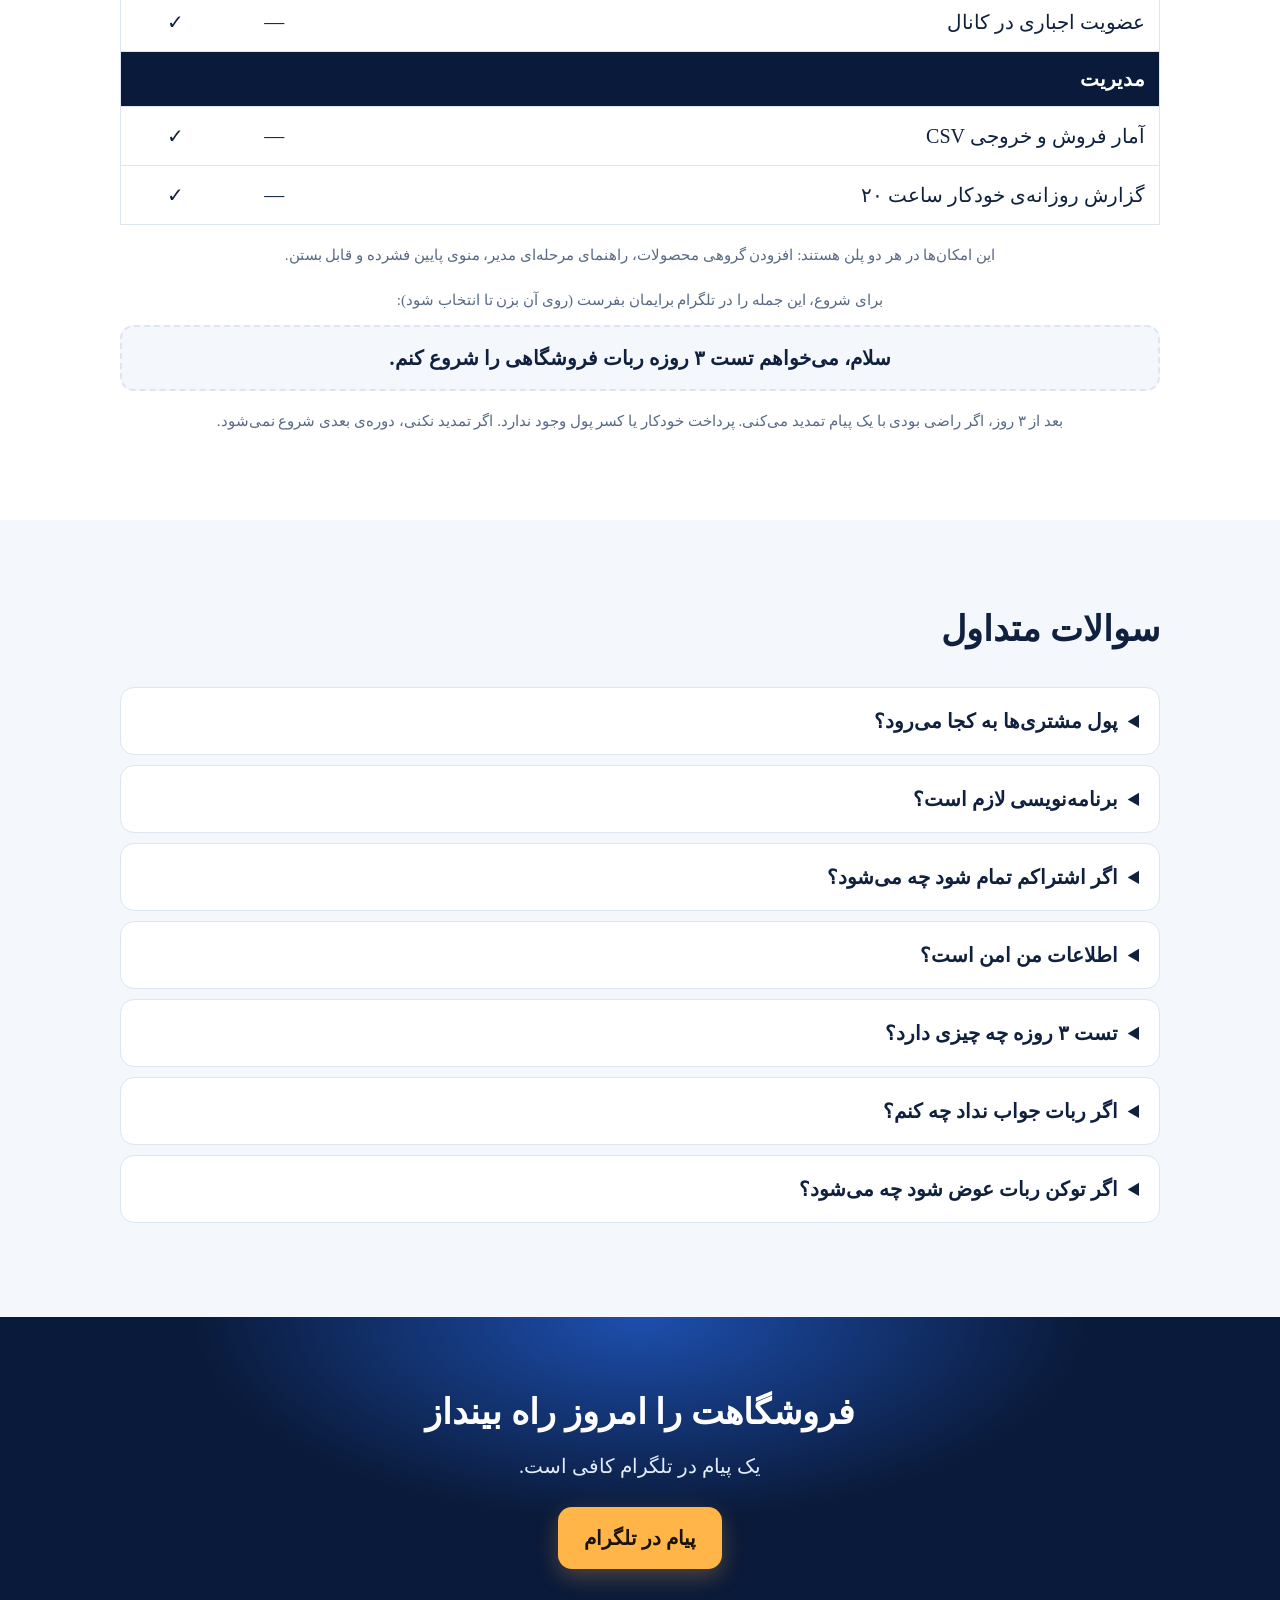
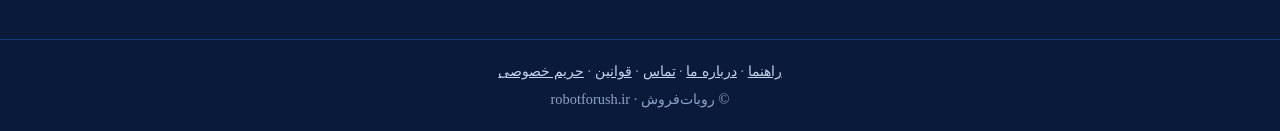
==== commit 79d4c6e6: "remove banners, add contact info, new guide article" ====
--- a/index.html
+++ b/index.html
@@ -5,7 +5,7 @@
 <meta name="viewport" content="width=device-width, initial-scale=1">
 <title>روبات‌فروش | فروشگاه تلگرامی آماده برای فروشنده‌ها</title>
 <meta name="description" content="در چند دقیقه فروشگاه خودت را داخل تلگرام راه بینداز: کاتالوگ، سبد خرید، پرداخت کارت‌به‌کارت، تخفیف و گزارش فروش.">
-<link rel="stylesheet" href="style.css?v=6">
+<link rel="stylesheet" href="style.css?v=7">
 <link rel="canonical" href="https://robotforush.ir/">
 <meta property="og:type" content="website">
 <meta property="og:locale" content="fa_IR">
@@ -16,8 +16,6 @@
 <meta name="theme-color" content="#0a1a3a">
 <link rel="icon" href="data:image/svg+xml,%3Csvg xmlns='http://www.w3.org/2000/svg' viewBox='0 0 100 100'%3E%3Ctext y='.9em' font-size='90'%3E🤖%3C/text%3E%3C/svg%3E">
 <script type="application/ld+json">{"@context":"https://schema.org","@type":"WebSite","name":"روبات‌فروش","url":"https://robotforush.ir/","inLanguage":"fa","description":"ساخت و اجاره‌ی ربات فروشگاهی تلگرام"}</script>
-<meta property="og:image" content="https://robotforush.ir/images/banner-4.webp">
-<meta name="twitter:card" content="summary_large_image">
 <meta name="robots" content="index,follow,max-image-preview:large">
 </head>
 <body>
@@ -64,12 +62,6 @@
     <div class="new"><h3>ربات فروشگاهی تلگرام</h3>
       <ul><li>بدون برنامه‌نویس</li><li>بدون هاست جدا</li><li>مشتری همان‌جا که هست خرید می‌کند</li><li>راه‌اندازی در چند دقیقه</li></ul></div>
   </div>
-</section>
-
-<section id="banners" class="block">
-  <h2>چرا روبات‌فروش؟</h2>
-  <div class="banners"><figure class="banner"><img src="images/banner-1.webp" alt="پشتیبانی حرفه‌ای همیشه در کنار شماست" loading="lazy" decoding="async"></figure><figure class="banner"><img src="images/banner-2.webp" alt="فروش بیشتر، سود بالاتر" loading="lazy" decoding="async"></figure><figure class="banner"><img src="images/banner-3.webp" alt="راه‌اندازی آسان و بدون دردسر" loading="lazy" decoding="async"></figure><figure class="banner"><img src="images/banner-4.webp" alt="فروشگاه تلگرامی خودت را حرفه‌ای‌تر بساز" loading="lazy" decoding="async"></figure><figure class="banner"><img src="images/banner-5.webp" alt="امنیت و اعتماد در کنار شماست" loading="lazy" decoding="async"></figure></div>
-  <p class="fine">این تصاویر مفهومی و تزئینی‌اند. تصاویر واقعی ربات را در بخش «ربات را از نزدیک ببین» می‌بینی.</p>
 </section>
 
 <section id="features" class="block alt">
--- a/style.css
+++ b/style.css
@@ -131,3 +131,6 @@
 @keyframes rise{from{opacity:0;transform:translateY(26px)}to{opacity:1;transform:none}}
 @supports (animation-timeline:view()){.bento article,.steps li,.grp,.plan,.vs>div{animation:rise linear backwards;animation-timeline:view();animation-range:entry 0% entry 35%}}
 @media (prefers-reduced-motion:reduce){.bento article,.steps li,.grp,.plan,.vs>div{animation:none}}
+.cl{list-style:none;padding:0!important;display:grid;gap:10px;margin:10px 0}
+.cl li{background:var(--card);border:1px solid var(--line);border-radius:14px;padding:12px 16px;display:flex;justify-content:space-between;gap:12px;flex-wrap:wrap;align-items:center}
+.cl a{color:var(--navy2);font-weight:700;text-decoration:none;word-break:break-all}
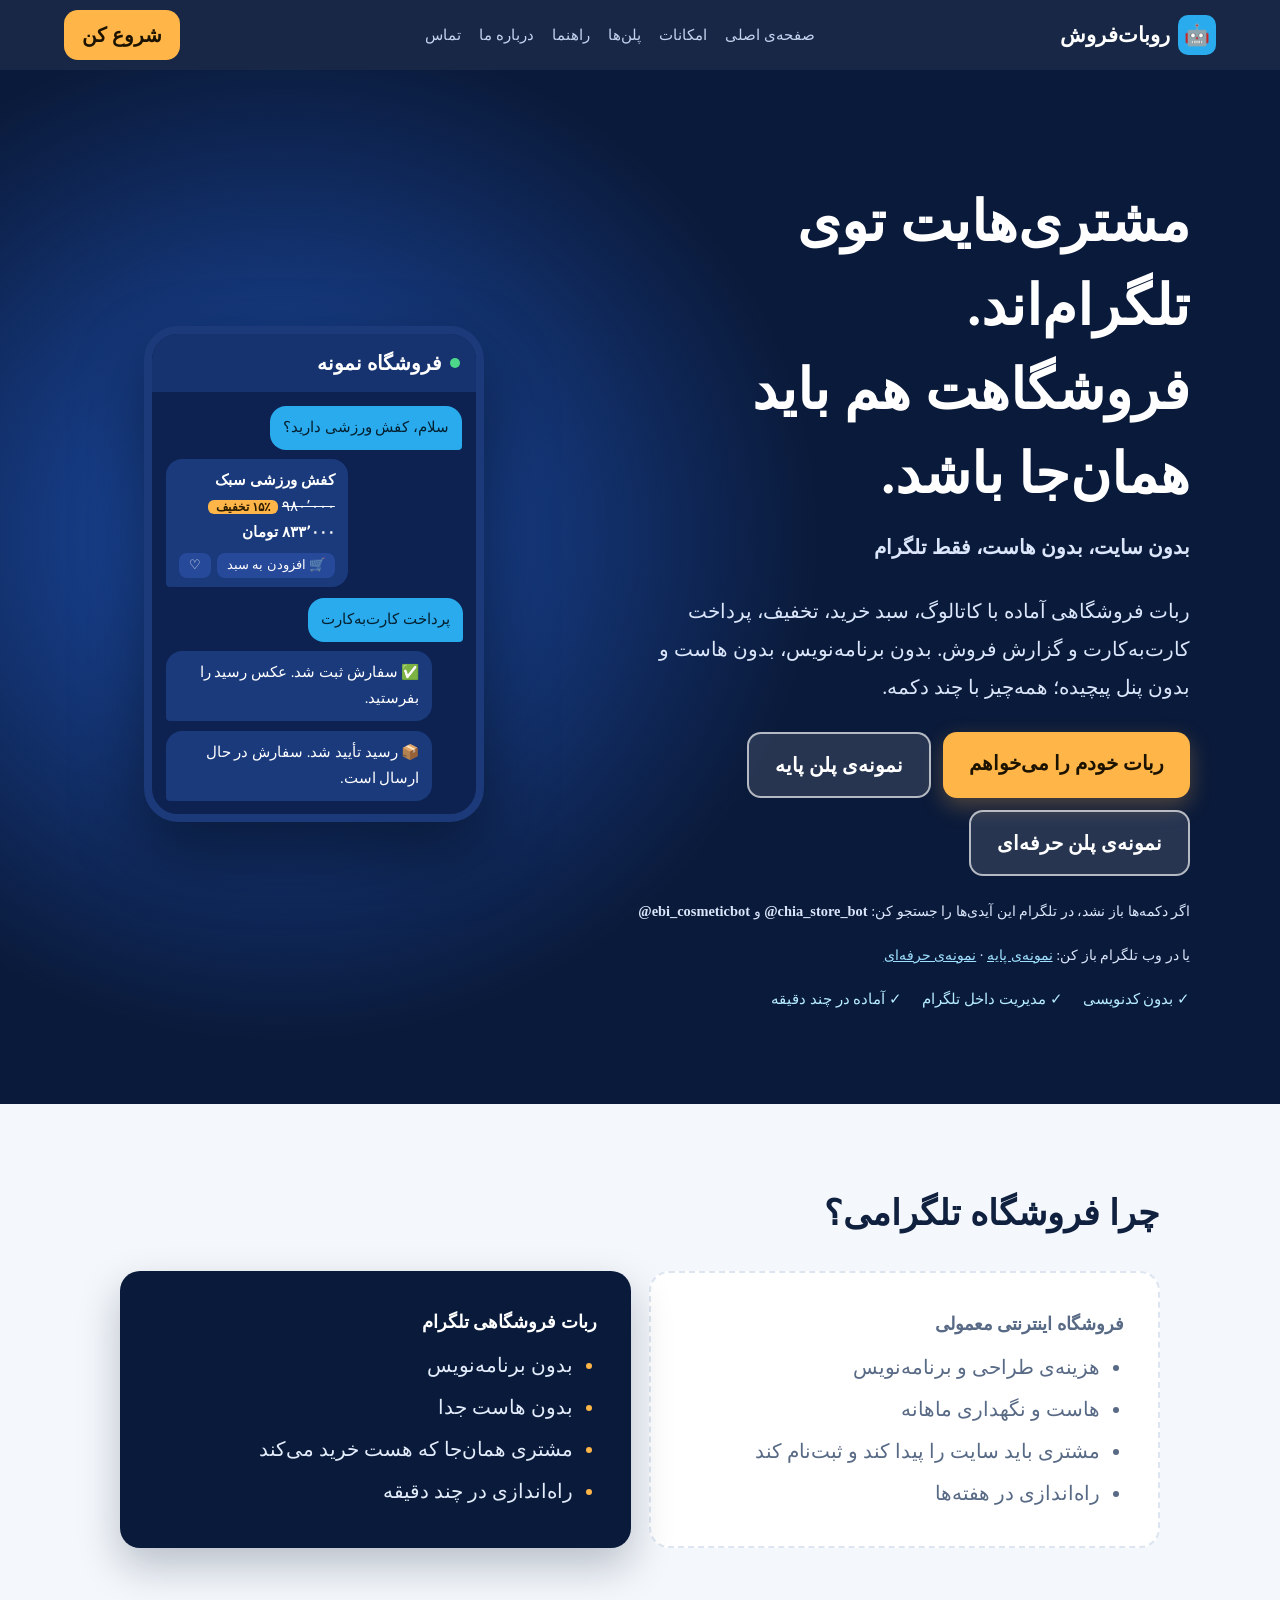
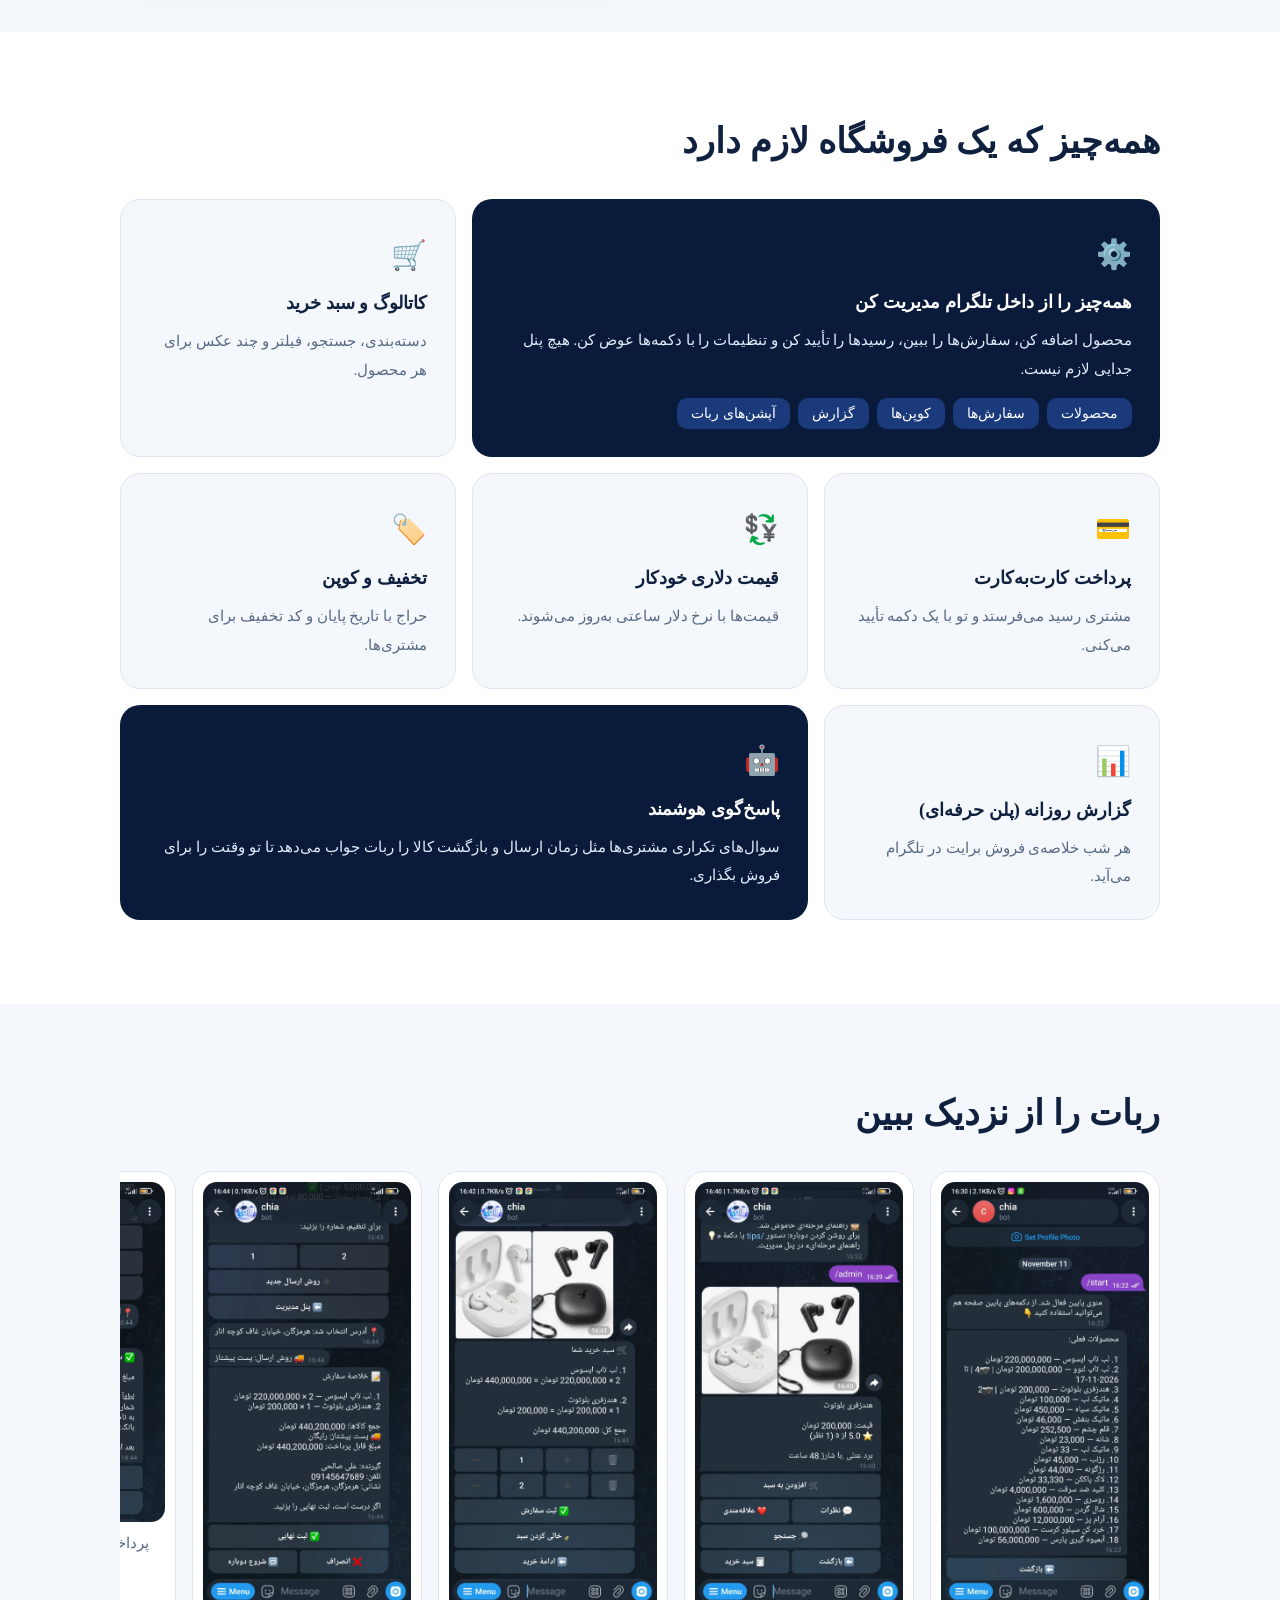
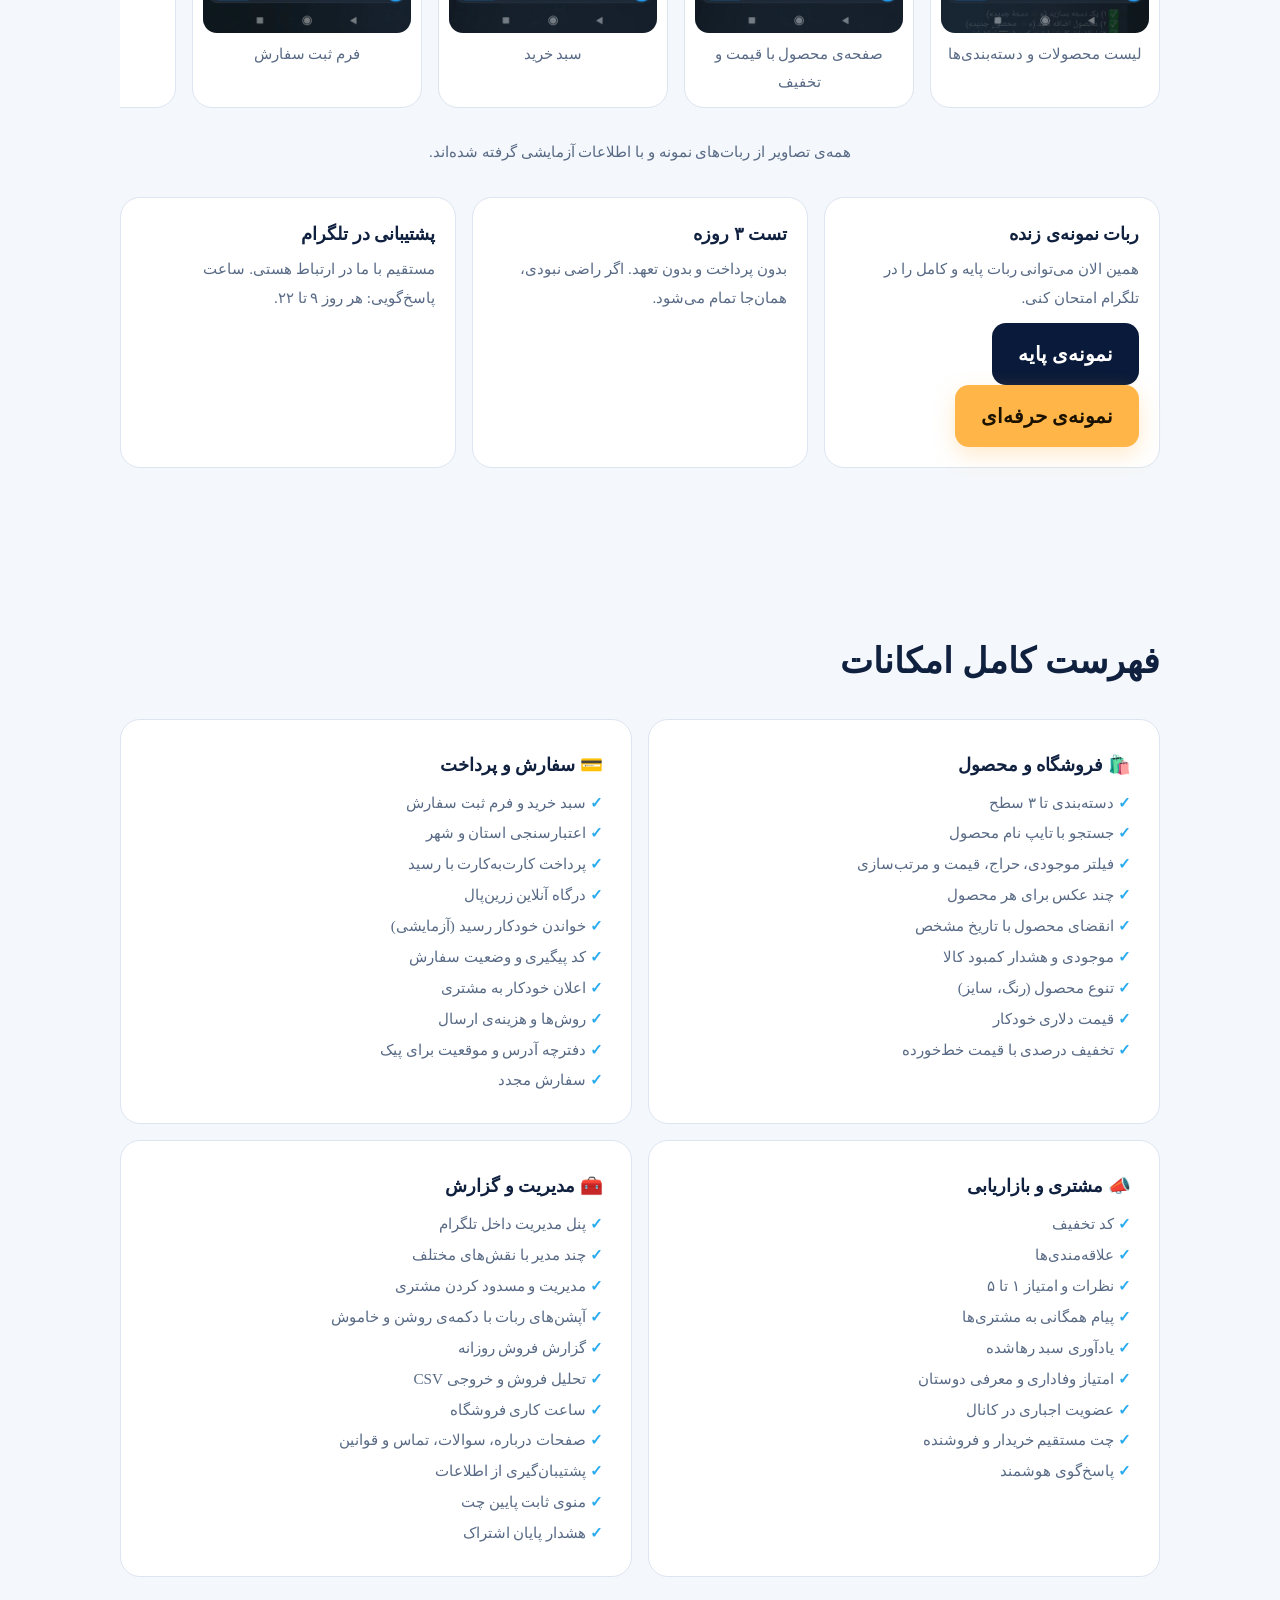
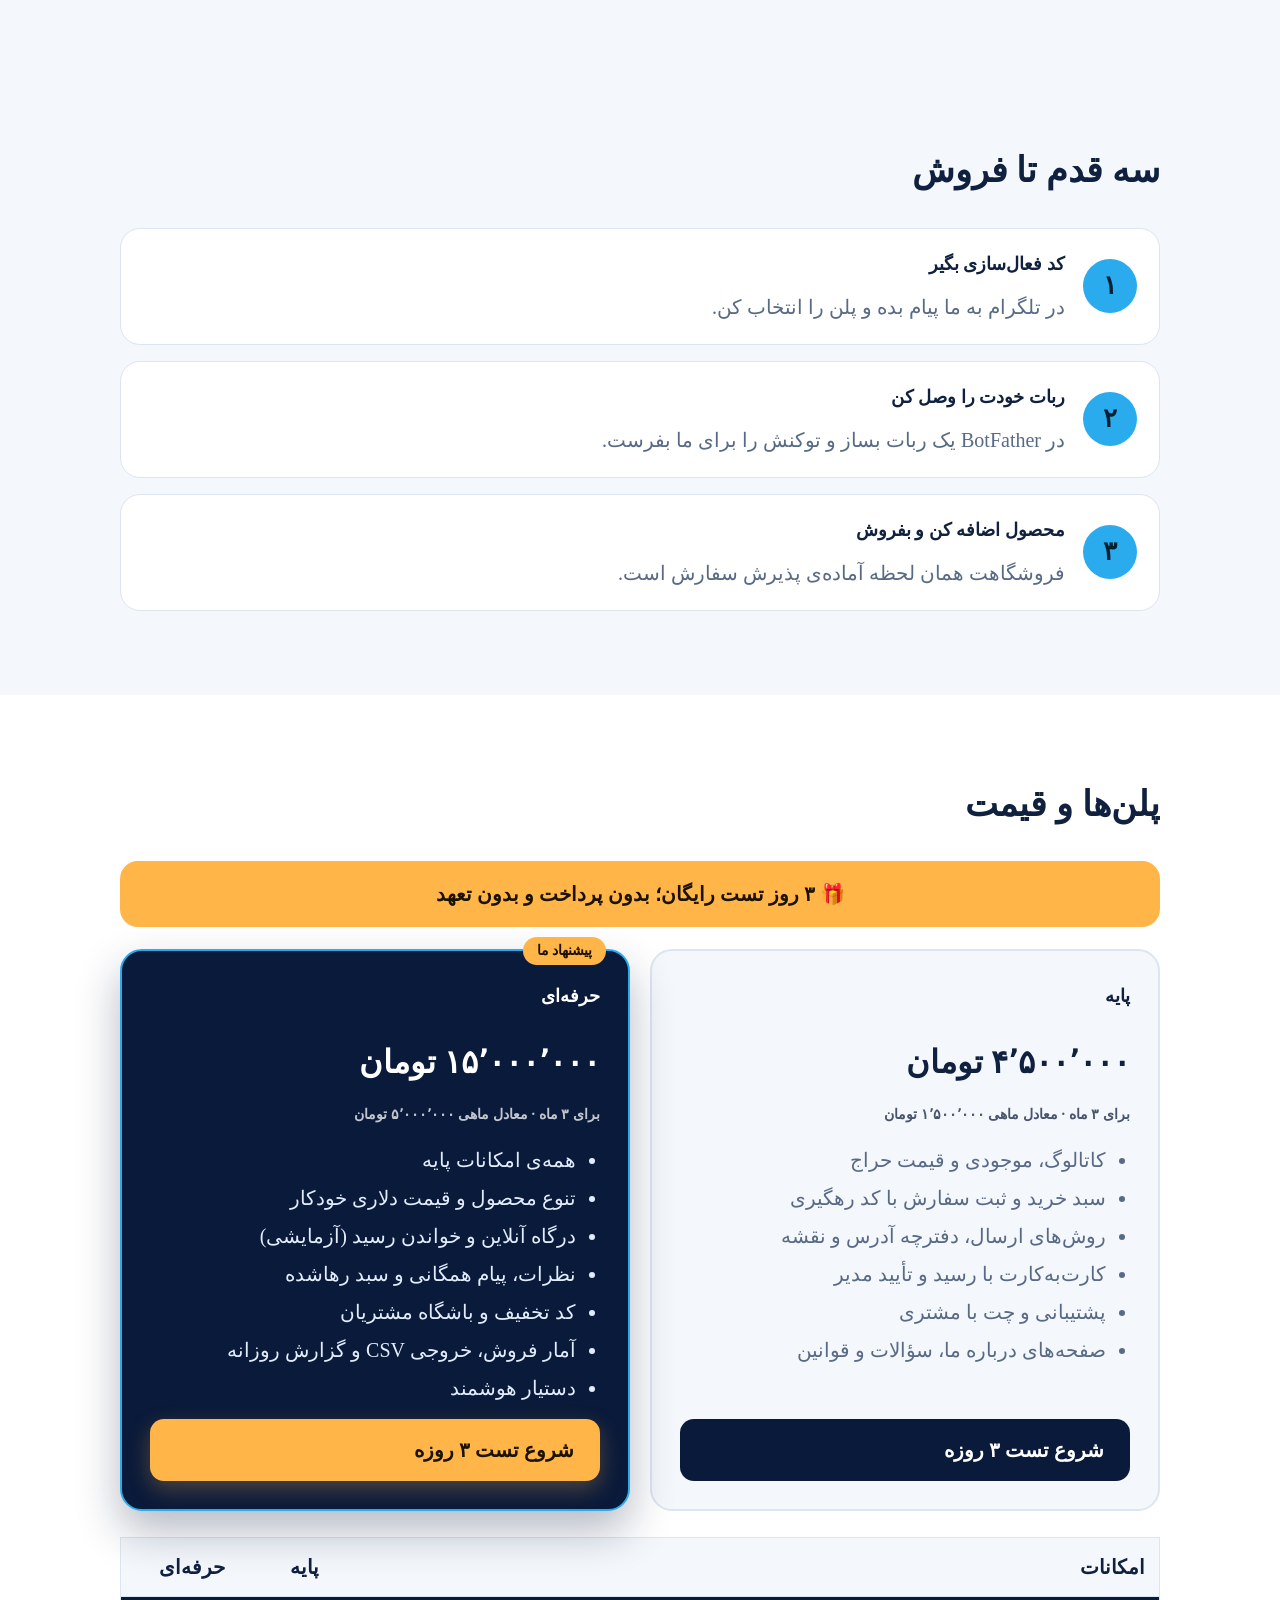
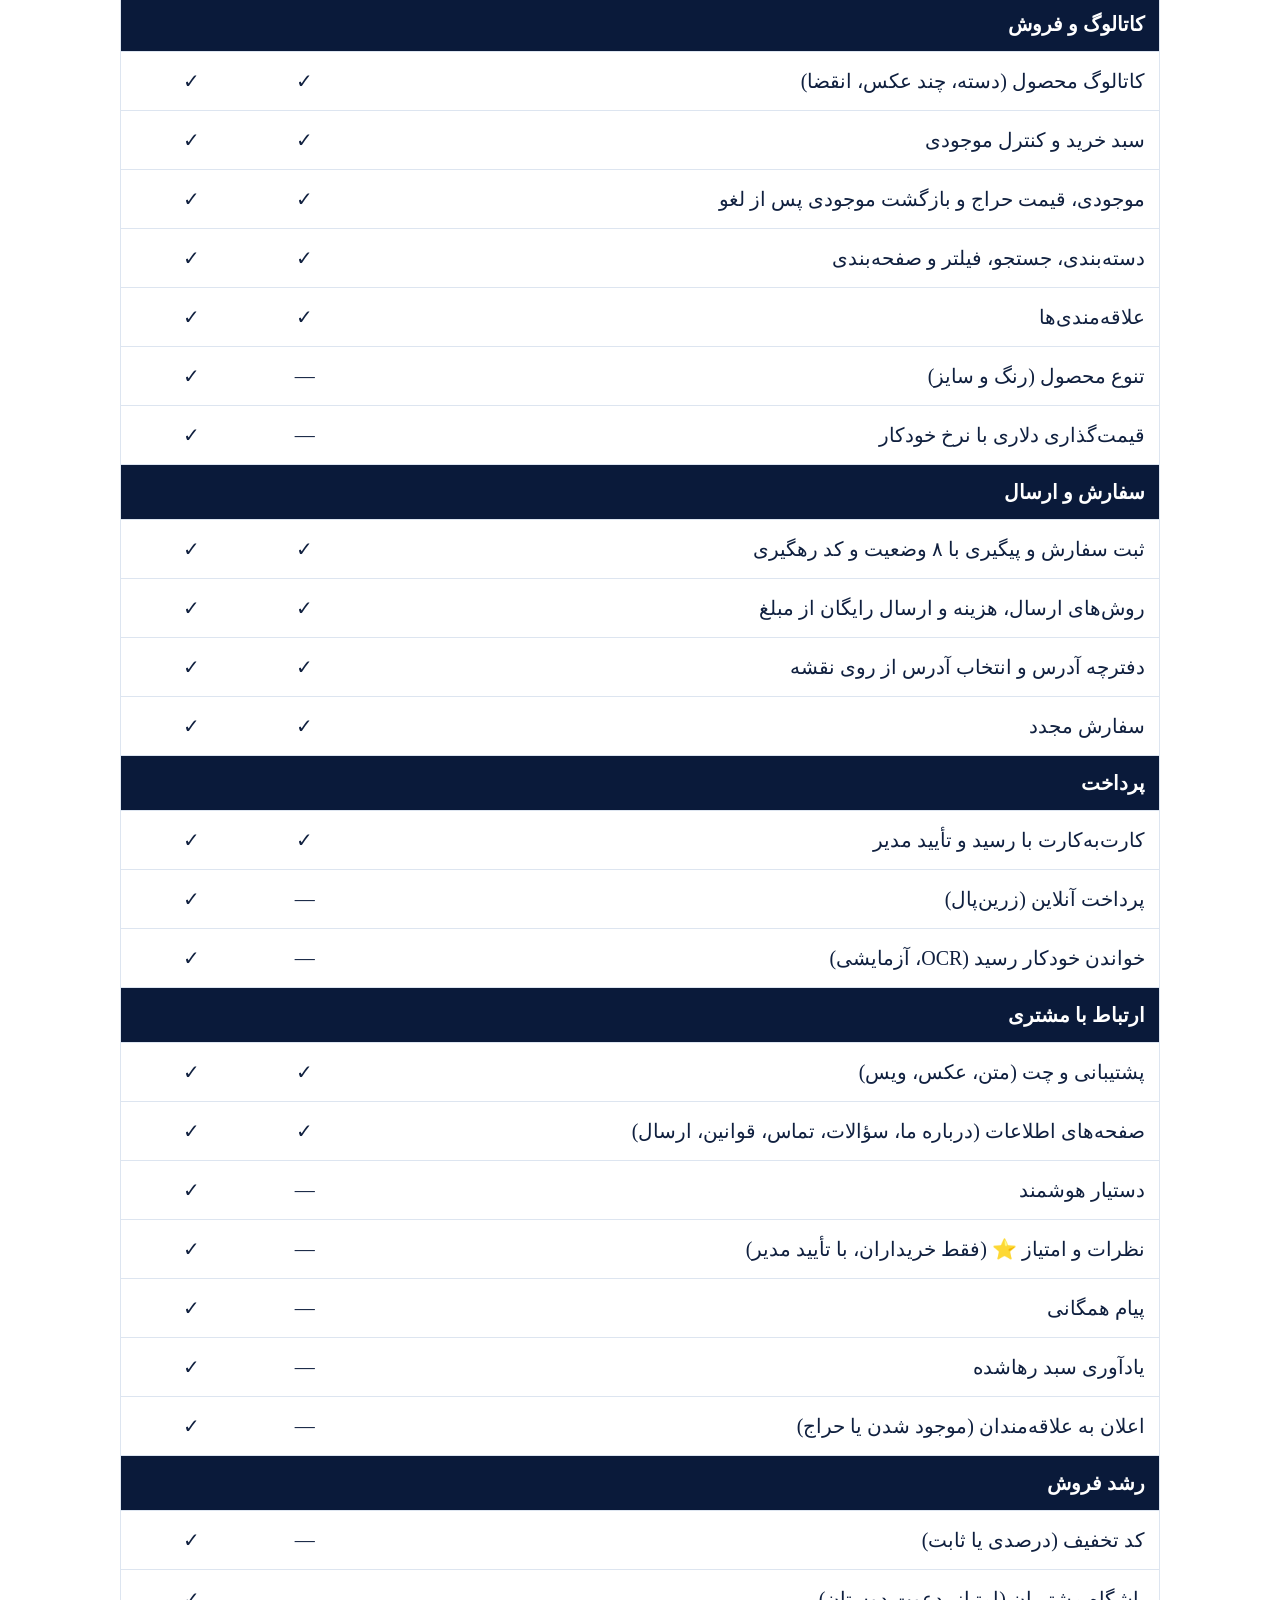
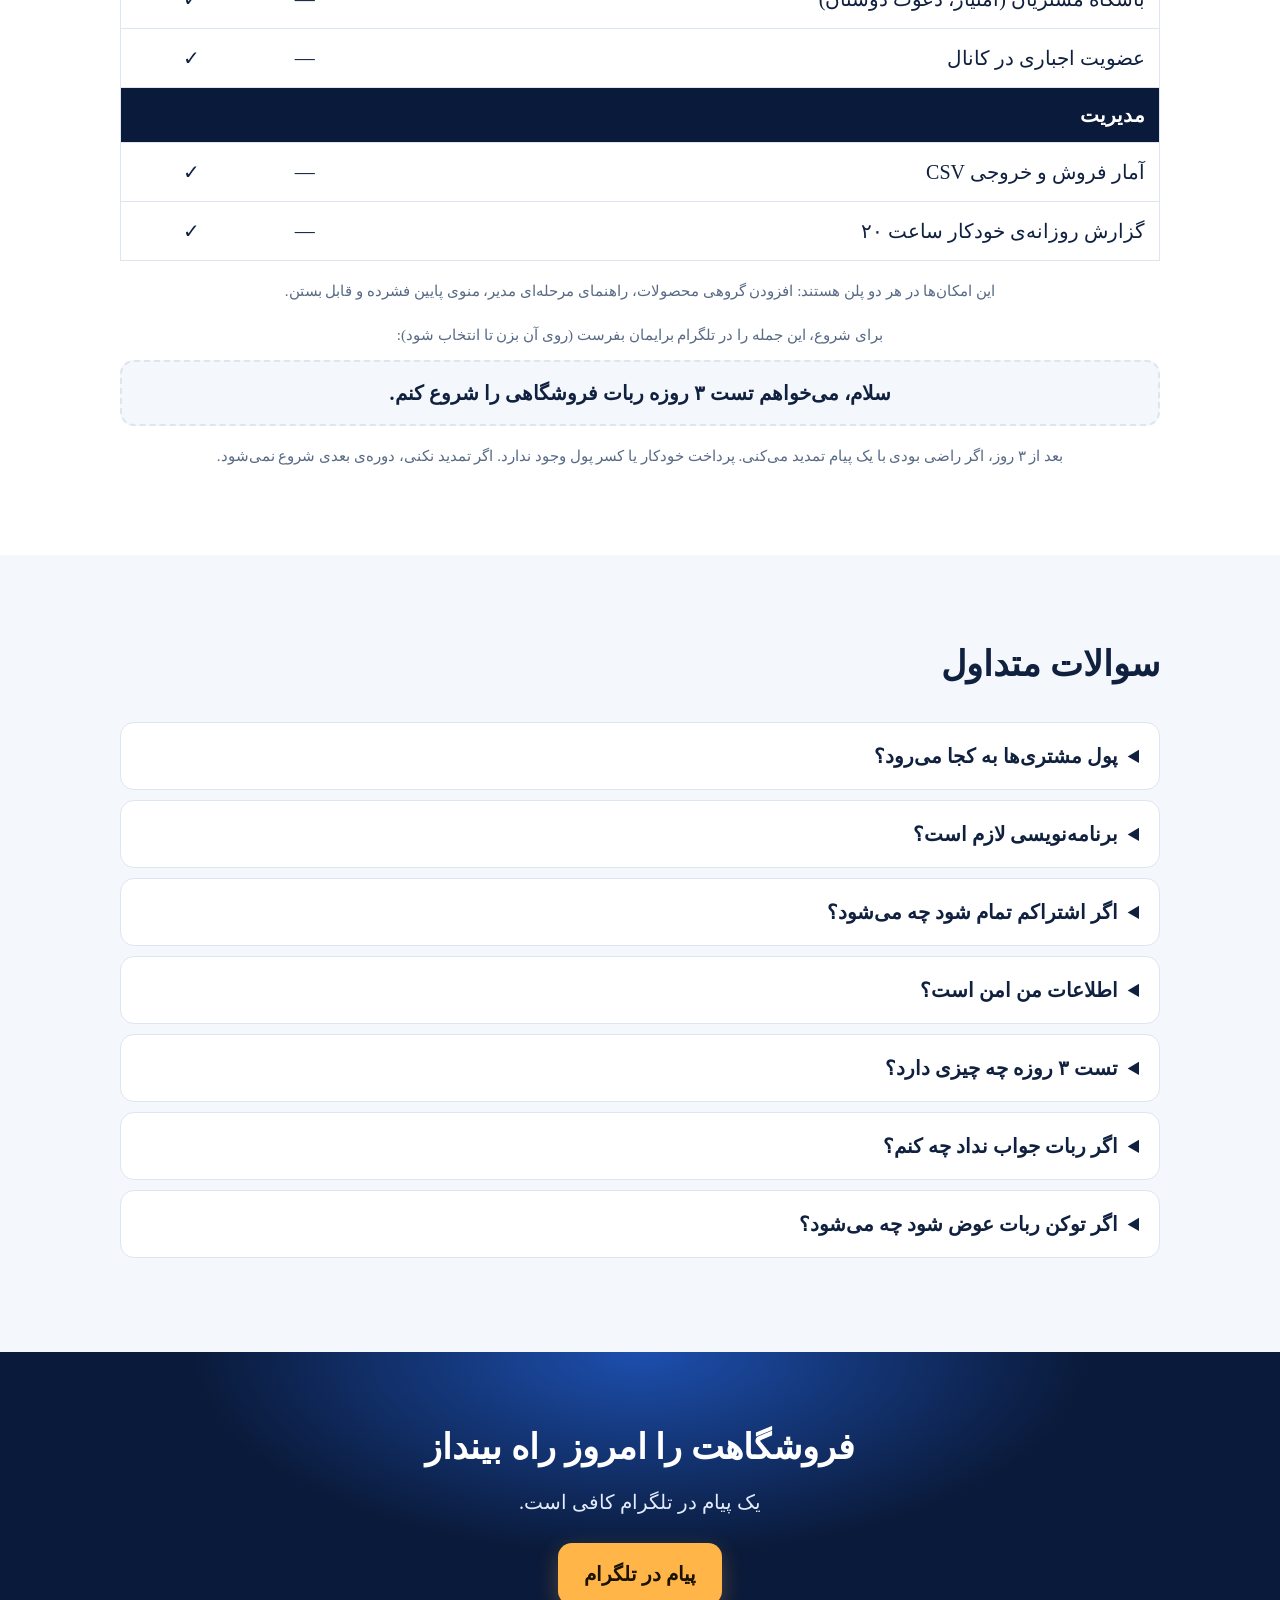
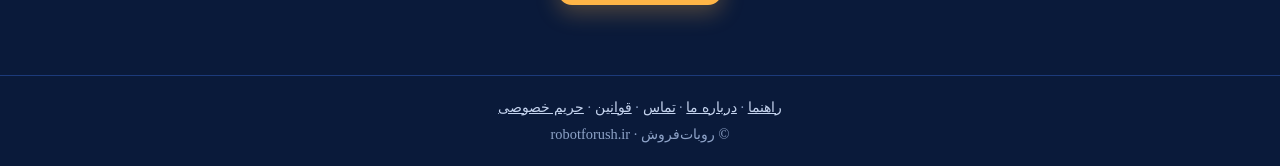
==== commit f4547897: "add booking bot page, 3-month price labels, rename top plan" ====
--- a/index.html
+++ b/index.html
@@ -5,7 +5,7 @@
 <meta name="viewport" content="width=device-width, initial-scale=1">
 <title>روبات‌فروش | فروشگاه تلگرامی آماده برای فروشنده‌ها</title>
 <meta name="description" content="در چند دقیقه فروشگاه خودت را داخل تلگرام راه بینداز: کاتالوگ، سبد خرید، پرداخت کارت‌به‌کارت، تخفیف و گزارش فروش.">
-<link rel="stylesheet" href="style.css?v=7">
+<link rel="stylesheet" href="style.css?v=8">
 <link rel="canonical" href="https://robotforush.ir/">
 <meta property="og:type" content="website">
 <meta property="og:locale" content="fa_IR">
@@ -35,10 +35,10 @@
     <div class="actions">
       <a class="btn" href="tg://resolve?domain=ebiefgh62">ربات خودم را می‌خواهم</a>
       <a class="btn ghost" href="tg://resolve?domain=chia_store_bot">نمونه‌ی پلن پایه</a>
-      <a class="btn ghost" href="tg://resolve?domain=ebi_cosmeticbot">نمونه‌ی پلن کامل</a>
+      <a class="btn ghost" href="tg://resolve?domain=ebi_cosmeticbot">نمونه‌ی پلن حرفه‌ای</a>
     </div>
     <p class="hint">اگر دکمه‌ها باز نشد، در تلگرام این آیدی‌ها را جستجو کن: <b dir="ltr">@chia_store_bot</b> و <b dir="ltr">@ebi_cosmeticbot</b></p>
-    <p class="hint">یا در وب تلگرام باز کن: <a href="https://web.telegram.org/k/#@chia_store_bot">نمونه‌ی پایه</a> · <a href="https://web.telegram.org/k/#@ebi_cosmeticbot">نمونه‌ی کامل</a></p>
+    <p class="hint">یا در وب تلگرام باز کن: <a href="https://web.telegram.org/k/#@chia_store_bot">نمونه‌ی پایه</a> · <a href="https://web.telegram.org/k/#@ebi_cosmeticbot">نمونه‌ی حرفه‌ای</a></p>
     <ul class="ticks"><li>✓ بدون کدنویسی</li><li>✓ مدیریت داخل تلگرام</li><li>✓ آماده در چند دقیقه</li></ul>
   </div>
   <div class="phone" aria-label="نمونه‌ی گفتگو با ربات فروشگاه">
@@ -74,7 +74,7 @@
     <article><i>💳</i><h3>پرداخت کارت‌به‌کارت</h3><p>مشتری رسید می‌فرستد و تو با یک دکمه تأیید می‌کنی.</p></article>
     <article><i>💱</i><h3>قیمت دلاری خودکار</h3><p>قیمت‌ها با نرخ دلار ساعتی به‌روز می‌شوند.</p></article>
     <article><i>🏷️</i><h3>تخفیف و کوپن</h3><p>حراج با تاریخ پایان و کد تخفیف برای مشتری‌ها.</p></article>
-    <article><i>📊</i><h3>گزارش روزانه (پلن کامل)</h3><p>هر شب خلاصه‌ی فروش برایت در تلگرام می‌آید.</p></article>
+    <article><i>📊</i><h3>گزارش روزانه (پلن حرفه‌ای)</h3><p>هر شب خلاصه‌ی فروش برایت در تلگرام می‌آید.</p></article>
     <article class="wide"><i>🤖</i><h3>پاسخ‌گوی هوشمند</h3><p>سوال‌های تکراری مشتری‌ها مثل زمان ارسال و بازگشت کالا را ربات جواب می‌دهد تا تو وقتت را برای فروش بگذاری.</p></article>
   </div>
 </section>
@@ -92,7 +92,7 @@
   </div>
   <p class="fine">همه‌ی تصاویر از ربات‌های نمونه و با اطلاعات آزمایشی گرفته شده‌اند.</p>
   <div class="trust">
-    <div><b>ربات نمونه‌ی زنده</b><p>همین الان می‌توانی ربات پایه و کامل را در تلگرام امتحان کنی.</p><a class="btn dark" href="tg://resolve?domain=chia_store_bot">نمونه‌ی پایه</a> <a class="btn" href="tg://resolve?domain=ebi_cosmeticbot">نمونه‌ی کامل</a></div>
+    <div><b>ربات نمونه‌ی زنده</b><p>همین الان می‌توانی ربات پایه و کامل را در تلگرام امتحان کنی.</p><a class="btn dark" href="tg://resolve?domain=chia_store_bot">نمونه‌ی پایه</a> <a class="btn" href="tg://resolve?domain=ebi_cosmeticbot">نمونه‌ی حرفه‌ای</a></div>
     <div><b>تست ۳ روزه</b><p>بدون پرداخت و بدون تعهد. اگر راضی نبودی، همان‌جا تمام می‌شود.</p></div>
     <div><b>پشتیبانی در تلگرام</b><p>مستقیم با ما در ارتباط هستی. ساعت پاسخ‌گویی: هر روز ۹ تا ۲۲.</p></div>
   </div>
@@ -125,11 +125,11 @@
   <h2>پلن‌ها و قیمت</h2>
   <div class="trial">🎁 ۳ روز تست رایگان؛ بدون پرداخت و بدون تعهد</div>
   <div class="plans">
-    <div class="plan"><h3>پایه</h3><p class="price"><span class="amount">۴٬۵۰۰٬۰۰۰ تومان</span><span class="per">برای ۳ ماه</span></p><ul><li>کاتالوگ، موجودی و قیمت حراج</li><li>سبد خرید و ثبت سفارش با کد رهگیری</li><li>روش‌های ارسال، دفترچه آدرس و نقشه</li><li>کارت‌به‌کارت با رسید و تأیید مدیر</li><li>پشتیبانی و چت با مشتری</li><li>صفحه‌های درباره ما، سؤالات و قوانین</li></ul><a class="btn dark" href="tg://resolve?domain=ebiefgh62">شروع تست ۳ روزه</a></div>
-    <div class="plan full"><span class="flag">پیشنهاد ما</span><h3>کامل</h3><p class="price"><span class="amount">۱۵٬۰۰۰٬۰۰۰ تومان</span><span class="per">برای ۳ ماه</span></p><ul><li>همه‌ی امکانات پایه</li><li>تنوع محصول و قیمت دلاری خودکار</li><li>درگاه آنلاین و خواندن رسید (آزمایشی)</li><li>نظرات، پیام همگانی و سبد رهاشده</li><li>کد تخفیف و باشگاه مشتریان</li><li>آمار فروش، خروجی CSV و گزارش روزانه</li><li>دستیار هوشمند</li></ul><a class="btn" href="tg://resolve?domain=ebiefgh62">شروع تست ۳ روزه</a></div>
+    <div class="plan"><h3>پایه</h3><p class="price"><span class="amount">۴٬۵۰۰٬۰۰۰ تومان</span><span class="per">برای ۳ ماه · معادل ماهی ۱٬۵۰۰٬۰۰۰ تومان</span></p><ul><li>کاتالوگ، موجودی و قیمت حراج</li><li>سبد خرید و ثبت سفارش با کد رهگیری</li><li>روش‌های ارسال، دفترچه آدرس و نقشه</li><li>کارت‌به‌کارت با رسید و تأیید مدیر</li><li>پشتیبانی و چت با مشتری</li><li>صفحه‌های درباره ما، سؤالات و قوانین</li></ul><a class="btn dark" href="tg://resolve?domain=ebiefgh62">شروع تست ۳ روزه</a></div>
+    <div class="plan full"><span class="flag">پیشنهاد ما</span><h3>حرفه‌ای</h3><p class="price"><span class="amount">۱۵٬۰۰۰٬۰۰۰ تومان</span><span class="per">برای ۳ ماه · معادل ماهی ۵٬۰۰۰٬۰۰۰ تومان</span></p><ul><li>همه‌ی امکانات پایه</li><li>تنوع محصول و قیمت دلاری خودکار</li><li>درگاه آنلاین و خواندن رسید (آزمایشی)</li><li>نظرات، پیام همگانی و سبد رهاشده</li><li>کد تخفیف و باشگاه مشتریان</li><li>آمار فروش، خروجی CSV و گزارش روزانه</li><li>دستیار هوشمند</li></ul><a class="btn" href="tg://resolve?domain=ebiefgh62">شروع تست ۳ روزه</a></div>
   </div>
   <div class="tbl"><table>
-    <tr><th>امکانات</th><th>پایه</th><th>کامل</th></tr>
+    <tr><th>امکانات</th><th>پایه</th><th>حرفه‌ای</th></tr>
     <tr class="grow"><th colspan="3">کاتالوگ و فروش</th></tr>
     <tr><td>کاتالوگ محصول (دسته، چند عکس، انقضا)</td><td>✓</td><td>✓</td></tr>
     <tr><td>سبد خرید و کنترل موجودی</td><td>✓</td><td>✓</td></tr>
--- a/style.css
+++ b/style.css
@@ -134,3 +134,8 @@
 .cl{list-style:none;padding:0!important;display:grid;gap:10px;margin:10px 0}
 .cl li{background:var(--card);border:1px solid var(--line);border-radius:14px;padding:12px 16px;display:flex;justify-content:space-between;gap:12px;flex-wrap:wrap;align-items:center}
 .cl a{color:var(--navy2);font-weight:700;text-decoration:none;word-break:break-all}
+.price{flex-wrap:wrap}
+.limits{background:var(--card);border:2px dashed var(--line);border-radius:20px;padding:26px}
+.limits h2{margin-bottom:12px}
+.limits ul{padding-inline-start:1.2em;display:grid;gap:8px;color:var(--mute)}
+.demo{display:flex;gap:12px;flex-wrap:wrap}
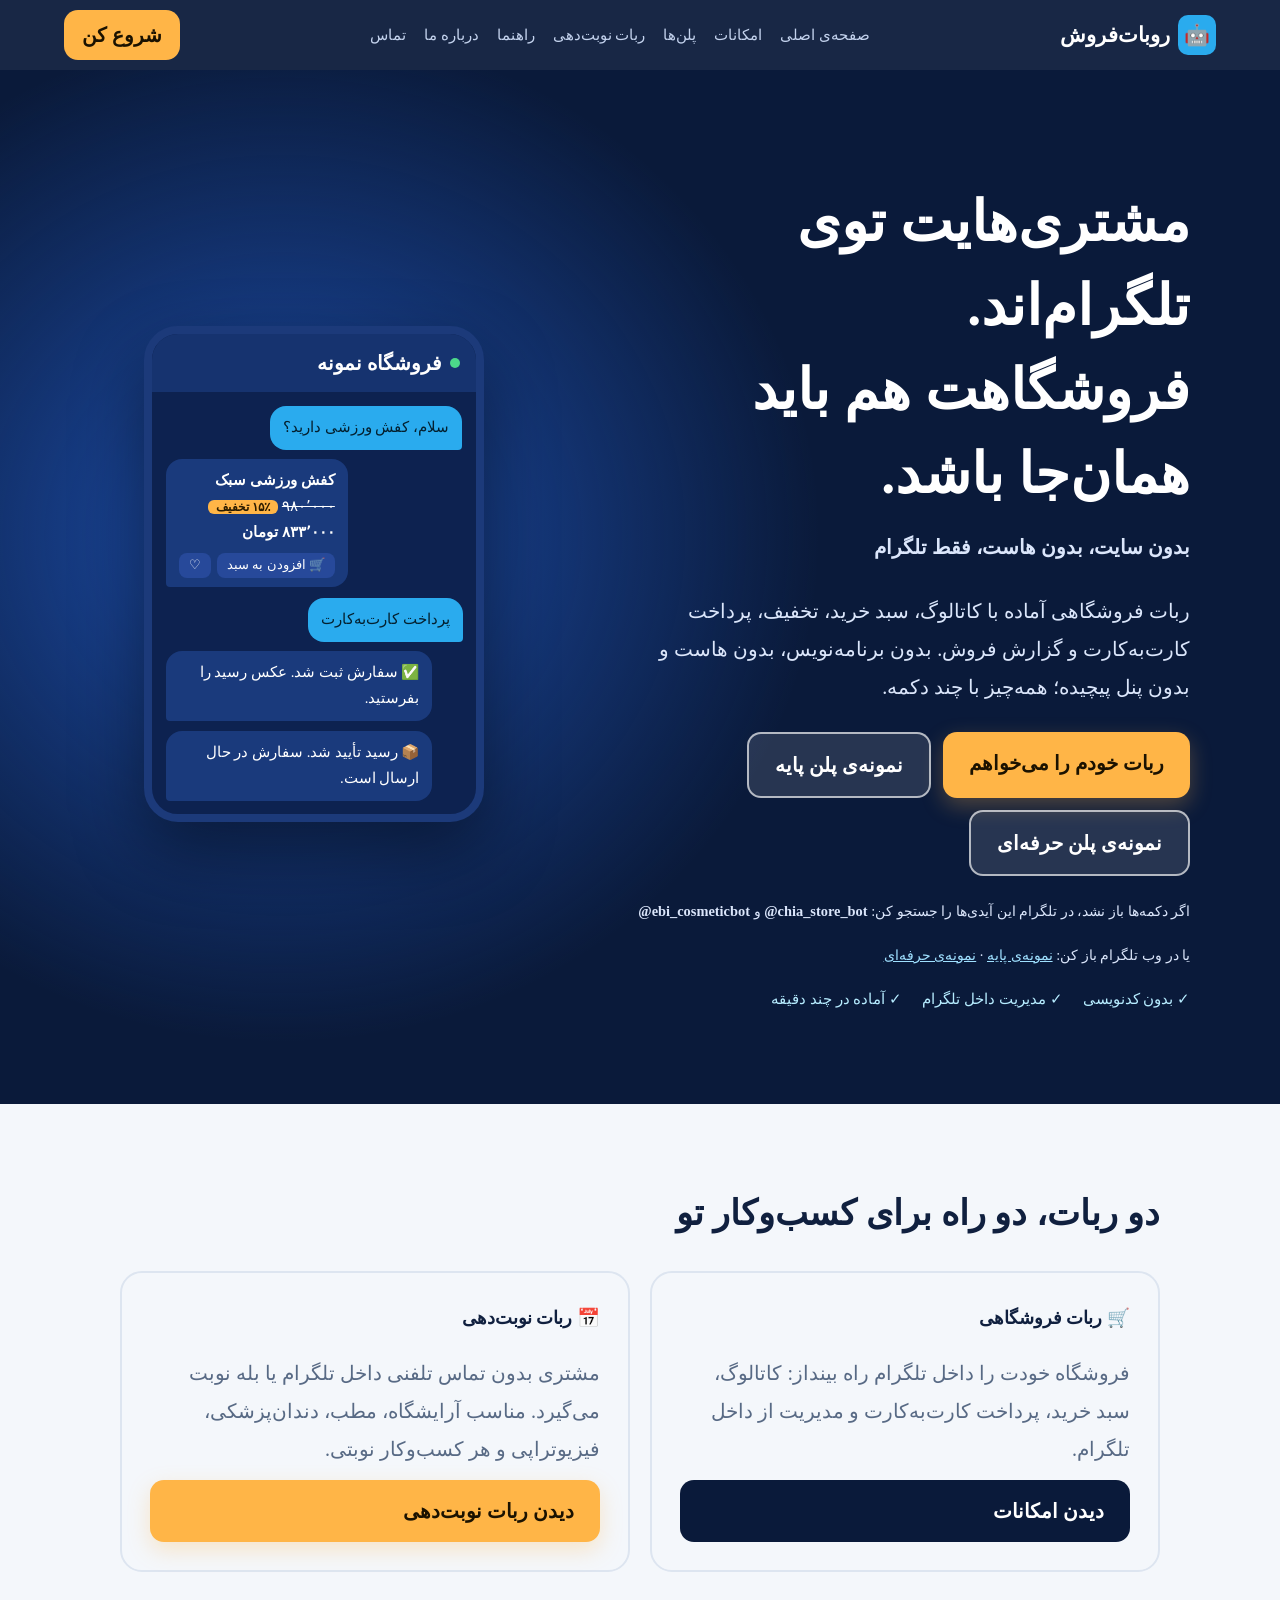
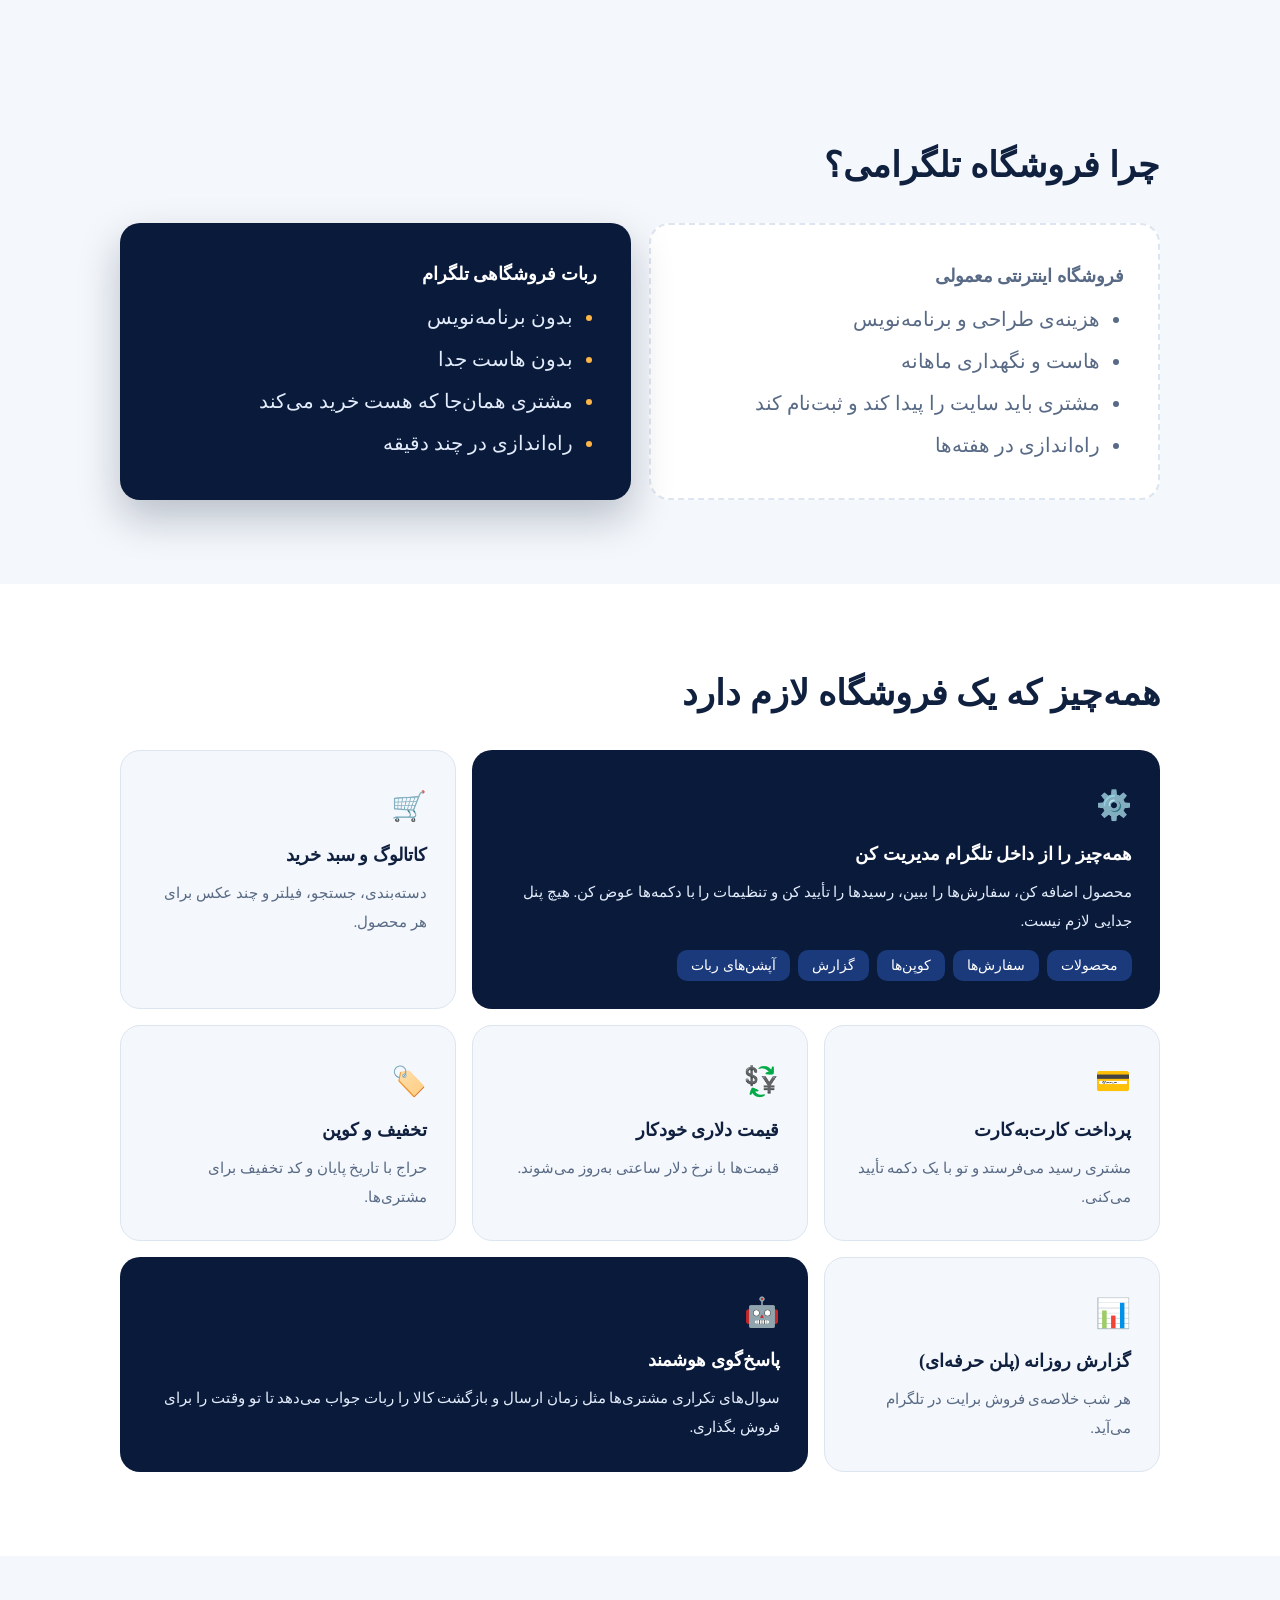
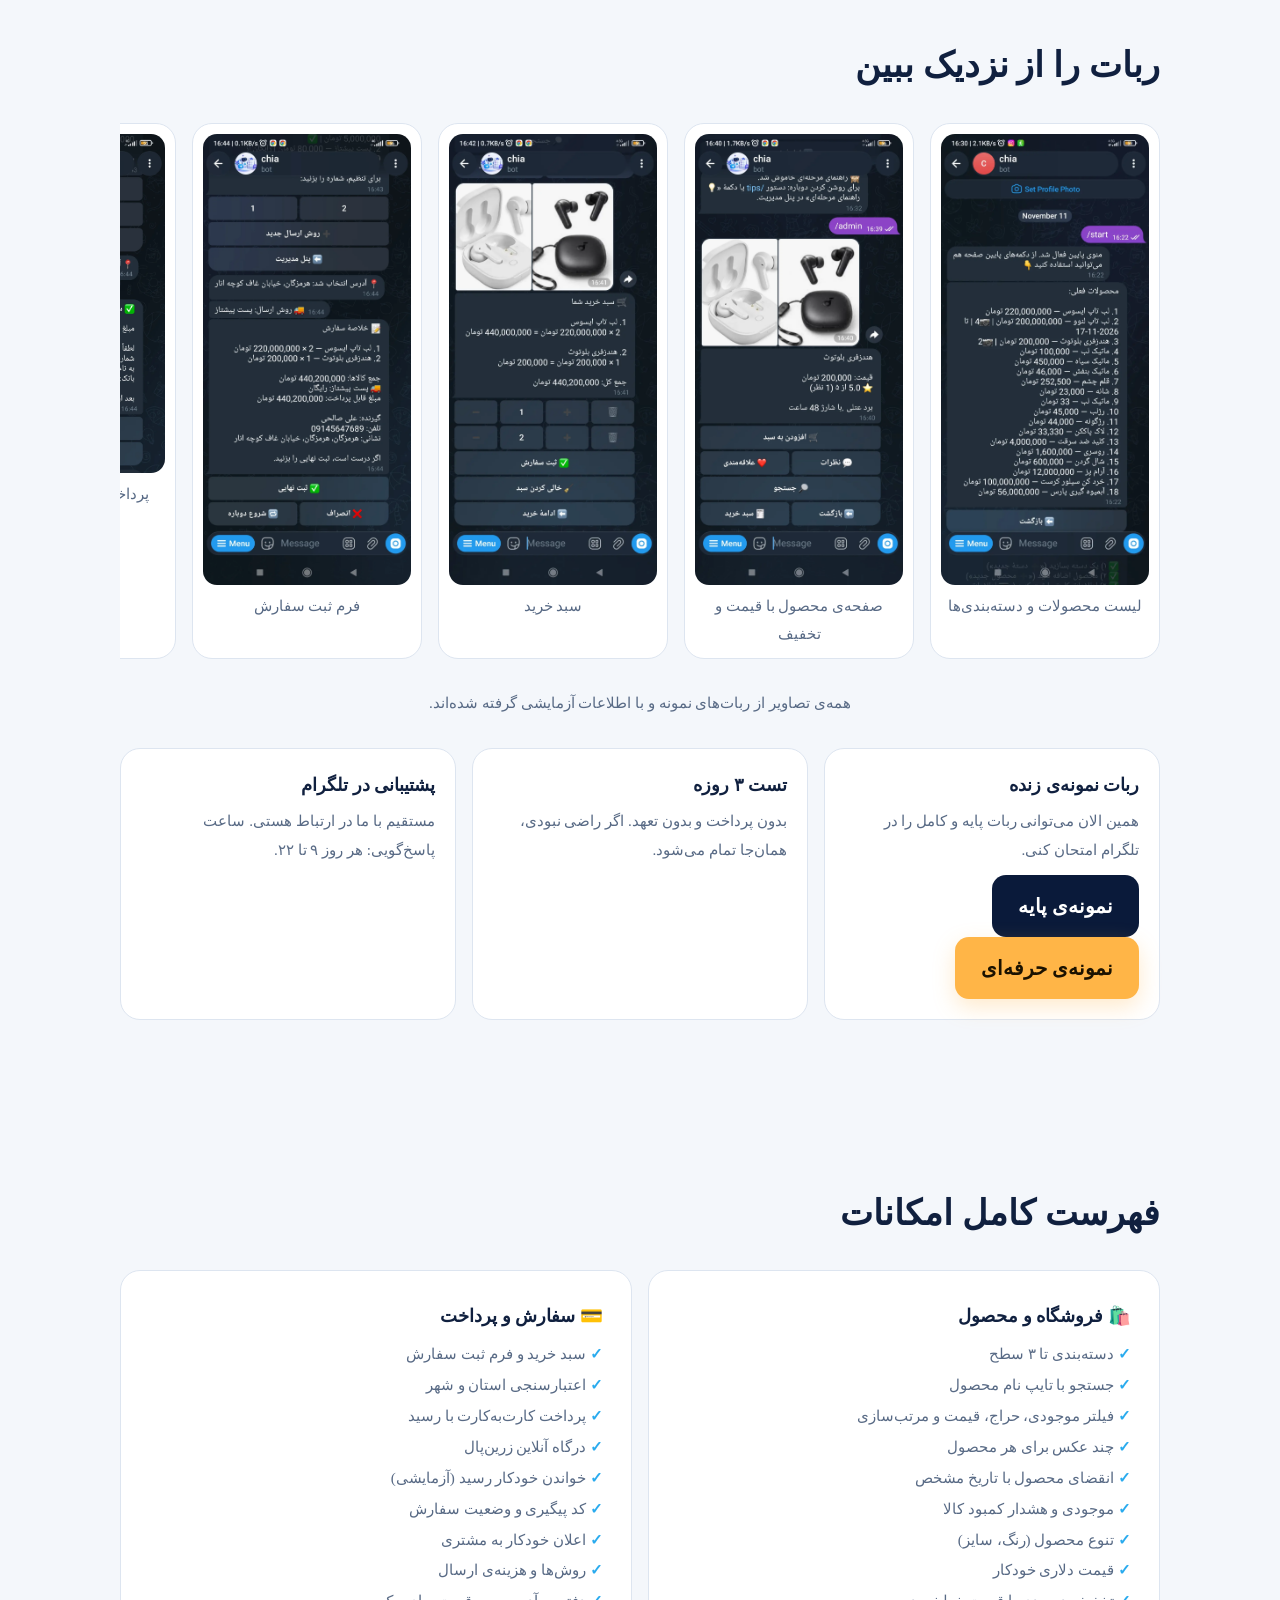
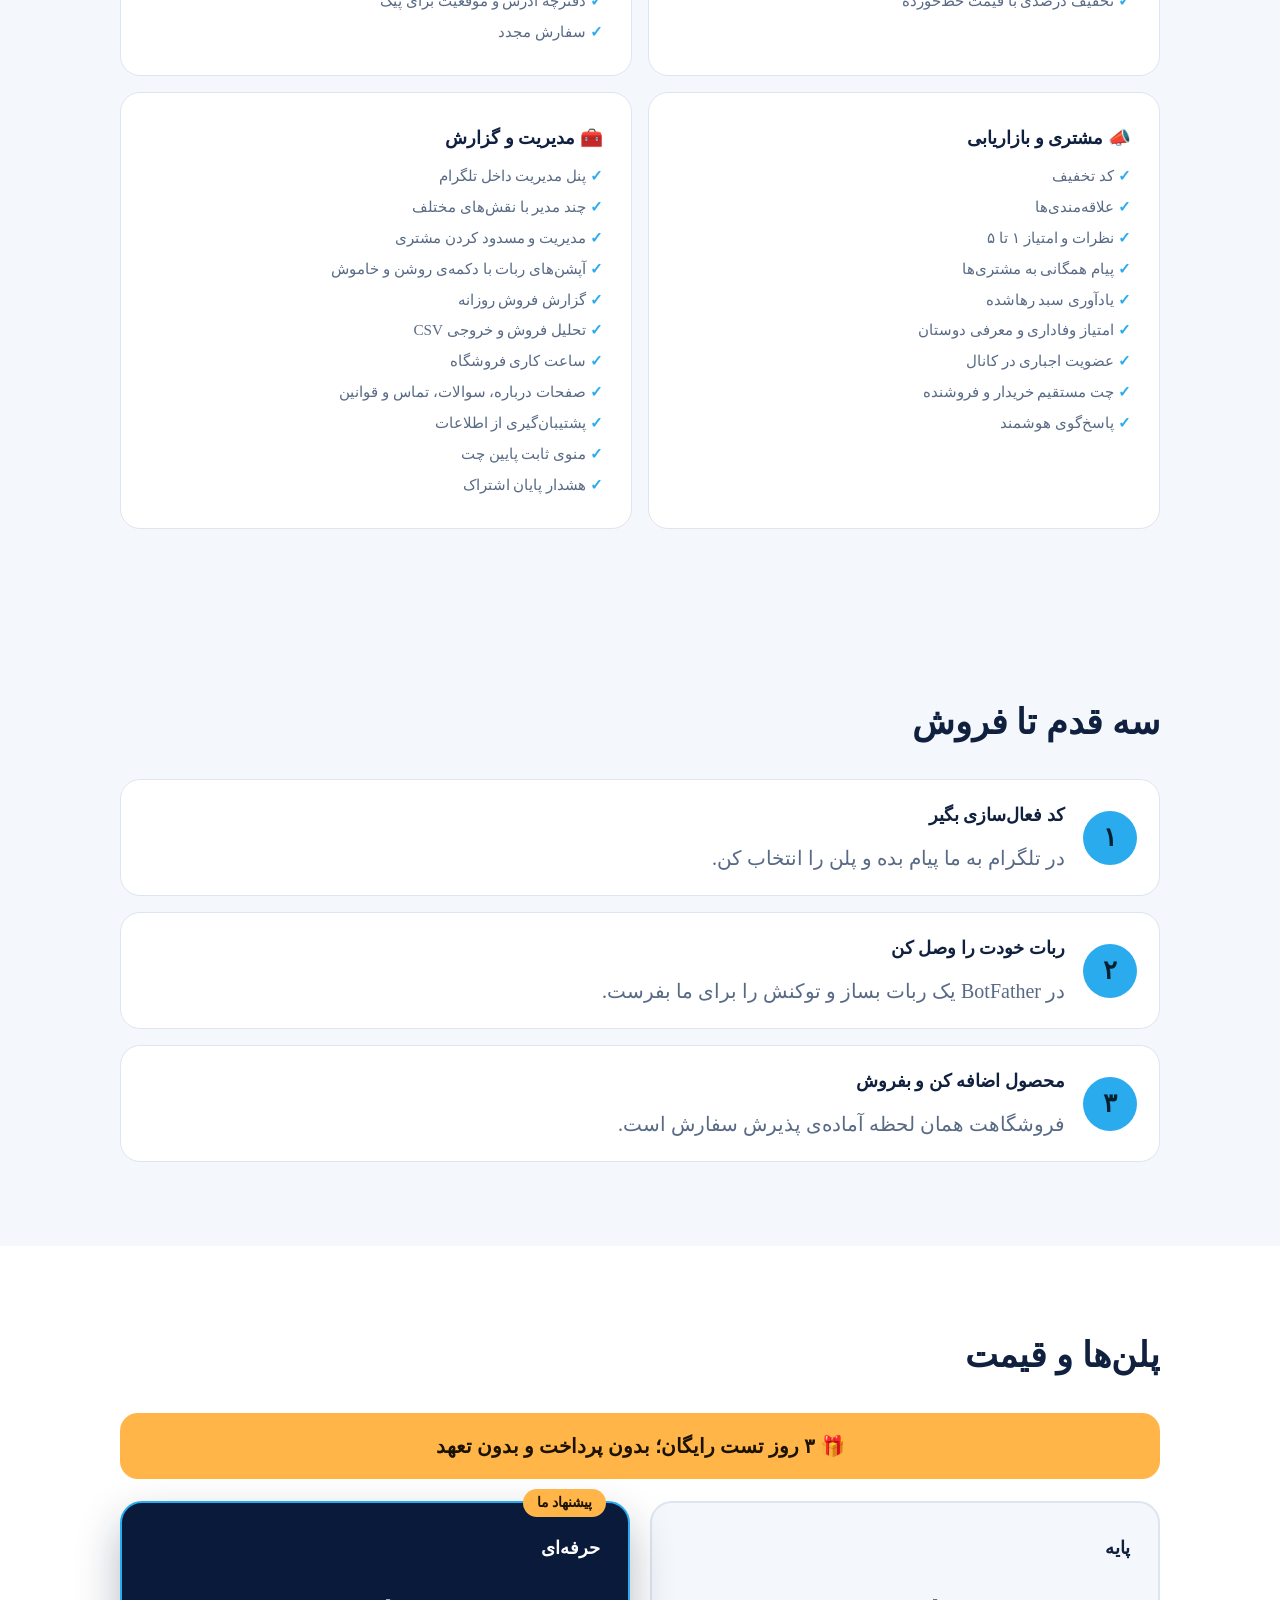
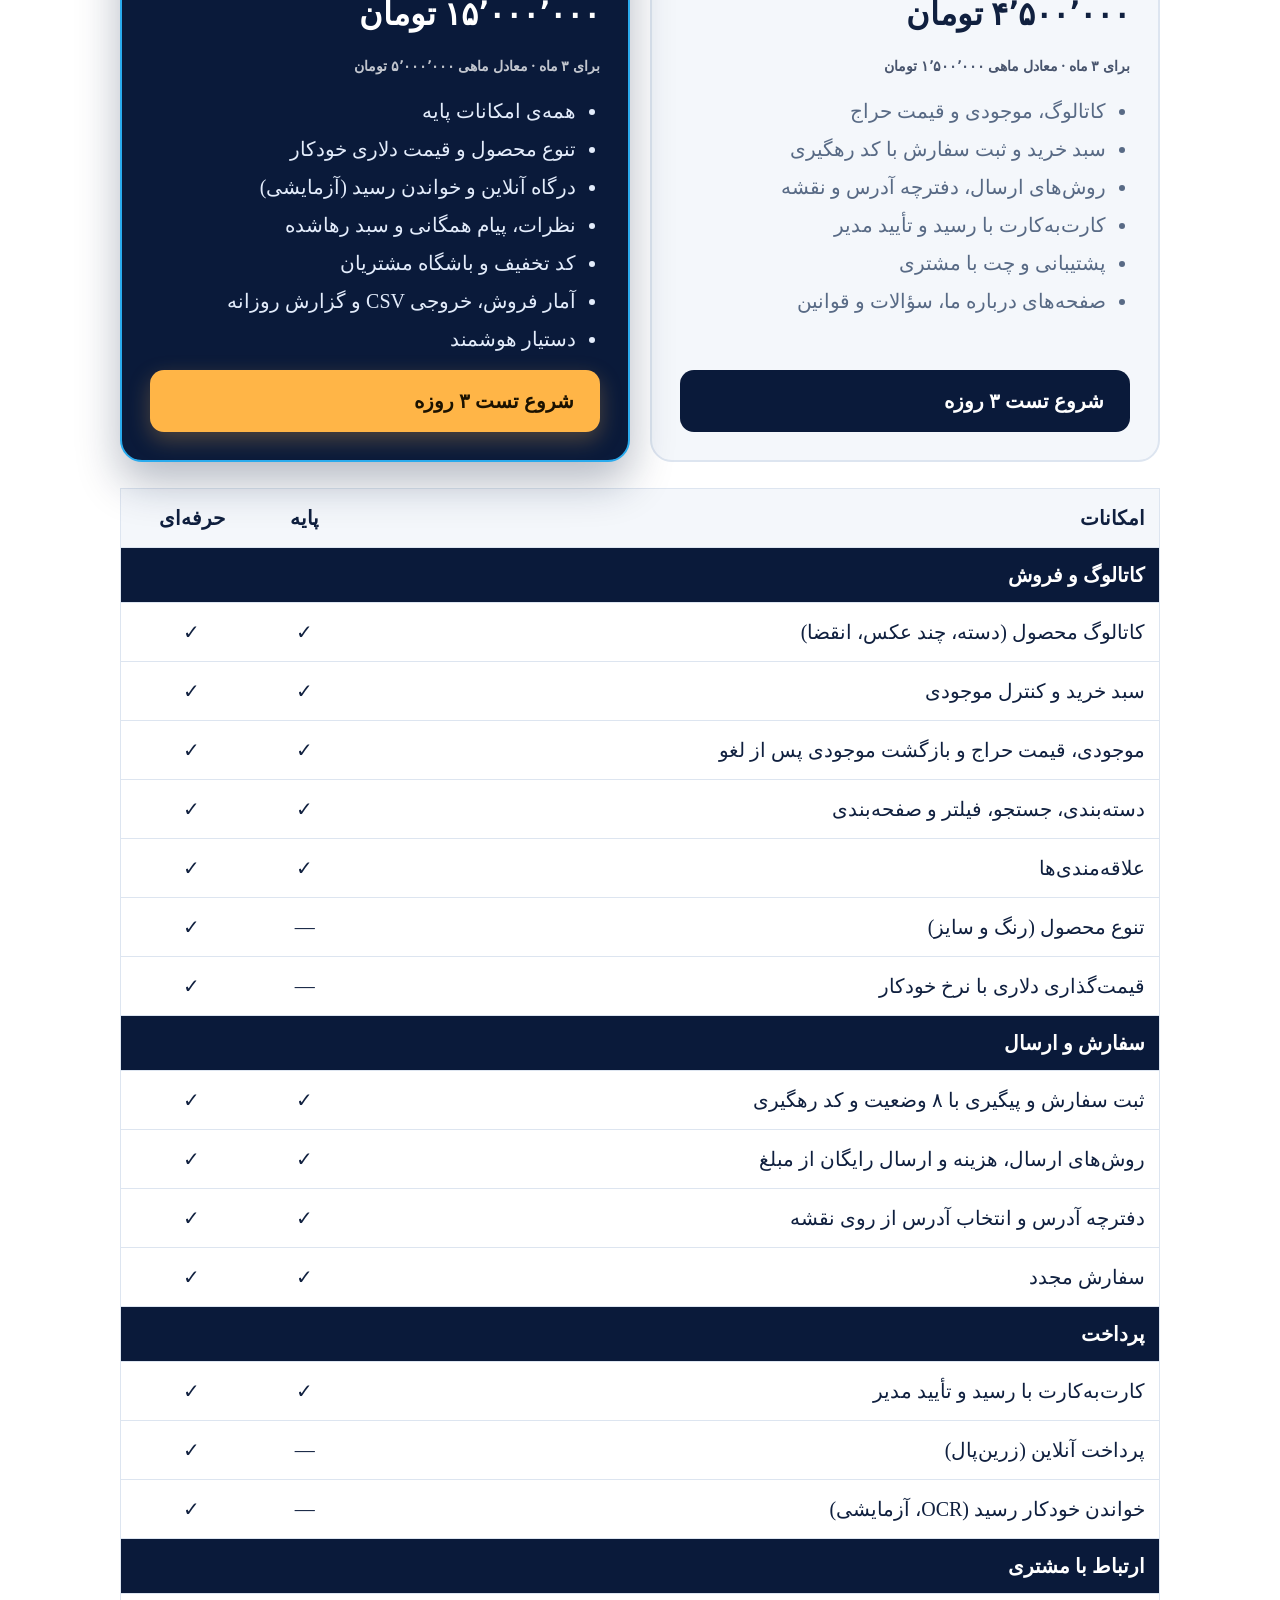
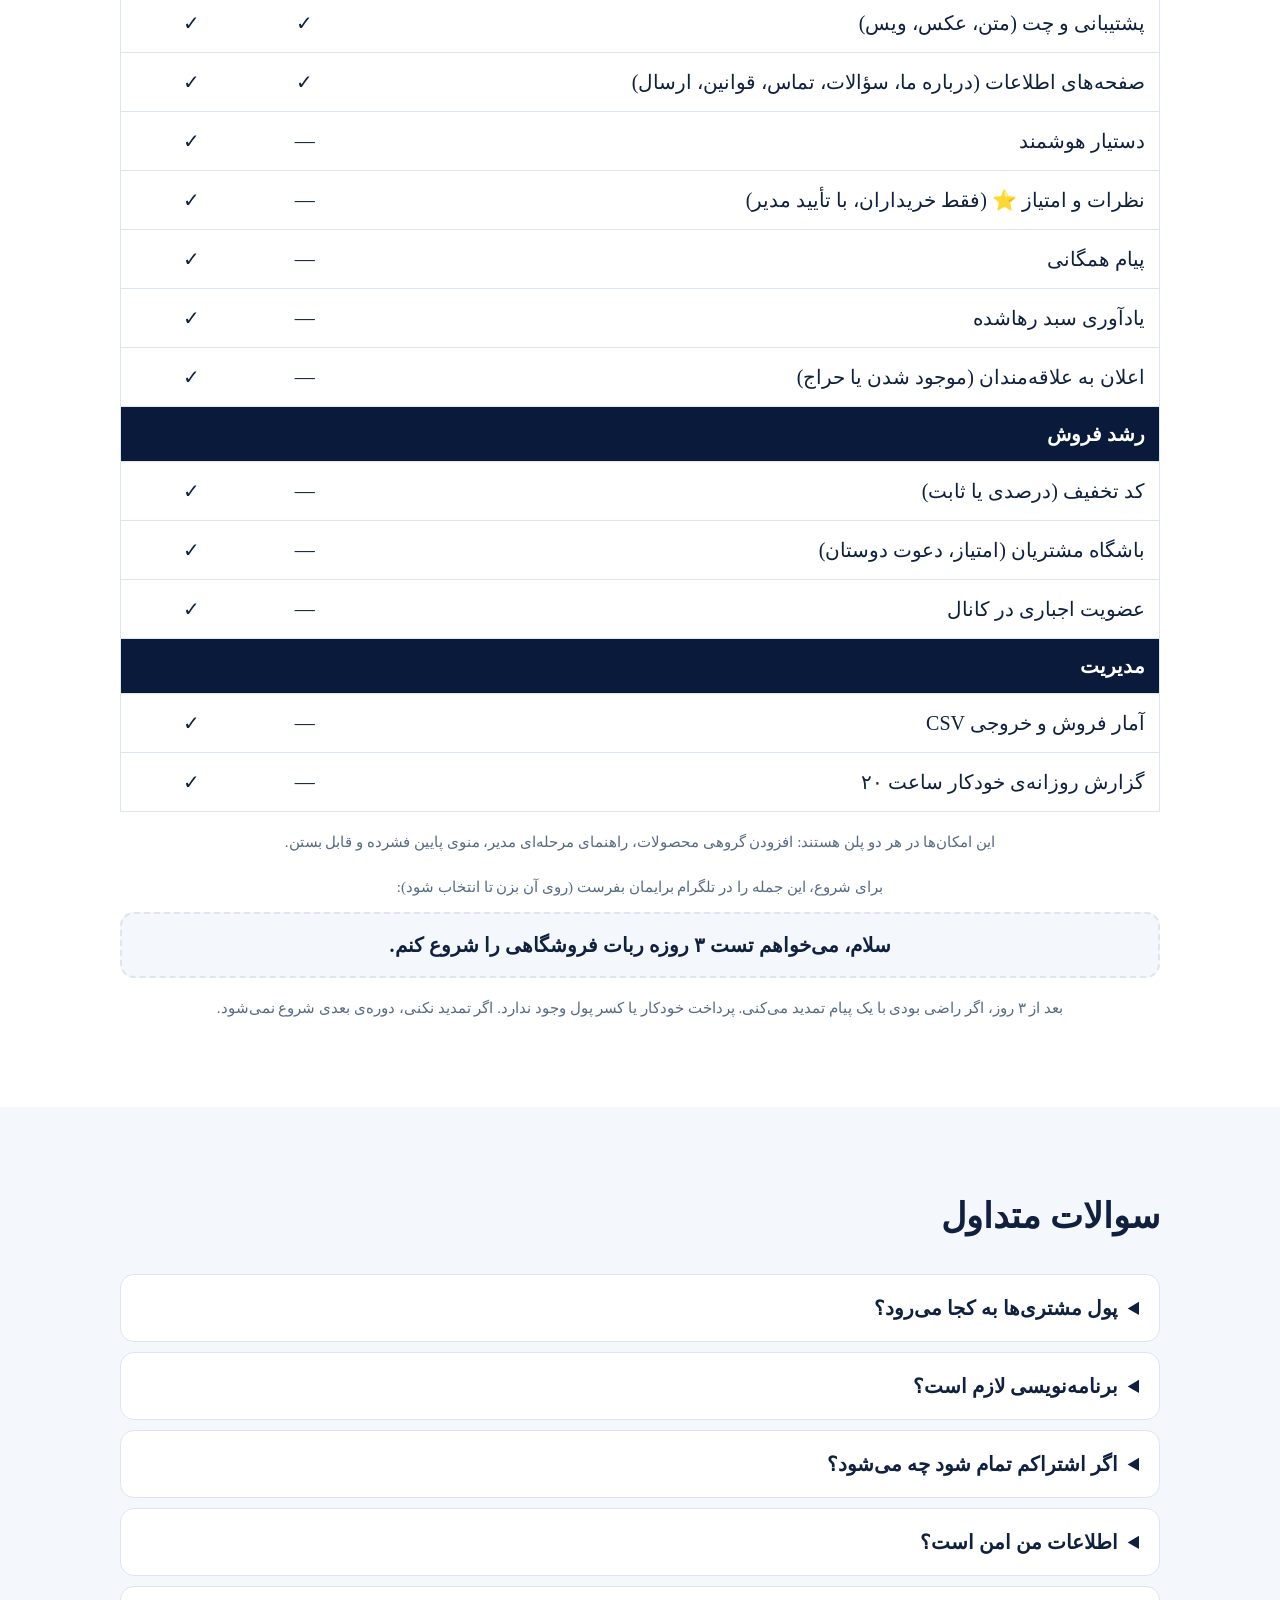
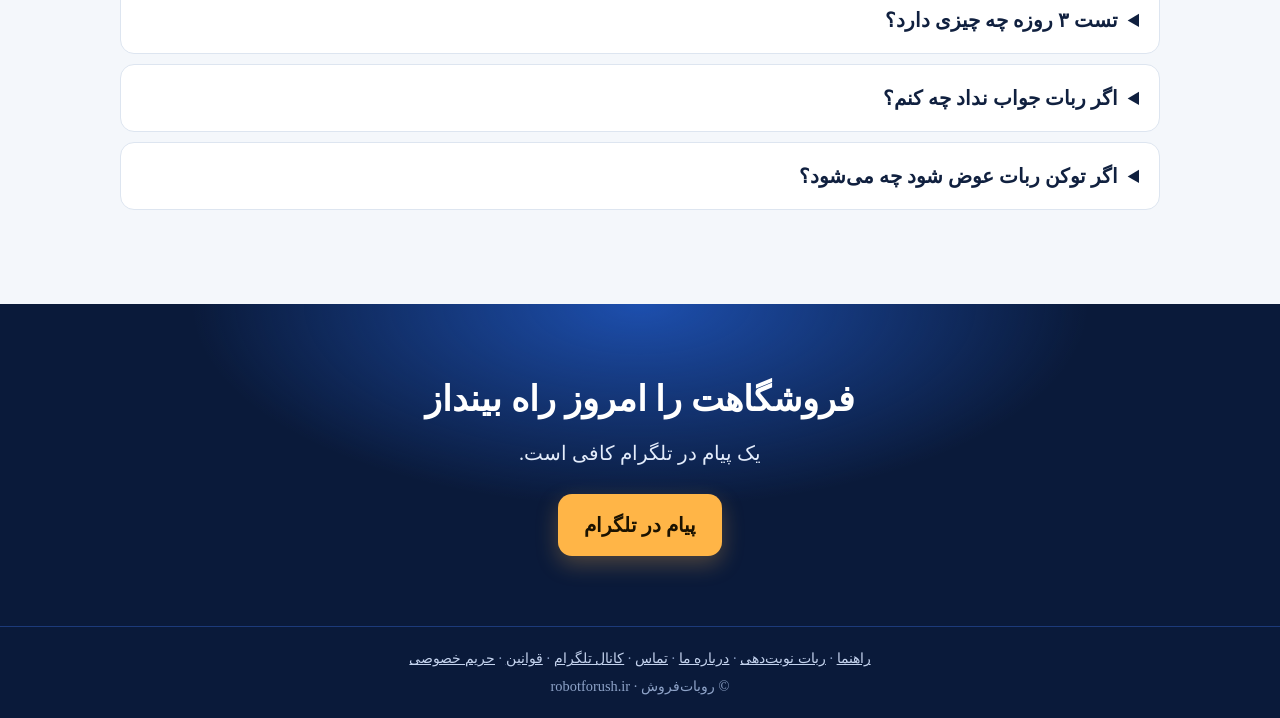
==== commit bb0f8f2e: "home products section, menu and footer links" ====
--- a/index.html
+++ b/index.html
@@ -5,7 +5,7 @@
 <meta name="viewport" content="width=device-width, initial-scale=1">
 <title>روبات‌فروش | فروشگاه تلگرامی آماده برای فروشنده‌ها</title>
 <meta name="description" content="در چند دقیقه فروشگاه خودت را داخل تلگرام راه بینداز: کاتالوگ، سبد خرید، پرداخت کارت‌به‌کارت، تخفیف و گزارش فروش.">
-<link rel="stylesheet" href="style.css?v=8">
+<link rel="stylesheet" href="style.css?v=9">
 <link rel="canonical" href="https://robotforush.ir/">
 <meta property="og:type" content="website">
 <meta property="og:locale" content="fa_IR">
@@ -22,7 +22,7 @@
 <header class="top">
   <a class="brand" href="/"><i>🤖</i> روبات‌فروش</a>
   <input type="checkbox" id="mn" class="mn-t"><label for="mn" class="mn-b" aria-label="منو">☰</label>
-  <nav class="mn"><a href="/">صفحه‌ی اصلی</a><a href="/#features">امکانات</a><a href="/#plans">پلن‌ها</a><a href="/guide/">راهنما</a><a href="/about/">درباره ما</a><a href="/contact/">تماس</a></nav>
+  <nav class="mn"><a href="/">صفحه‌ی اصلی</a><a href="/#features">امکانات</a><a href="/#plans">پلن‌ها</a><a href="/booking/">ربات نوبت‌دهی</a><a href="/guide/">راهنما</a><a href="/about/">درباره ما</a><a href="/contact/">تماس</a></nav>
   <a class="btn sm" href="tg://resolve?domain=ebiefgh62">شروع کن</a>
 </header>
 
@@ -51,6 +51,14 @@
       <div class="m bot d4">✅ سفارش ثبت شد. عکس رسید را بفرستید.</div>
       <div class="m bot d5">📦 رسید تأیید شد. سفارش در حال ارسال است.</div>
     </div>
+  </div>
+</section>
+
+<section id="products" class="block">
+  <h2>دو ربات، دو راه برای کسب‌وکار تو</h2>
+  <div class="plans">
+    <div class="plan prod"><h3>🛒 ربات فروشگاهی</h3><p>فروشگاه خودت را داخل تلگرام راه بینداز: کاتالوگ، سبد خرید، پرداخت کارت‌به‌کارت و مدیریت از داخل تلگرام.</p><a class="btn dark" href="#features">دیدن امکانات</a></div>
+    <div class="plan prod"><h3>📅 ربات نوبت‌دهی</h3><p>مشتری بدون تماس تلفنی داخل تلگرام یا بله نوبت می‌گیرد. مناسب آرایشگاه، مطب، دندان‌پزشکی، فیزیوتراپی و هر کسب‌وکار نوبتی.</p><a class="btn" href="/booking/">دیدن ربات نوبت‌دهی</a></div>
   </div>
 </section>
 
@@ -186,7 +194,7 @@
   <a class="btn" href="tg://resolve?domain=ebiefgh62">پیام در تلگرام</a>
 </section>
 </main>
-<footer><a href="/guide/">راهنما</a> · <a href="/about/">درباره ما</a> · <a href="/contact/">تماس</a> · <a href="/terms/">قوانین</a> · <a href="/privacy/">حریم خصوصی</a><br>© روبات‌فروش · robotforush.ir</footer>
+<footer><a href="/guide/">راهنما</a> · <a href="/booking/">ربات نوبت‌دهی</a> · <a href="/about/">درباره ما</a> · <a href="/contact/">تماس</a> · <a href="tg://resolve?domain=robotforush">کانال تلگرام</a> · <a href="/terms/">قوانین</a> · <a href="/privacy/">حریم خصوصی</a><br>© روبات‌فروش · robotforush.ir</footer>
 <a class="sticky-cta" href="tg://resolve?domain=ebiefgh62">🎁 شروع تست ۳ روزه</a>
 </body>
 </html>
--- a/style.css
+++ b/style.css
@@ -139,3 +139,4 @@
 .limits h2{margin-bottom:12px}
 .limits ul{padding-inline-start:1.2em;display:grid;gap:8px;color:var(--mute)}
 .demo{display:flex;gap:12px;flex-wrap:wrap}
+.prod p{color:var(--mute);flex:1}
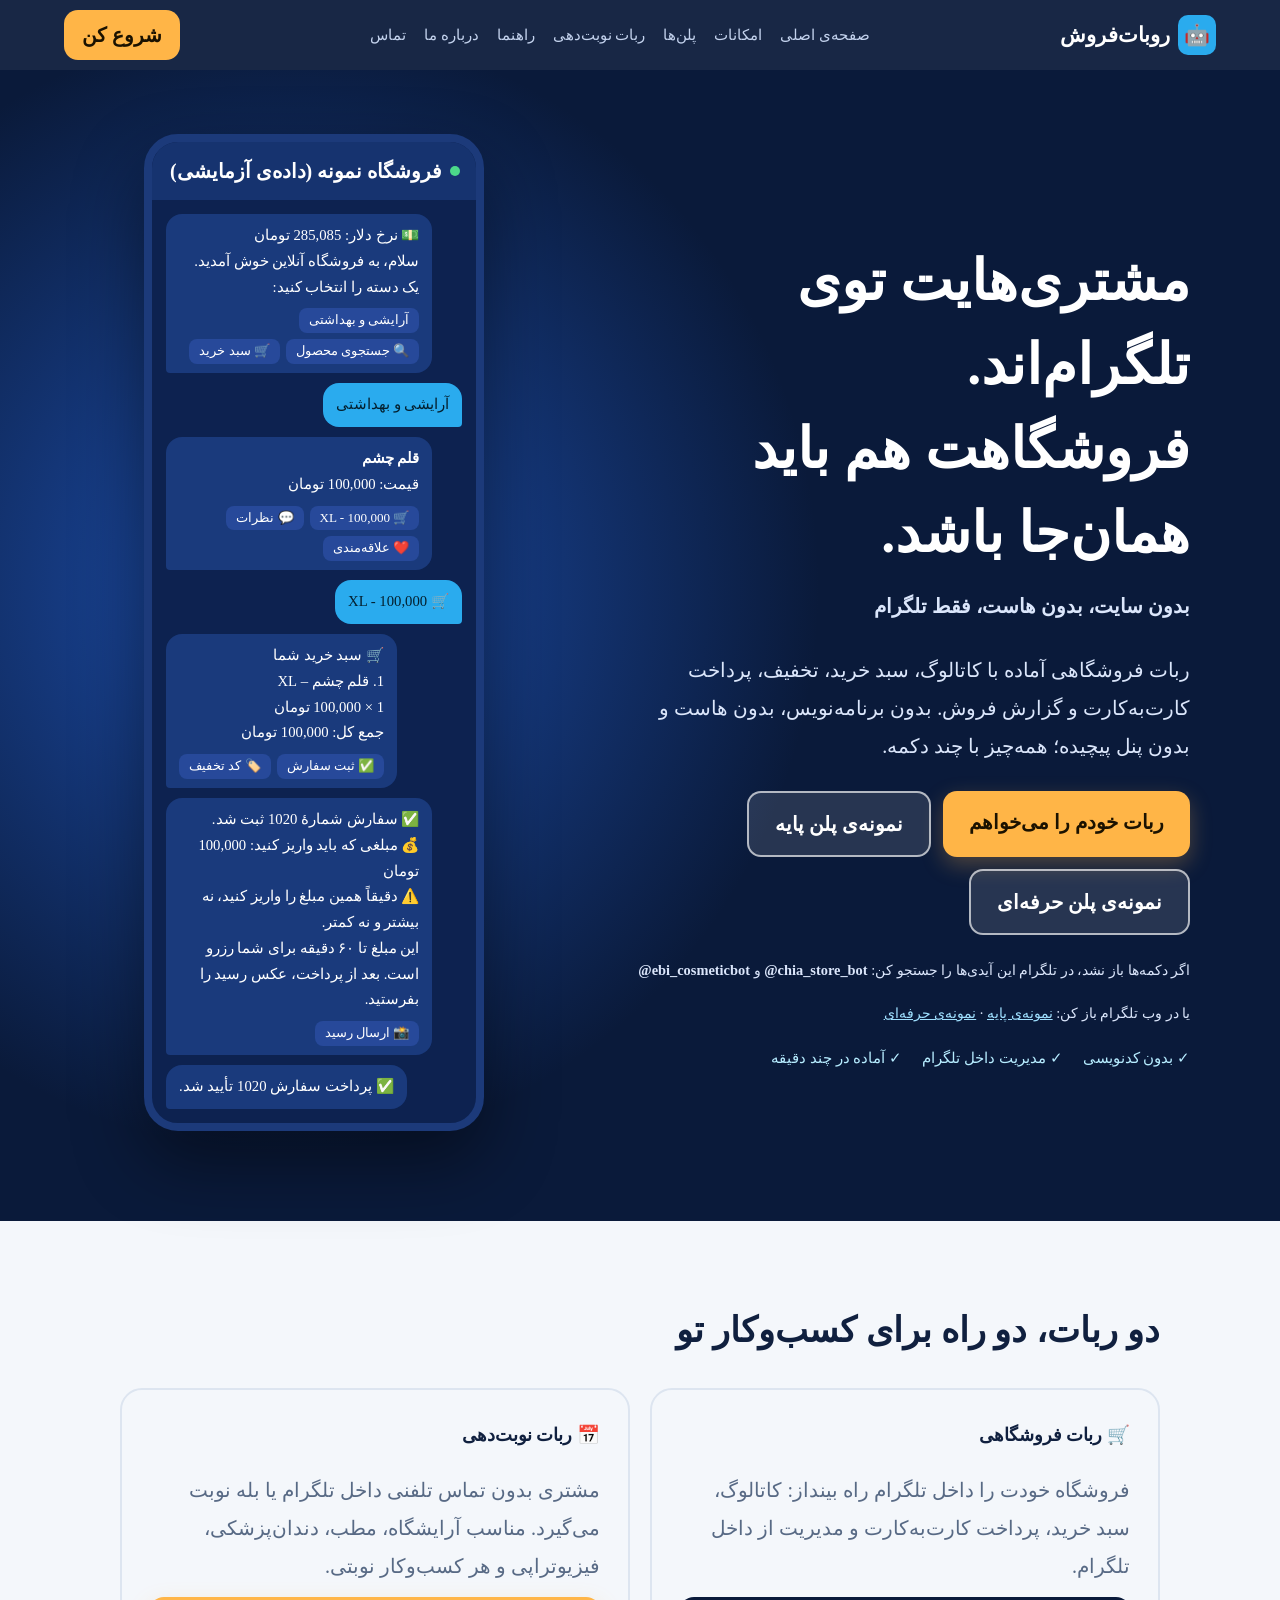
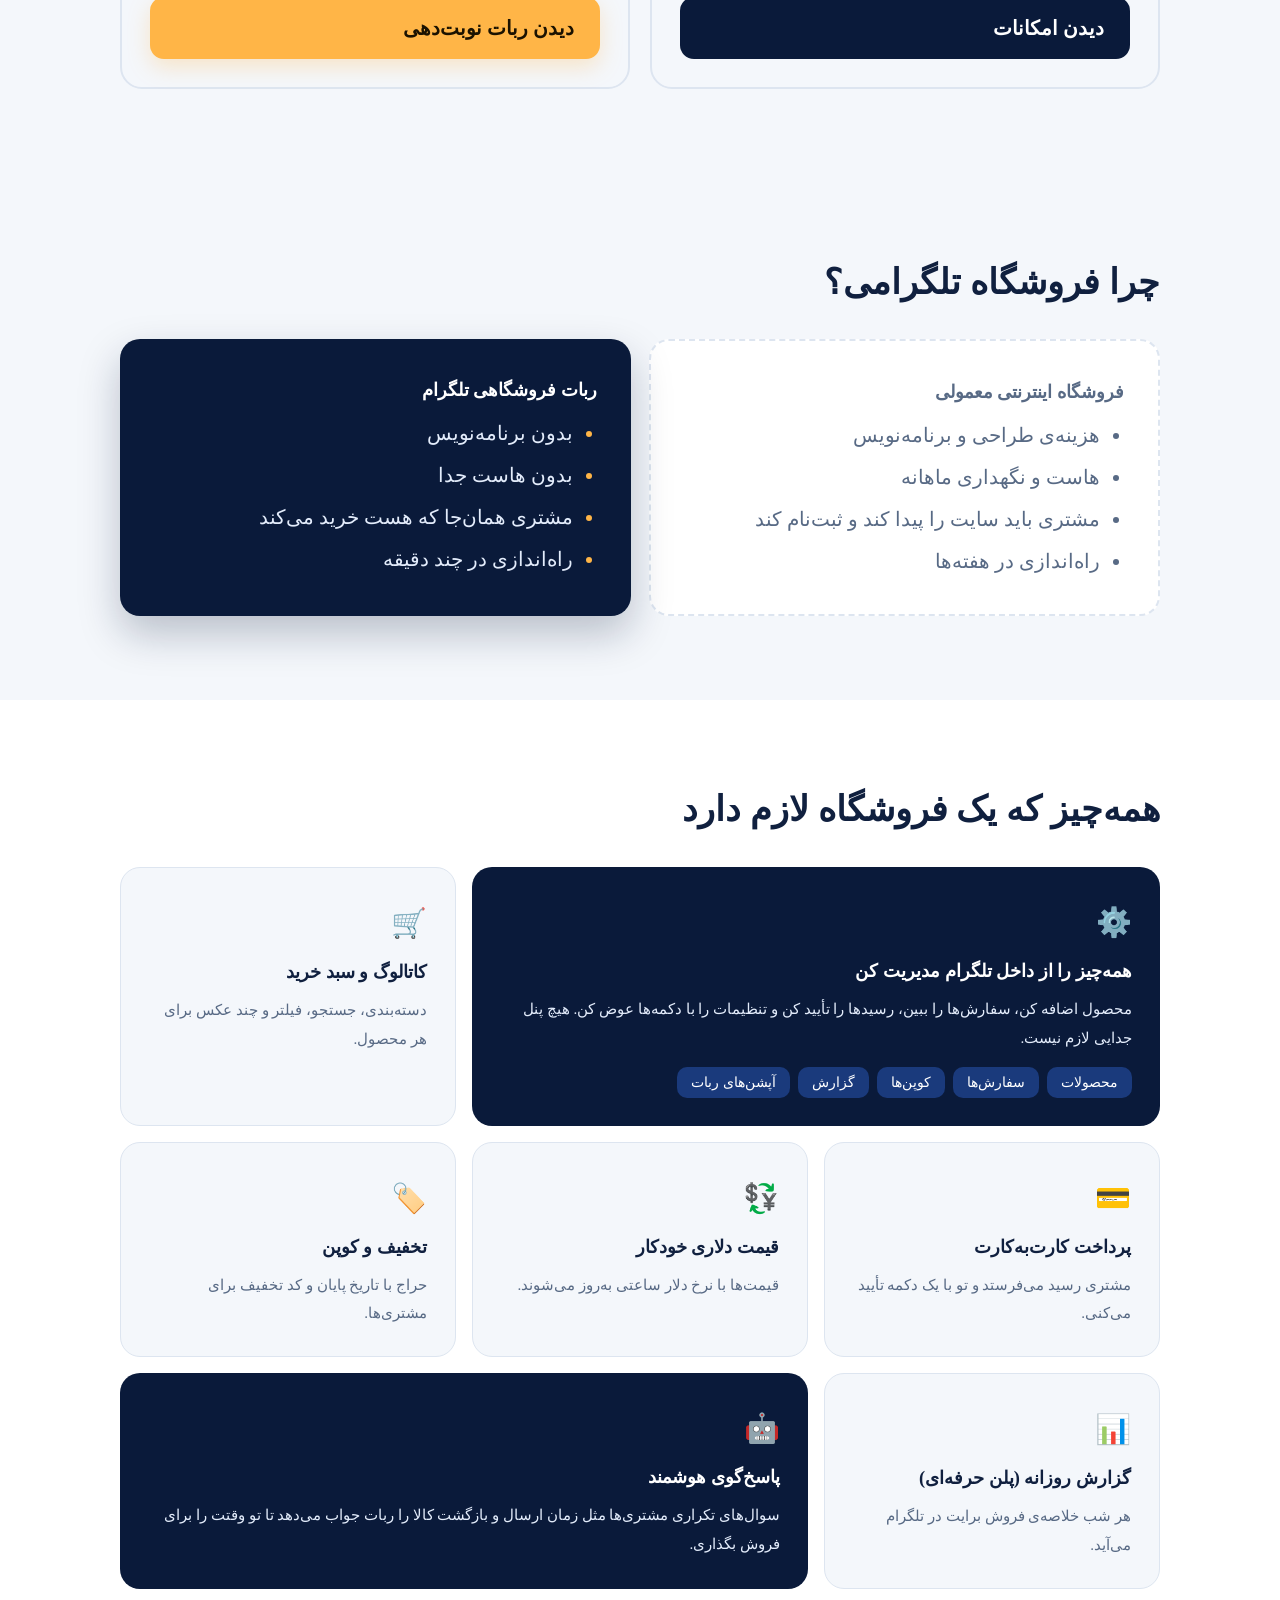
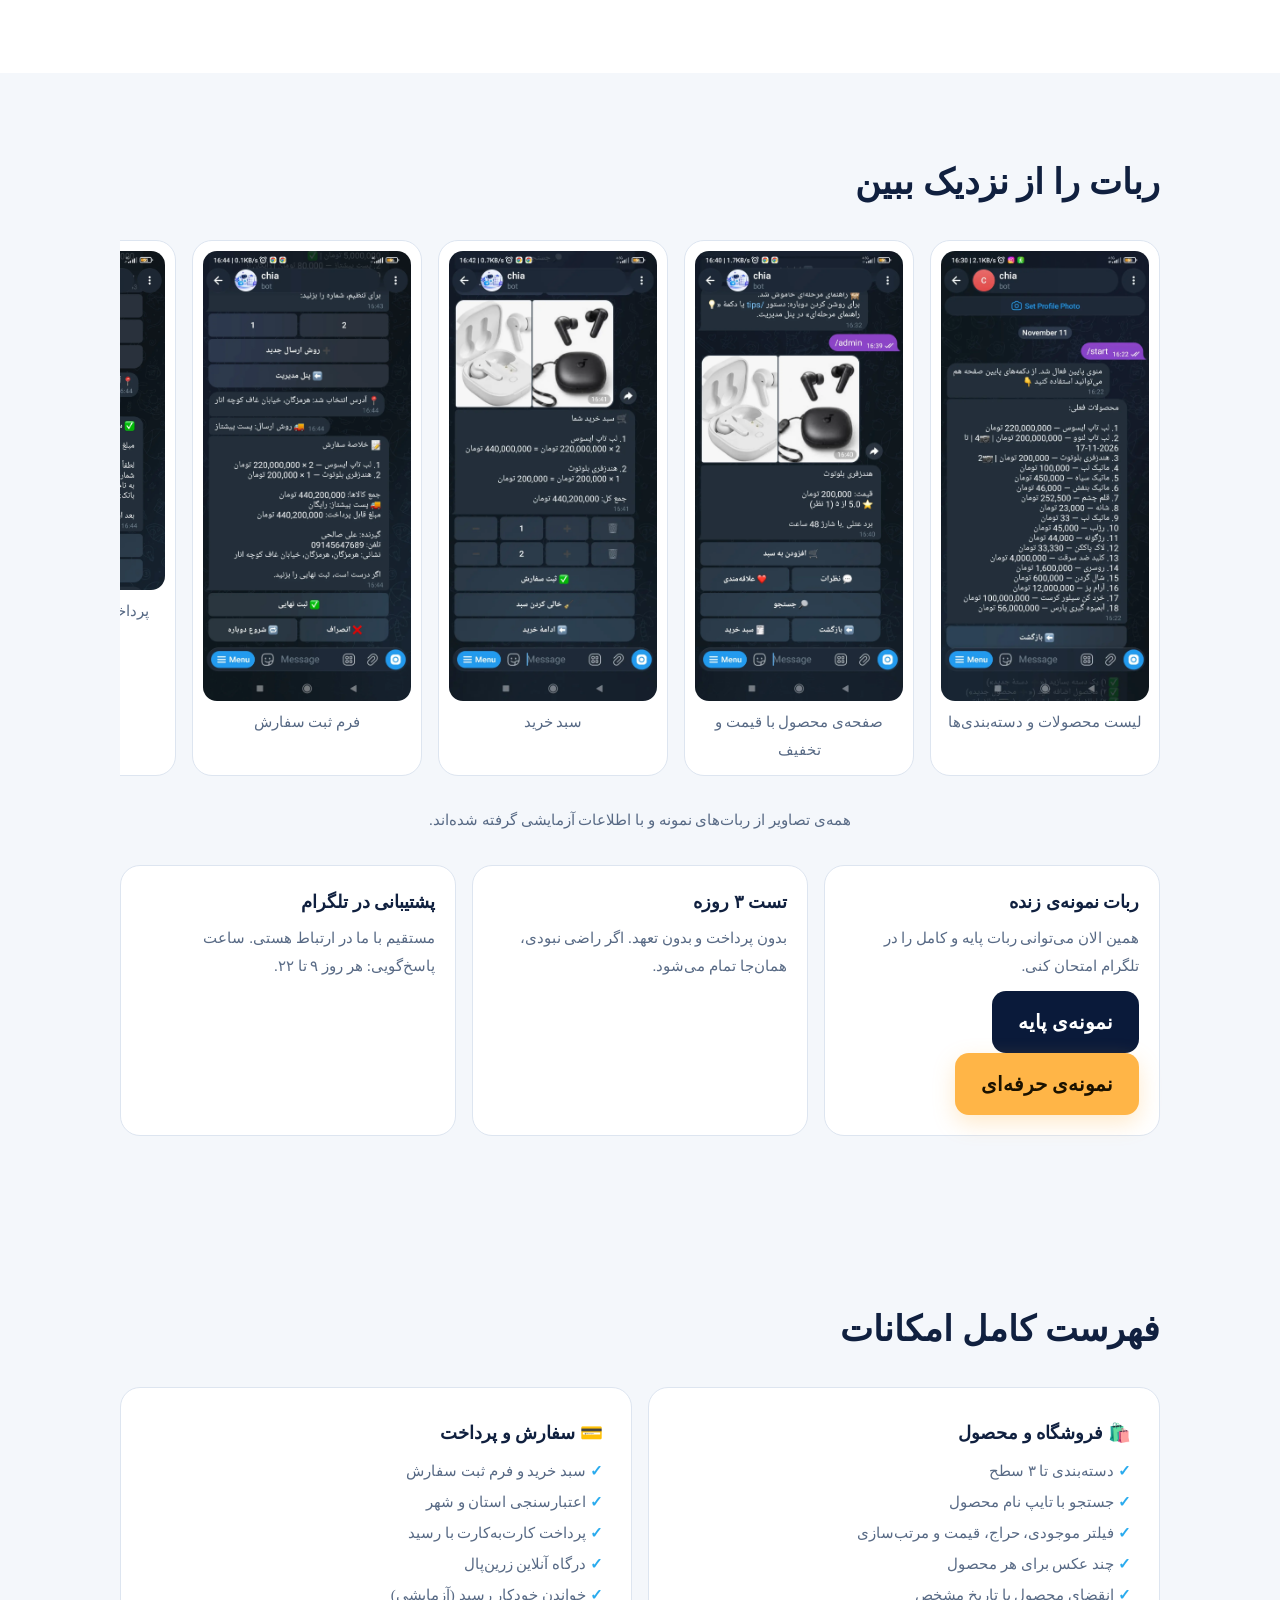
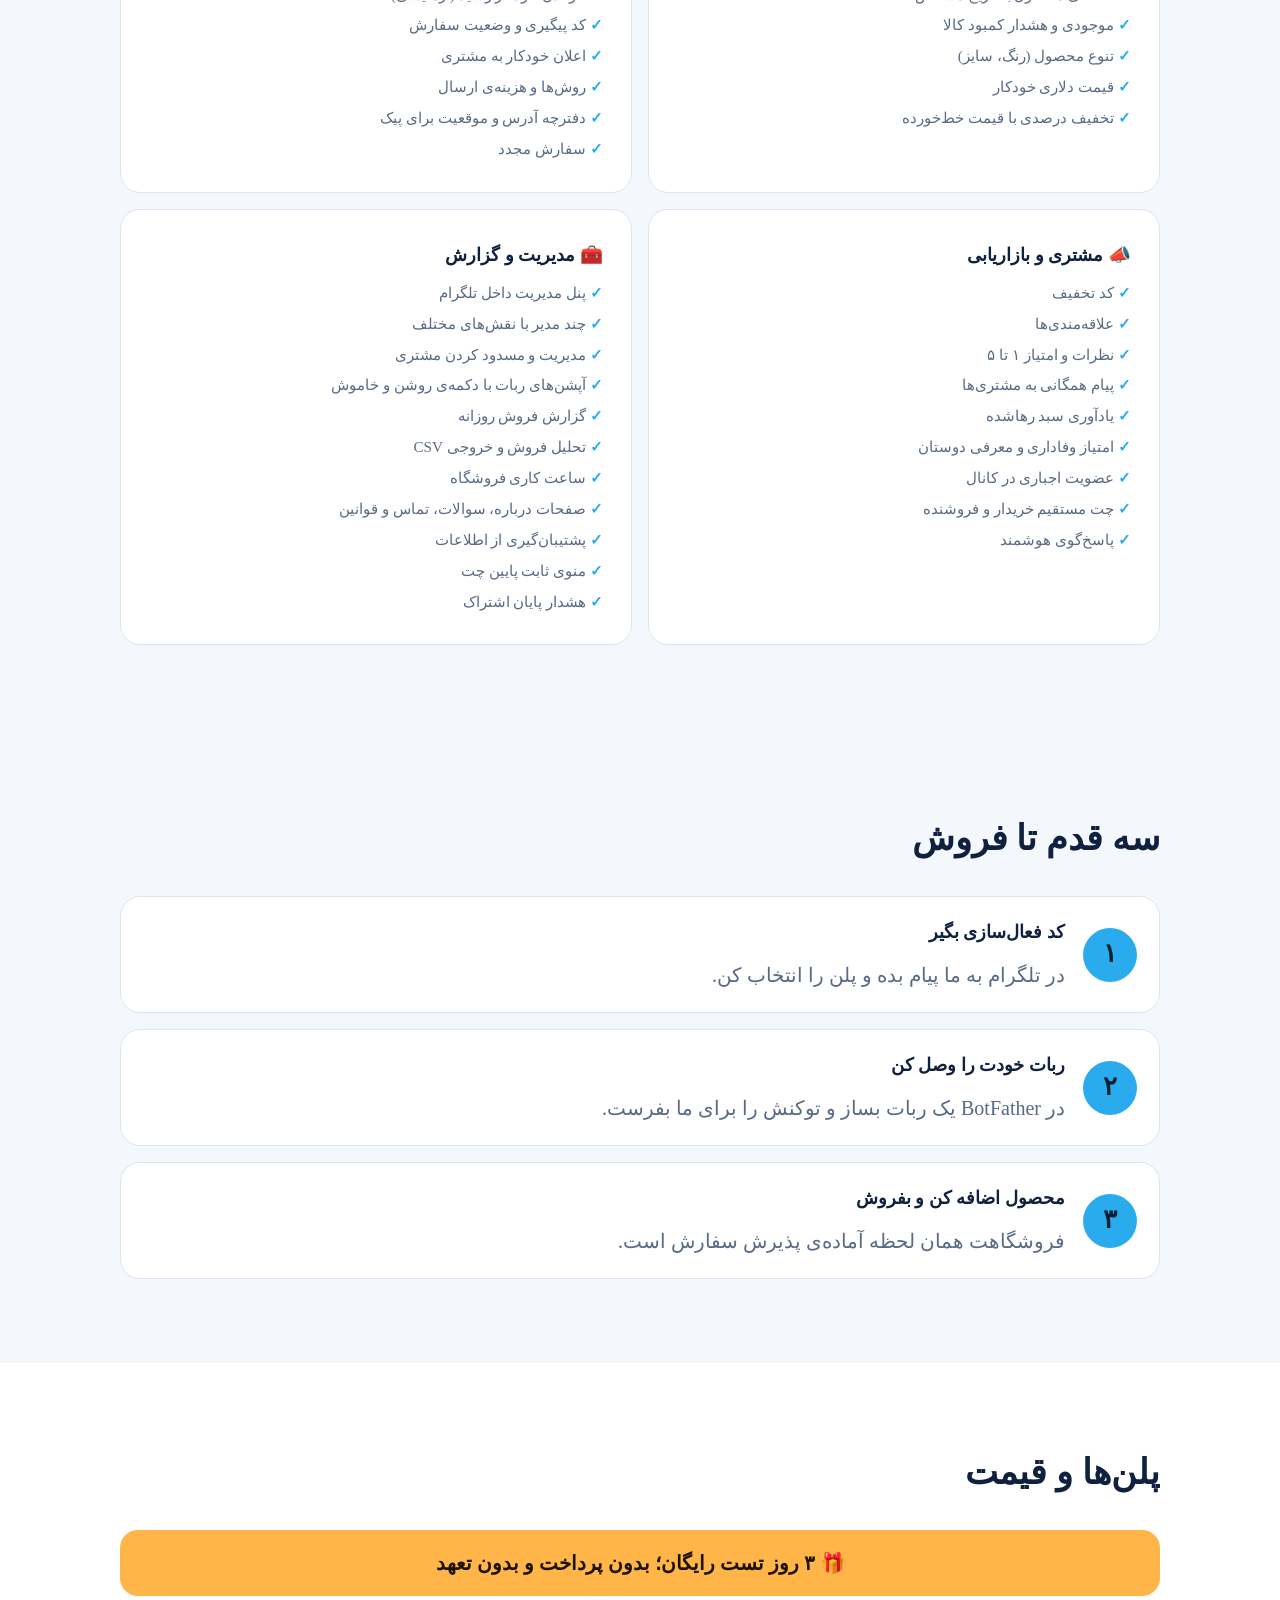
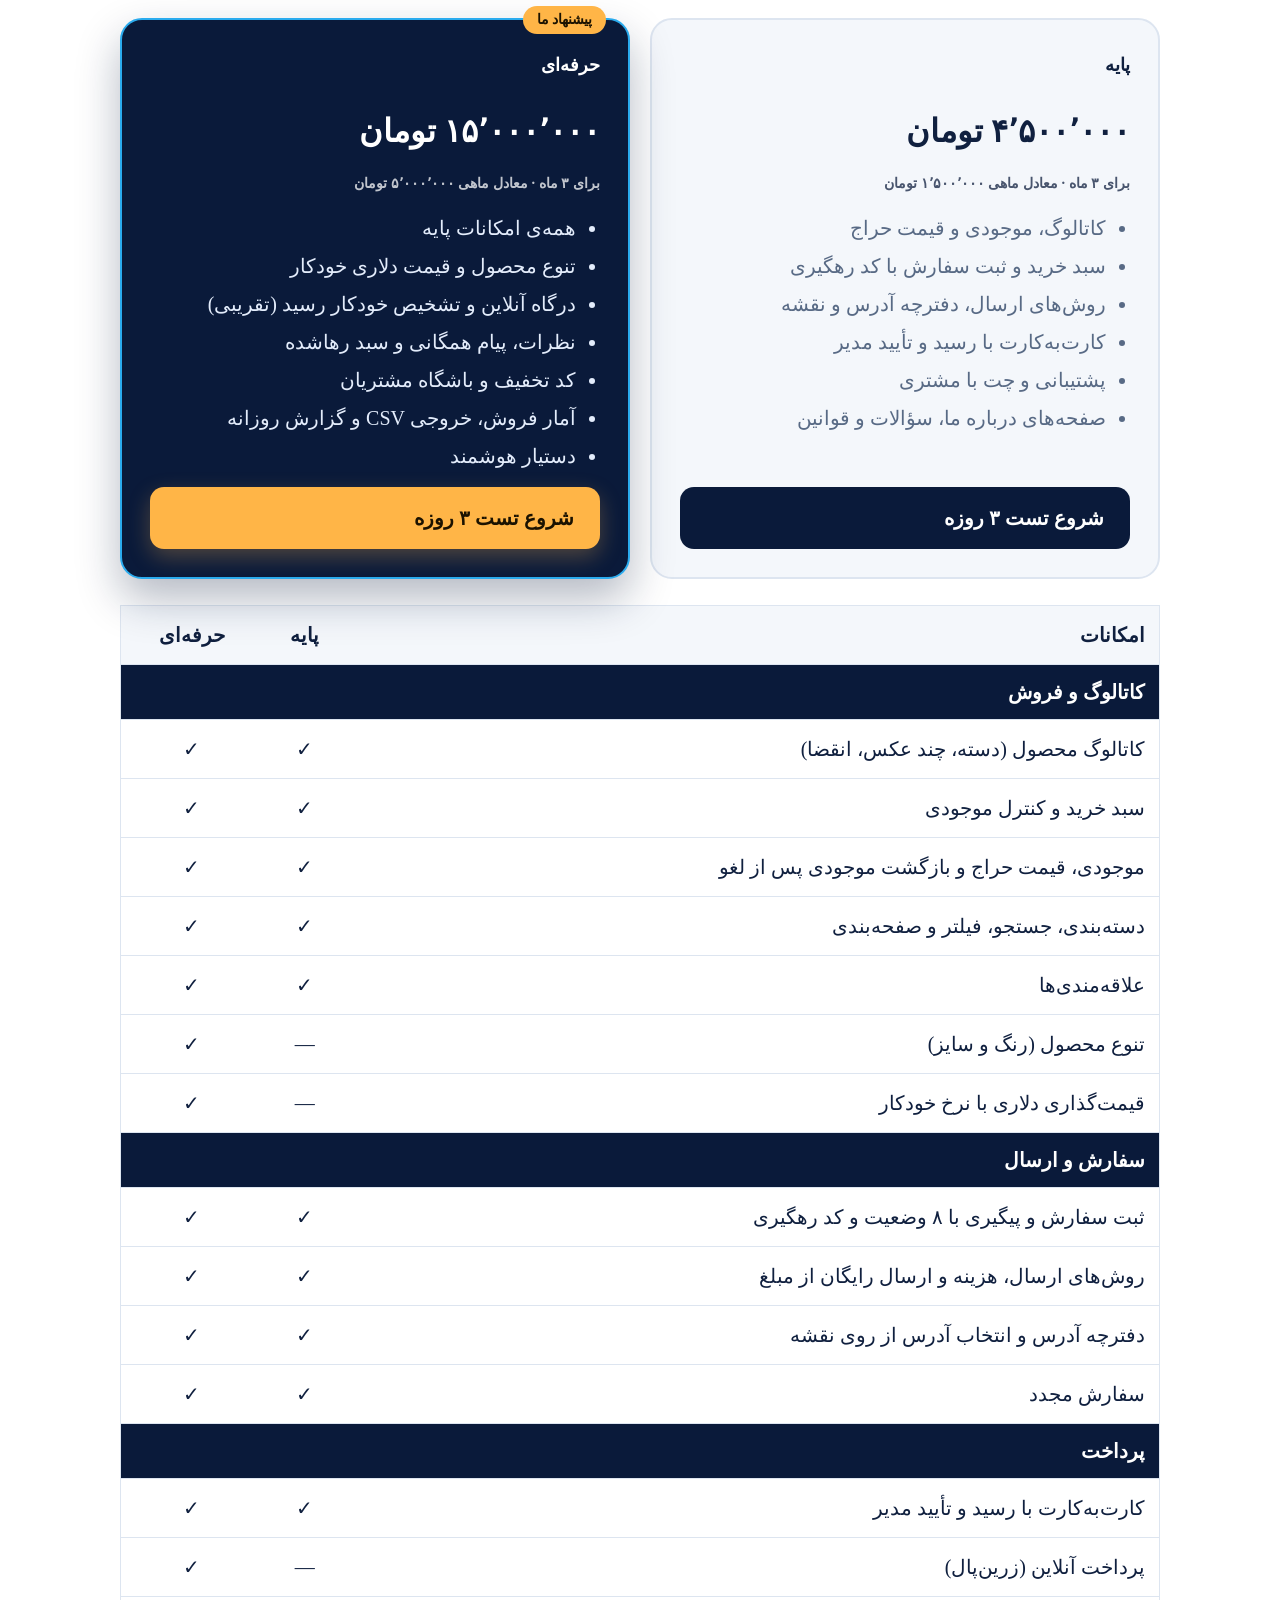
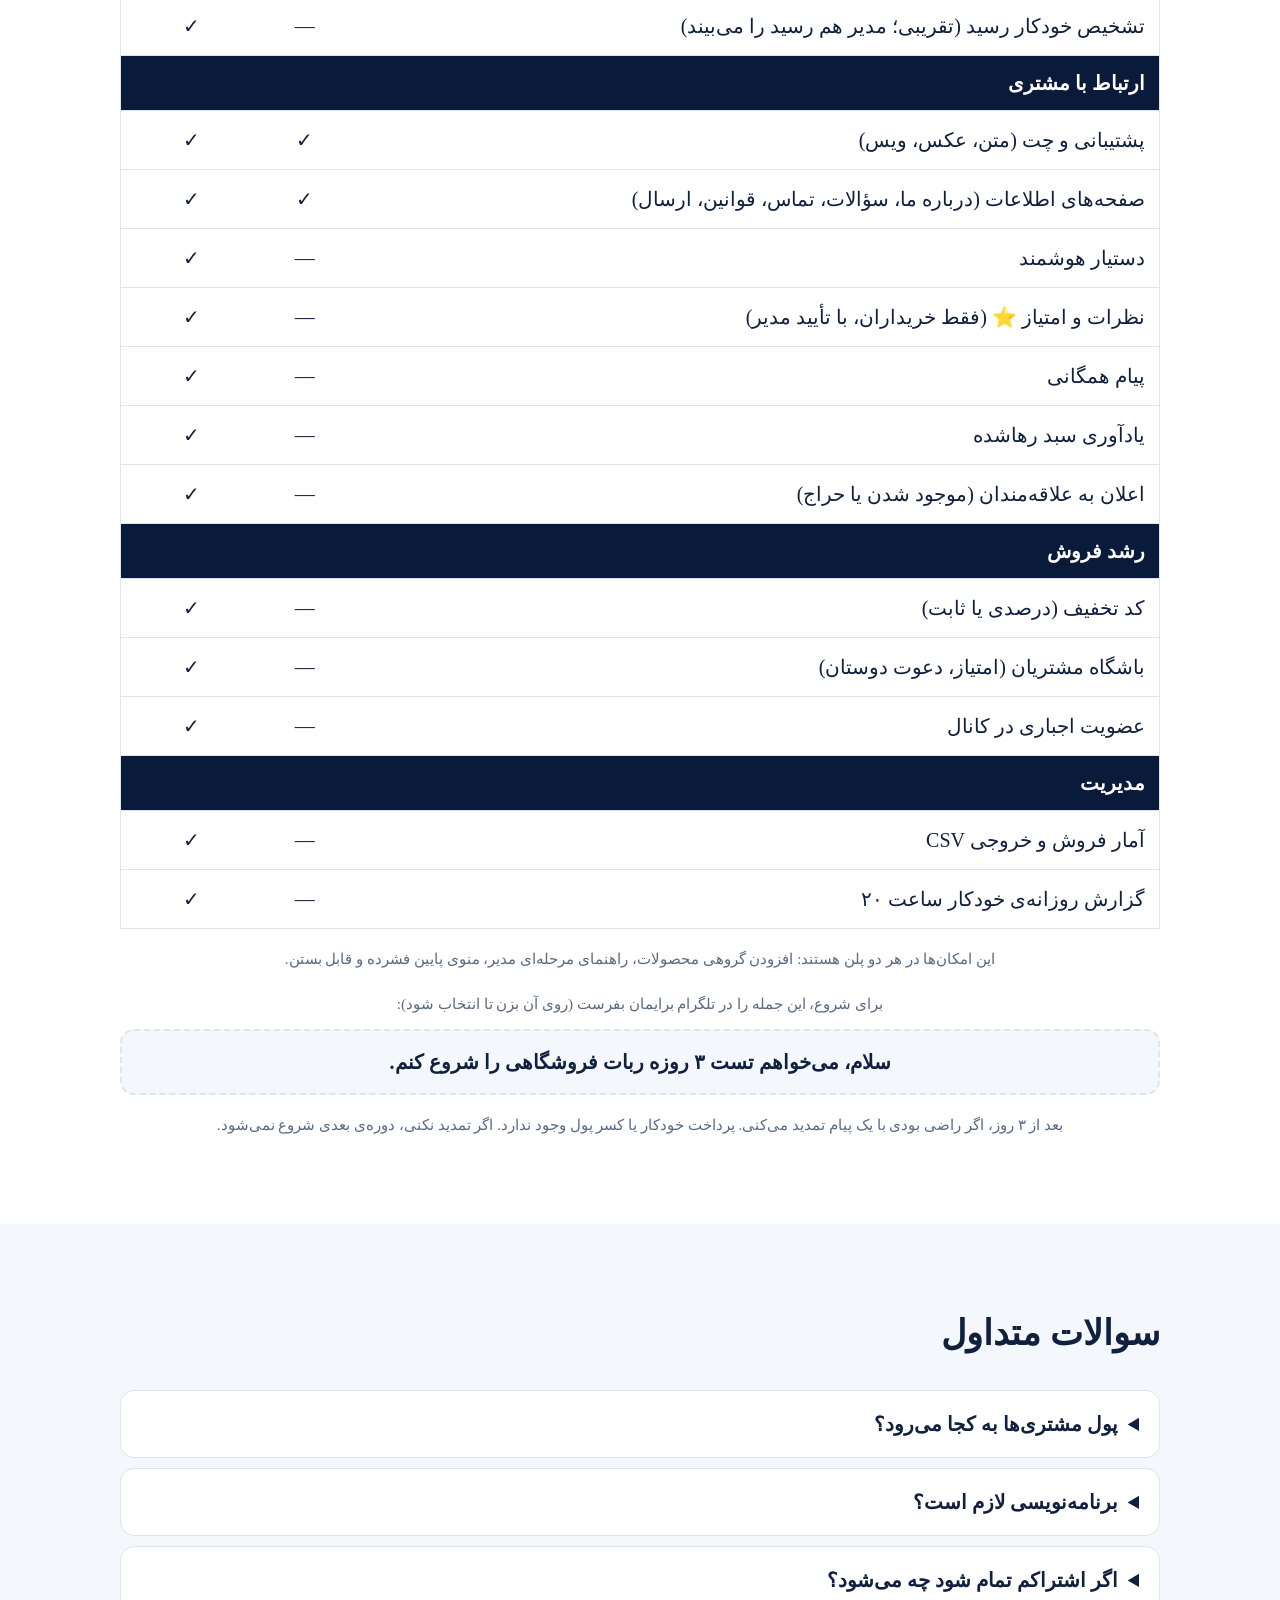
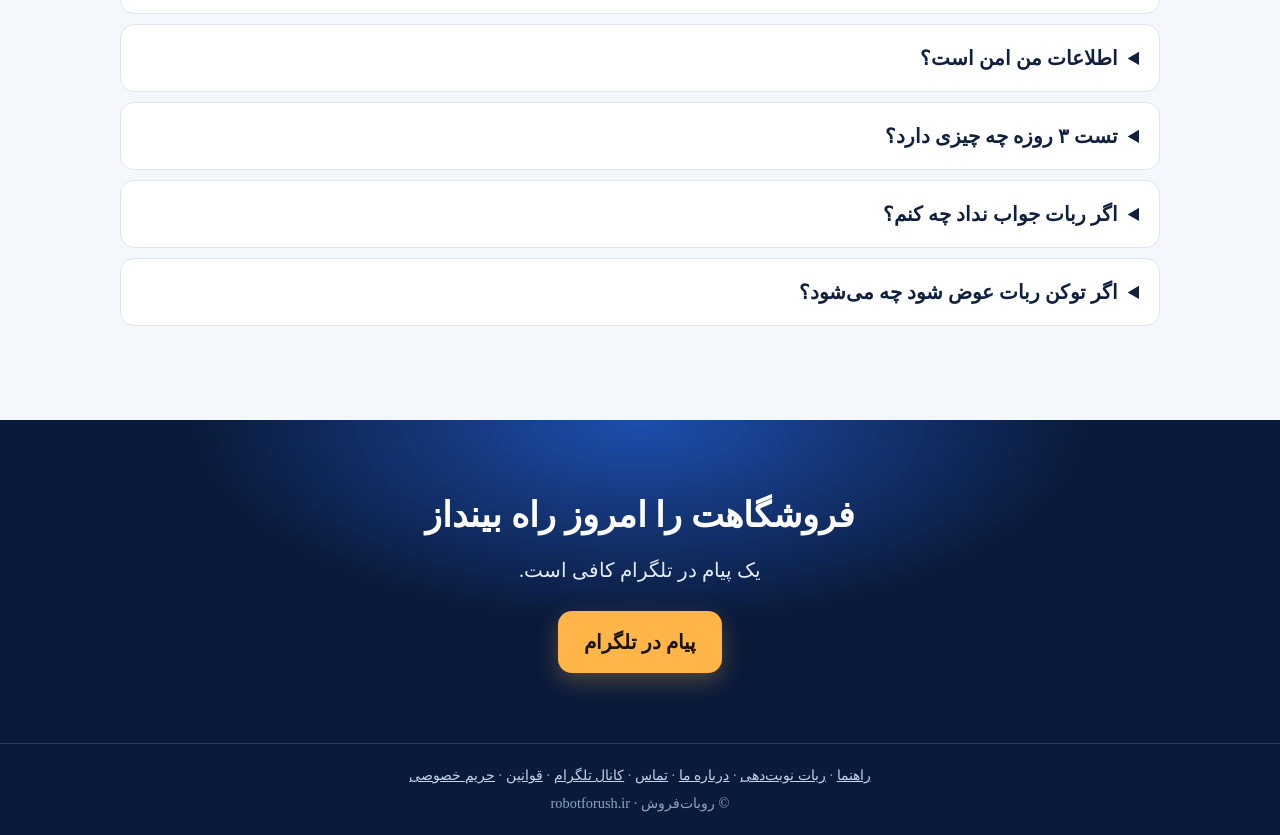
==== commit 9764f4ed: "sample chats now match the real bots" ====
--- a/index.html
+++ b/index.html
@@ -41,15 +41,16 @@
     <p class="hint">یا در وب تلگرام باز کن: <a href="https://web.telegram.org/k/#@chia_store_bot">نمونه‌ی پایه</a> · <a href="https://web.telegram.org/k/#@ebi_cosmeticbot">نمونه‌ی حرفه‌ای</a></p>
     <ul class="ticks"><li>✓ بدون کدنویسی</li><li>✓ مدیریت داخل تلگرام</li><li>✓ آماده در چند دقیقه</li></ul>
   </div>
-  <div class="phone" aria-label="نمونه‌ی گفتگو با ربات فروشگاه">
-    <div class="ph-head"><span class="dot"></span> فروشگاه نمونه</div>
+  <div class="phone" aria-label="نمونه‌ی گفتگو با ربات فروشگاهی">
+    <div class="ph-head"><span class="dot"></span> فروشگاه نمونه (داده‌ی آزمایشی)</div>
     <div class="ph-body">
-      <div class="m me d1">سلام، کفش ورزشی دارید؟</div>
-      <div class="m bot d2"><b>کفش ورزشی سبک</b><br><s>۹۸۰٬۰۰۰</s> <span class="sale">۱۵٪ تخفیف</span><br><strong>۸۳۳٬۰۰۰ تومان</strong>
-        <div class="keys"><span>🛒 افزودن به سبد</span><span>♡</span></div></div>
-      <div class="m me d3">پرداخت کارت‌به‌کارت</div>
-      <div class="m bot d4">✅ سفارش ثبت شد. عکس رسید را بفرستید.</div>
-      <div class="m bot d5">📦 رسید تأیید شد. سفارش در حال ارسال است.</div>
+      <div class="m bot d1">💵 نرخ دلار: 285,085 تومان<br>سلام، به فروشگاه آنلاین خوش آمدید. یک دسته را انتخاب کنید:<div class="keys"><span>آرایشی و بهداشتی</span><span>🔍 جستجوی محصول</span><span>🛒 سبد خرید</span></div></div>
+      <div class="m me d2">آرایشی و بهداشتی</div>
+      <div class="m bot d3"><b>قلم چشم</b><br>قیمت: 100,000 تومان<div class="keys"><span>🛒 XL - 100,000</span><span>💬 نظرات</span><span>❤️ علاقه‌مندی</span></div></div>
+      <div class="m me d4">🛒 XL - 100,000</div>
+      <div class="m bot d5">🛒 سبد خرید شما<br>1. قلم چشم – XL<br>1 × 100,000 تومان<br>جمع کل: 100,000 تومان<div class="keys"><span>✅ ثبت سفارش</span><span>🏷️ کد تخفیف</span></div></div>
+      <div class="m bot d6">✅ سفارش شمارهٔ 1020 ثبت شد.<br>💰 مبلغی که باید واریز کنید: 100,000 تومان<br>⚠️ دقیقاً همین مبلغ را واریز کنید، نه بیشتر و نه کمتر.<br>این مبلغ تا ۶۰ دقیقه برای شما رزرو است. بعد از پرداخت، عکس رسید را بفرستید.<div class="keys"><span>📸 ارسال رسید</span></div></div>
+      <div class="m bot d7">✅ پرداخت سفارش 1020 تأیید شد.</div>
     </div>
   </div>
 </section>
@@ -134,7 +135,7 @@
   <div class="trial">🎁 ۳ روز تست رایگان؛ بدون پرداخت و بدون تعهد</div>
   <div class="plans">
     <div class="plan"><h3>پایه</h3><p class="price"><span class="amount">۴٬۵۰۰٬۰۰۰ تومان</span><span class="per">برای ۳ ماه · معادل ماهی ۱٬۵۰۰٬۰۰۰ تومان</span></p><ul><li>کاتالوگ، موجودی و قیمت حراج</li><li>سبد خرید و ثبت سفارش با کد رهگیری</li><li>روش‌های ارسال، دفترچه آدرس و نقشه</li><li>کارت‌به‌کارت با رسید و تأیید مدیر</li><li>پشتیبانی و چت با مشتری</li><li>صفحه‌های درباره ما، سؤالات و قوانین</li></ul><a class="btn dark" href="tg://resolve?domain=ebiefgh62">شروع تست ۳ روزه</a></div>
-    <div class="plan full"><span class="flag">پیشنهاد ما</span><h3>حرفه‌ای</h3><p class="price"><span class="amount">۱۵٬۰۰۰٬۰۰۰ تومان</span><span class="per">برای ۳ ماه · معادل ماهی ۵٬۰۰۰٬۰۰۰ تومان</span></p><ul><li>همه‌ی امکانات پایه</li><li>تنوع محصول و قیمت دلاری خودکار</li><li>درگاه آنلاین و خواندن رسید (آزمایشی)</li><li>نظرات، پیام همگانی و سبد رهاشده</li><li>کد تخفیف و باشگاه مشتریان</li><li>آمار فروش، خروجی CSV و گزارش روزانه</li><li>دستیار هوشمند</li></ul><a class="btn" href="tg://resolve?domain=ebiefgh62">شروع تست ۳ روزه</a></div>
+    <div class="plan full"><span class="flag">پیشنهاد ما</span><h3>حرفه‌ای</h3><p class="price"><span class="amount">۱۵٬۰۰۰٬۰۰۰ تومان</span><span class="per">برای ۳ ماه · معادل ماهی ۵٬۰۰۰٬۰۰۰ تومان</span></p><ul><li>همه‌ی امکانات پایه</li><li>تنوع محصول و قیمت دلاری خودکار</li><li>درگاه آنلاین و تشخیص خودکار رسید (تقریبی)</li><li>نظرات، پیام همگانی و سبد رهاشده</li><li>کد تخفیف و باشگاه مشتریان</li><li>آمار فروش، خروجی CSV و گزارش روزانه</li><li>دستیار هوشمند</li></ul><a class="btn" href="tg://resolve?domain=ebiefgh62">شروع تست ۳ روزه</a></div>
   </div>
   <div class="tbl"><table>
     <tr><th>امکانات</th><th>پایه</th><th>حرفه‌ای</th></tr>
@@ -154,7 +155,7 @@
     <tr class="grow"><th colspan="3">پرداخت</th></tr>
     <tr><td>کارت‌به‌کارت با رسید و تأیید مدیر</td><td>✓</td><td>✓</td></tr>
     <tr><td>پرداخت آنلاین (زرین‌پال)</td><td>—</td><td>✓</td></tr>
-    <tr><td>خواندن خودکار رسید (OCR، آزمایشی)</td><td>—</td><td>✓</td></tr>
+    <tr><td>تشخیص خودکار رسید (تقریبی؛ مدیر هم رسید را می‌بیند)</td><td>—</td><td>✓</td></tr>
     <tr class="grow"><th colspan="3">ارتباط با مشتری</th></tr>
     <tr><td>پشتیبانی و چت (متن، عکس، ویس)</td><td>✓</td><td>✓</td></tr>
     <tr><td>صفحه‌های اطلاعات (درباره ما، سؤالات، تماس، قوانین، ارسال)</td><td>✓</td><td>✓</td></tr>
--- a/style.css
+++ b/style.css
@@ -140,3 +140,4 @@
 .limits ul{padding-inline-start:1.2em;display:grid;gap:8px;color:var(--mute)}
 .demo{display:flex;gap:12px;flex-wrap:wrap}
 .prod p{color:var(--mute);flex:1}
+.d6{animation-delay:6.8s}.d7{animation-delay:8.2s}
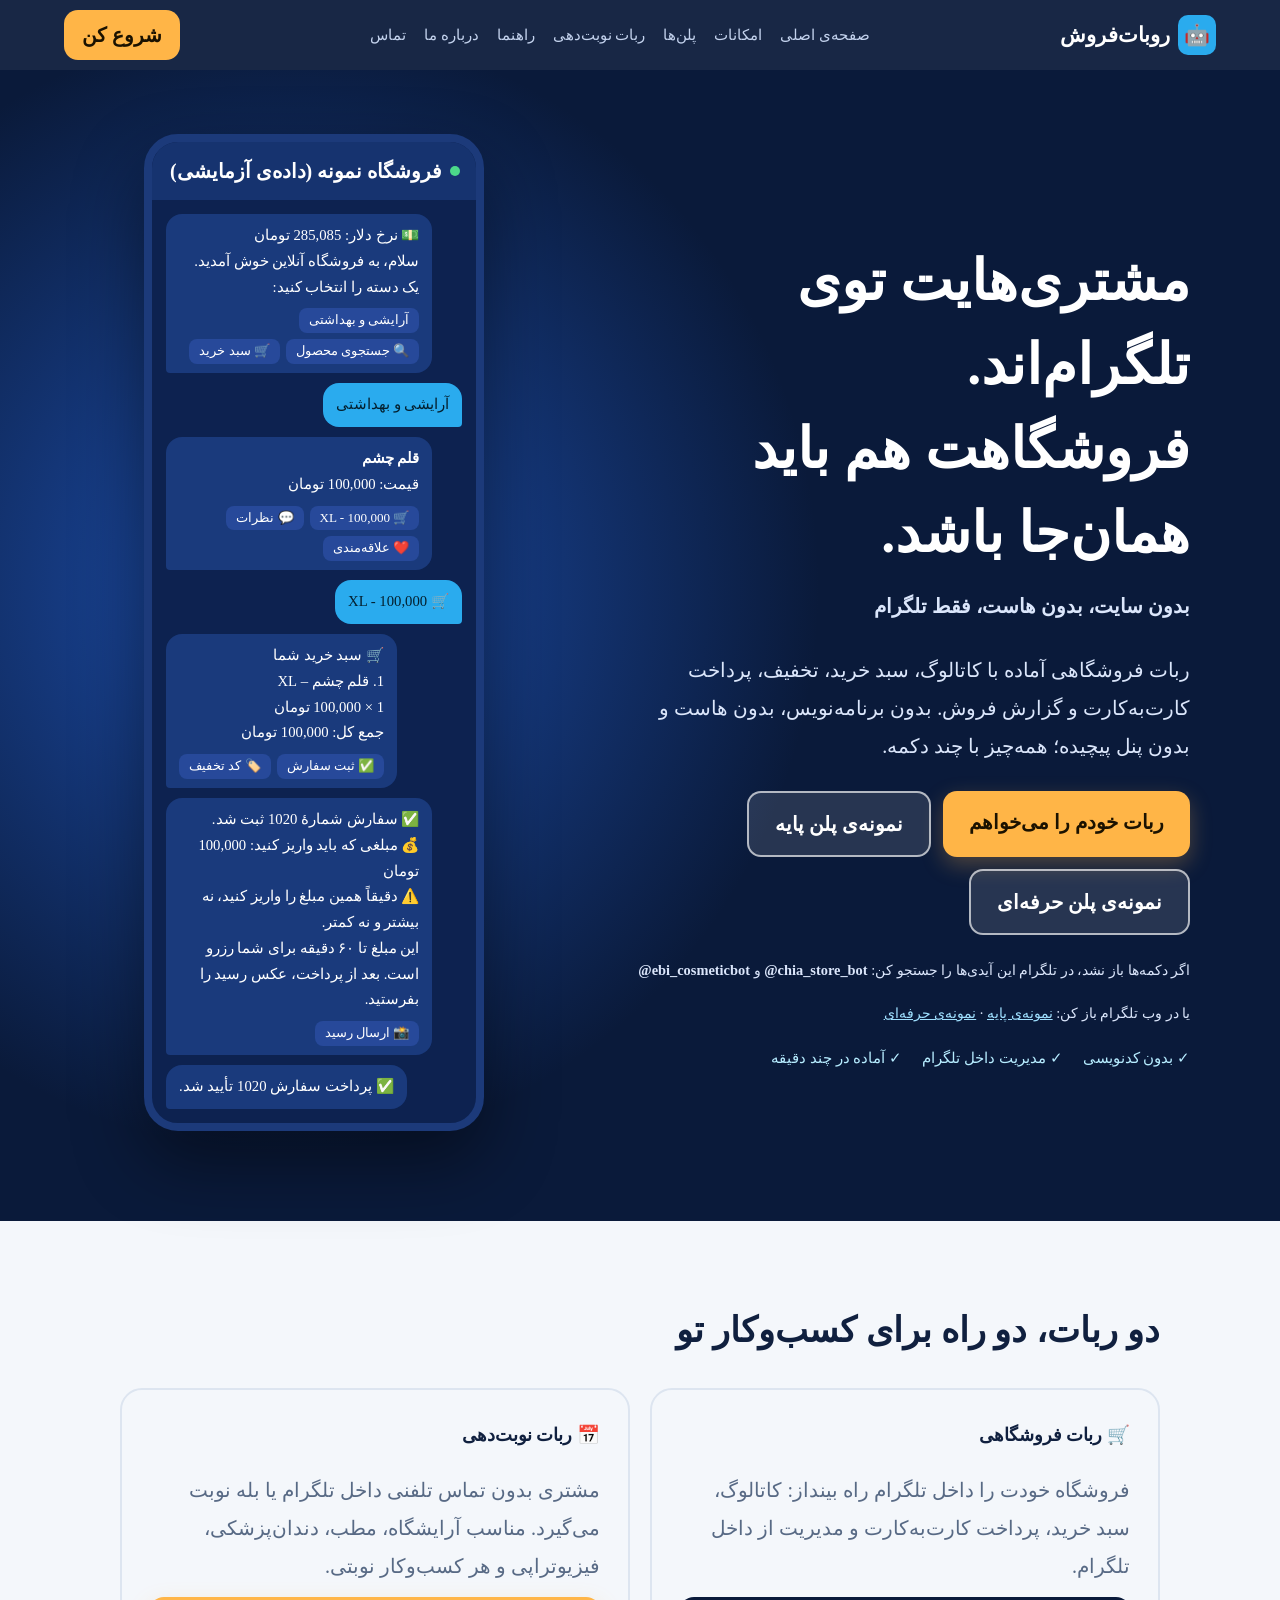
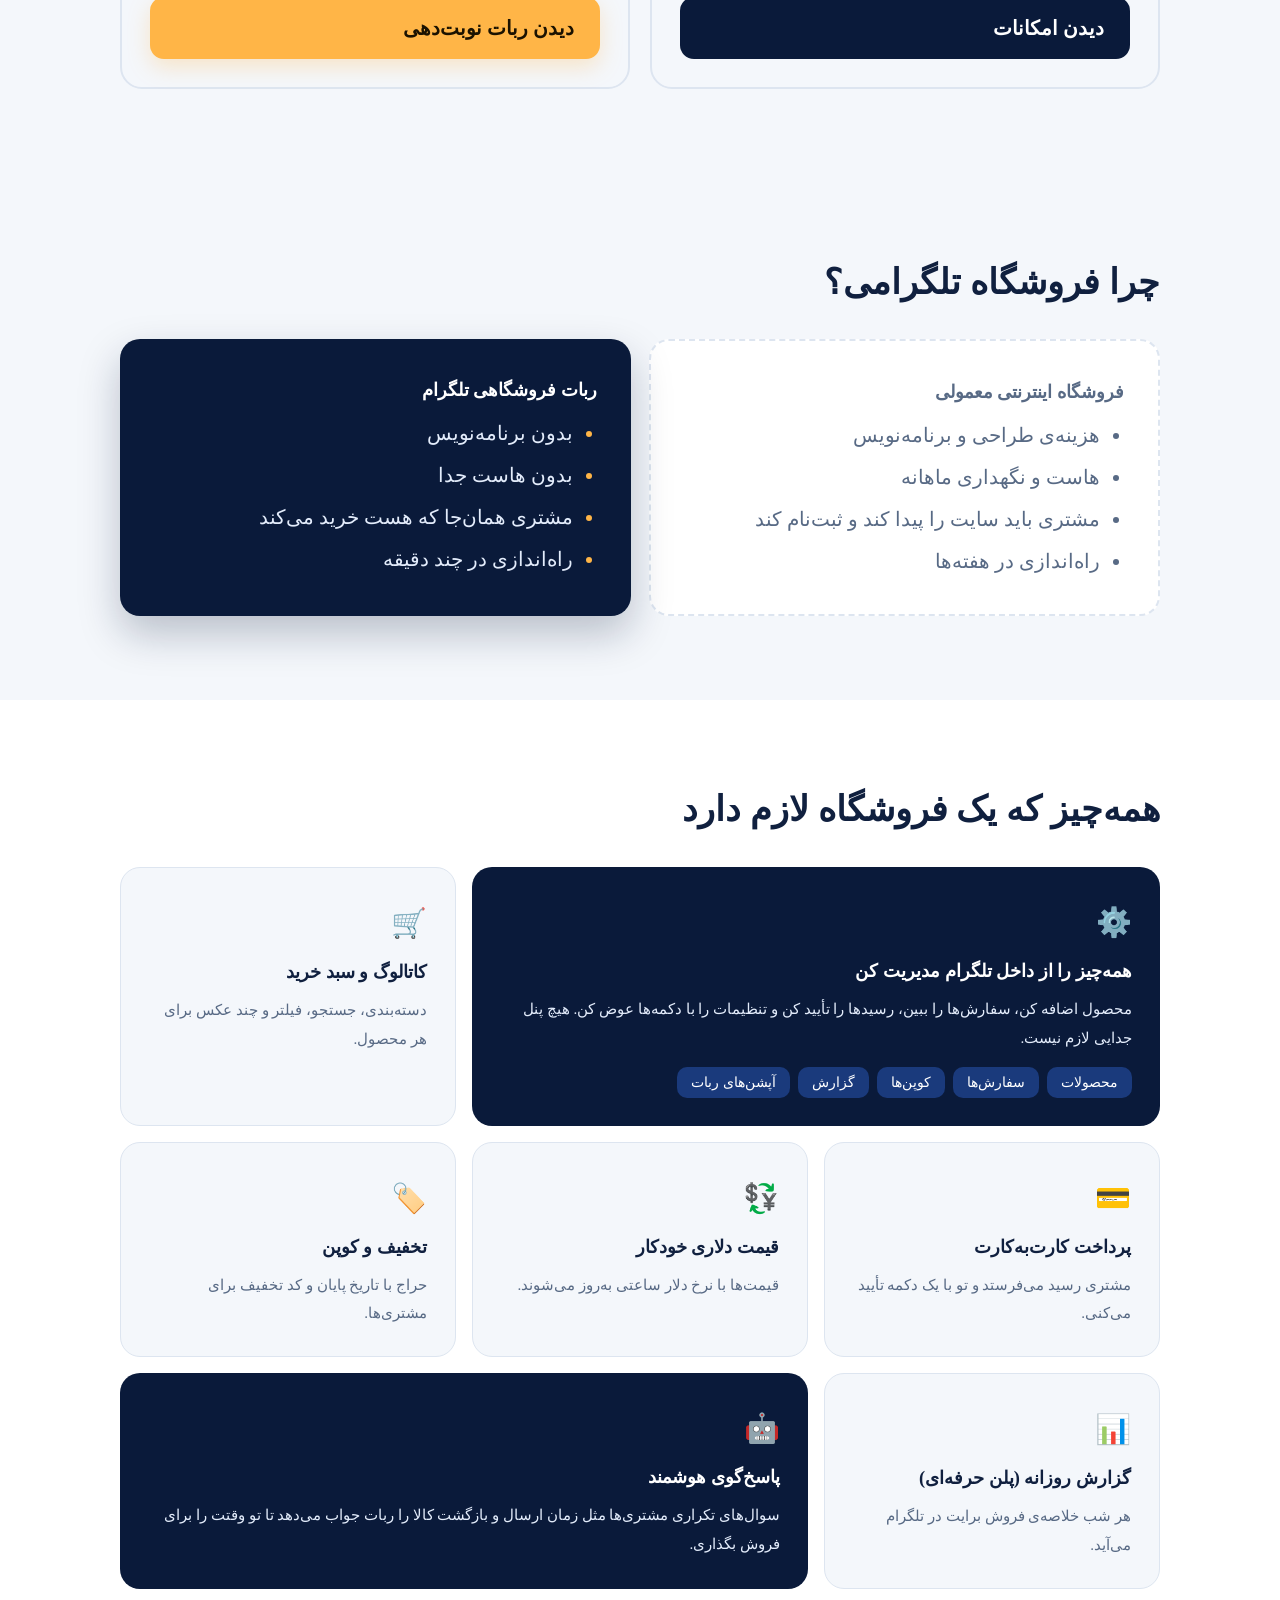
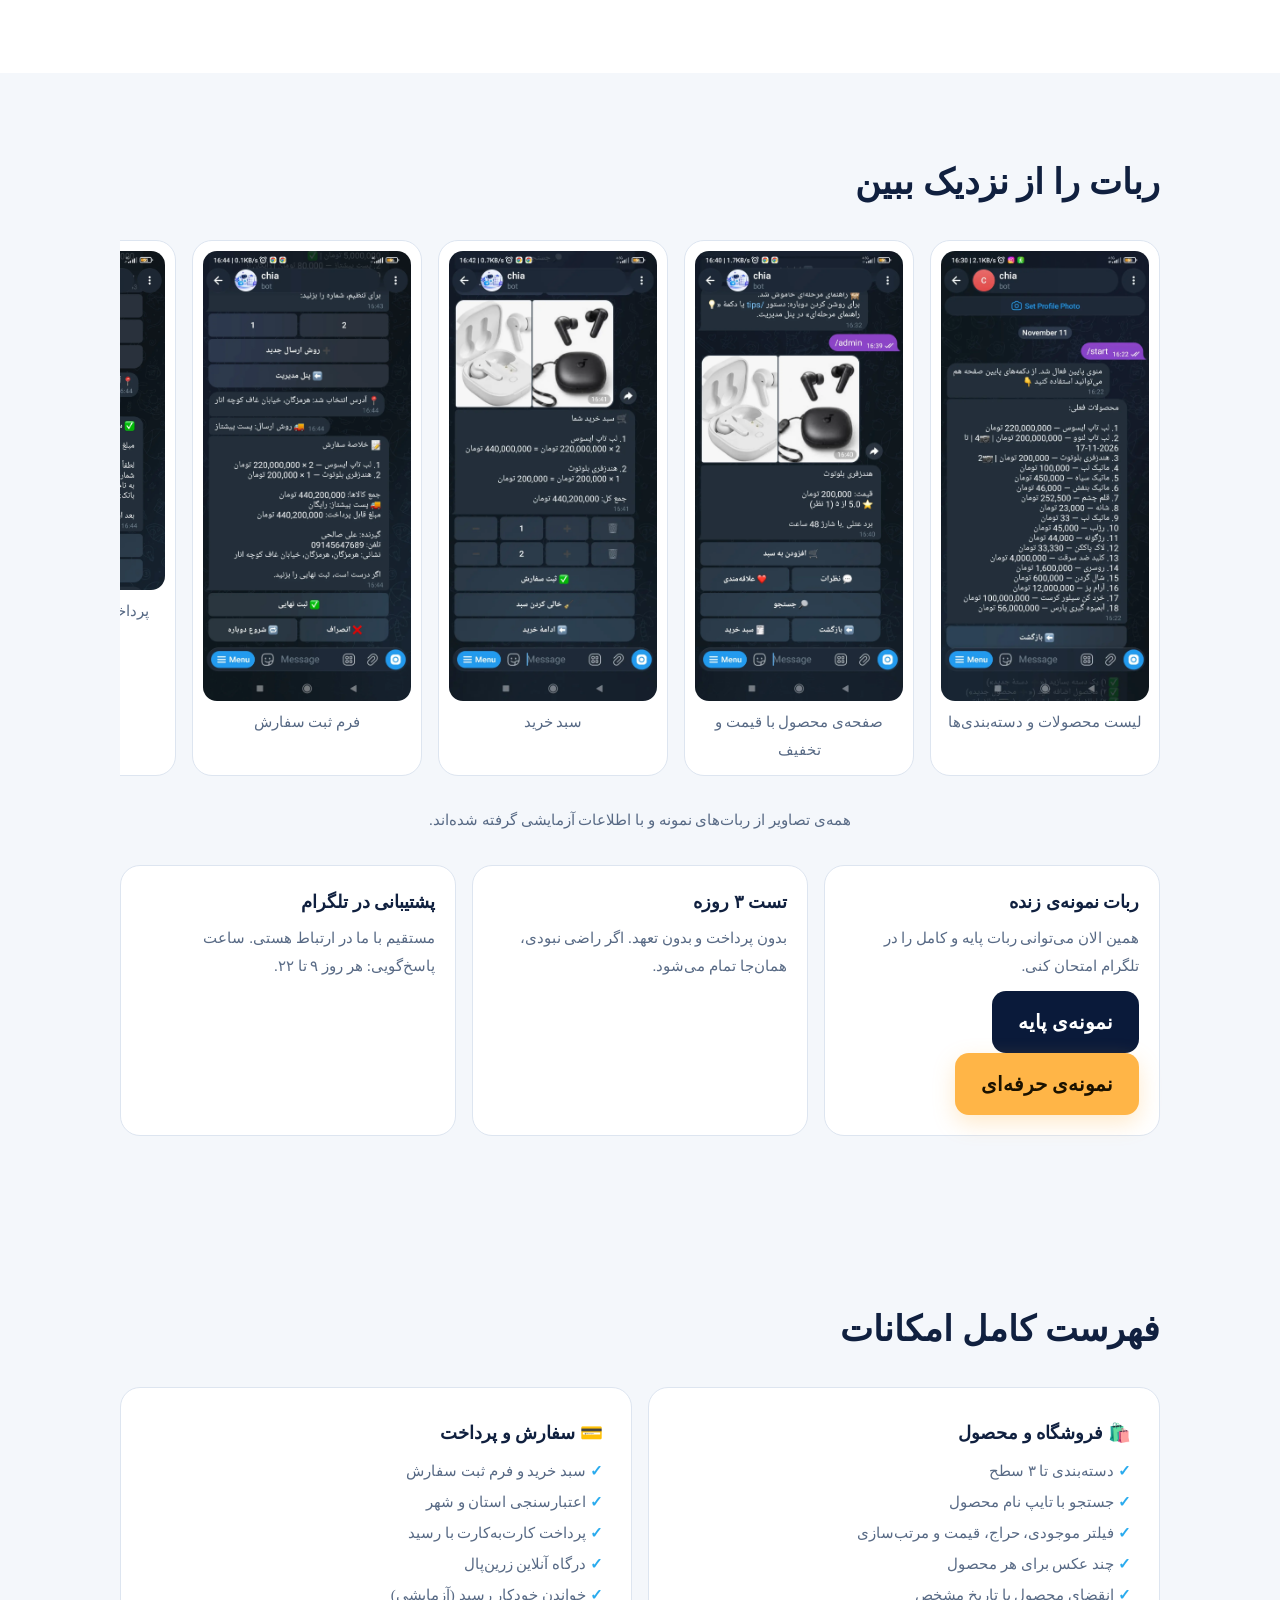
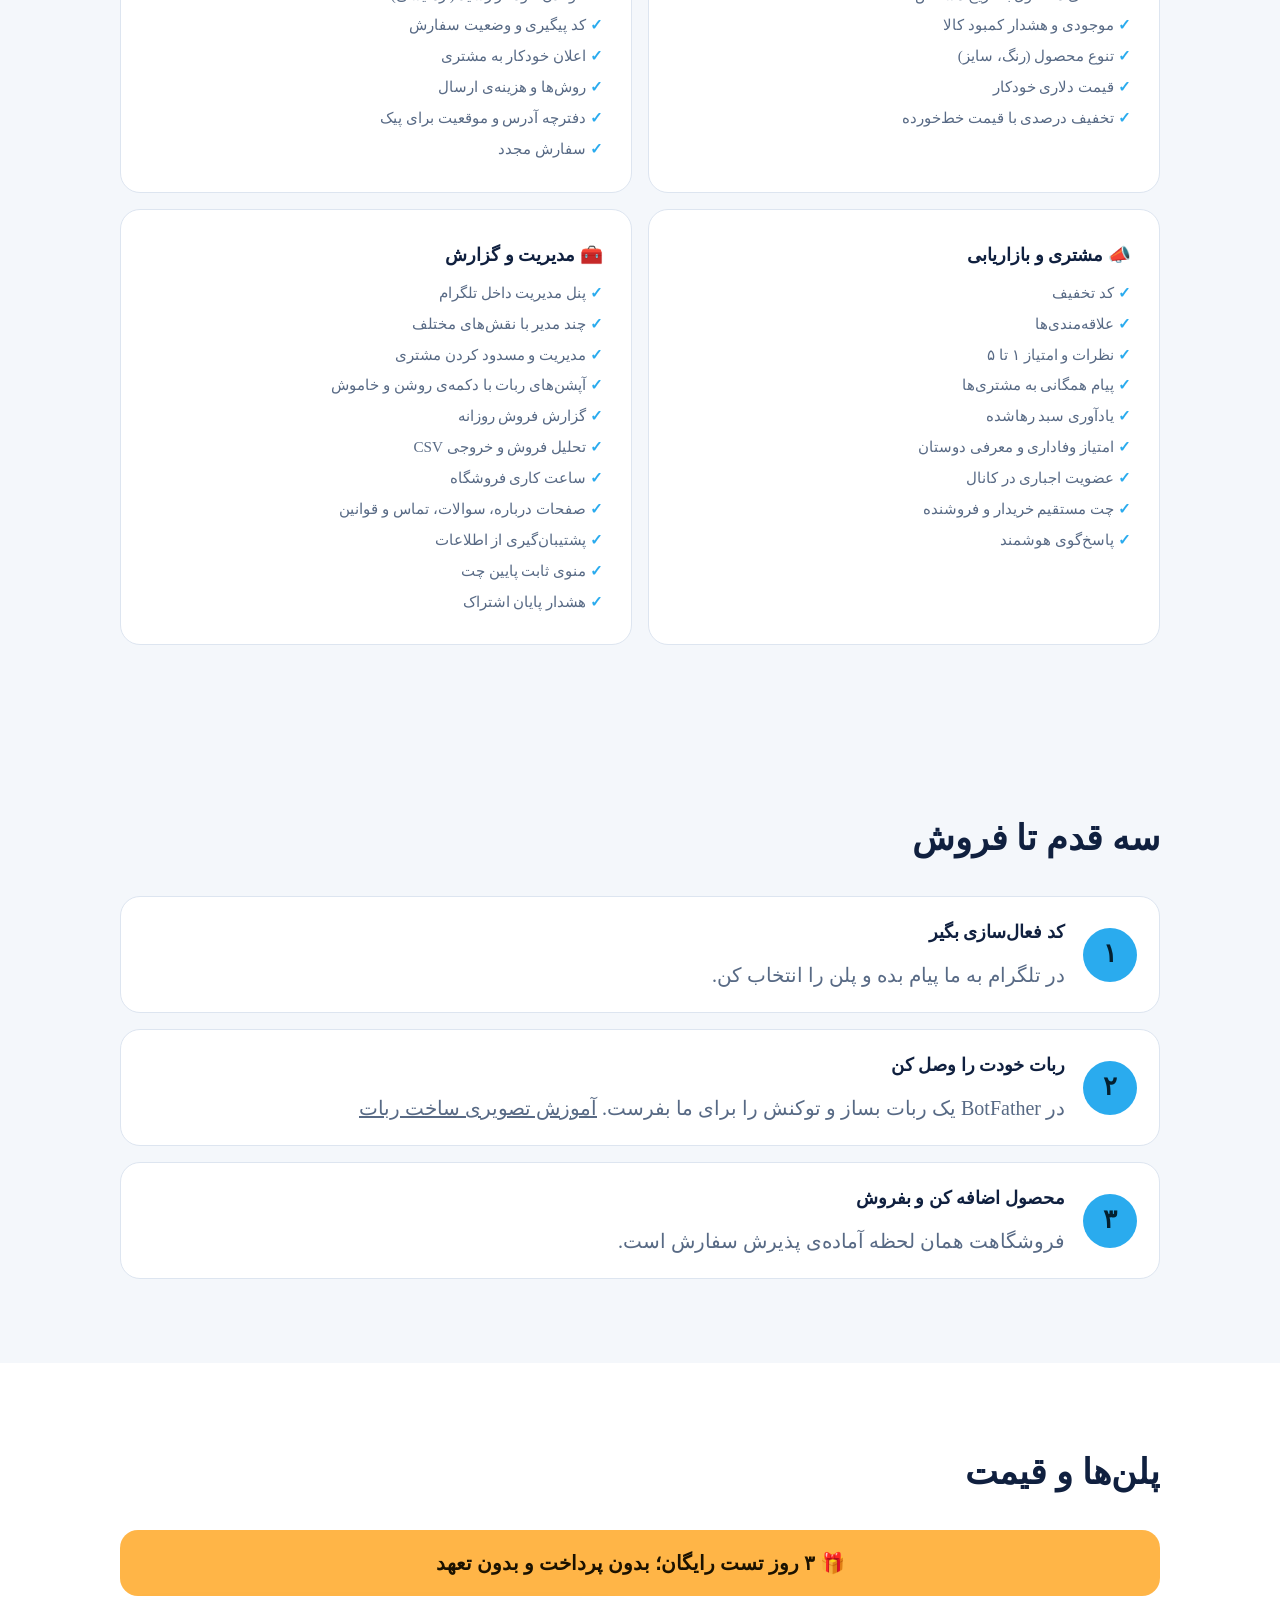
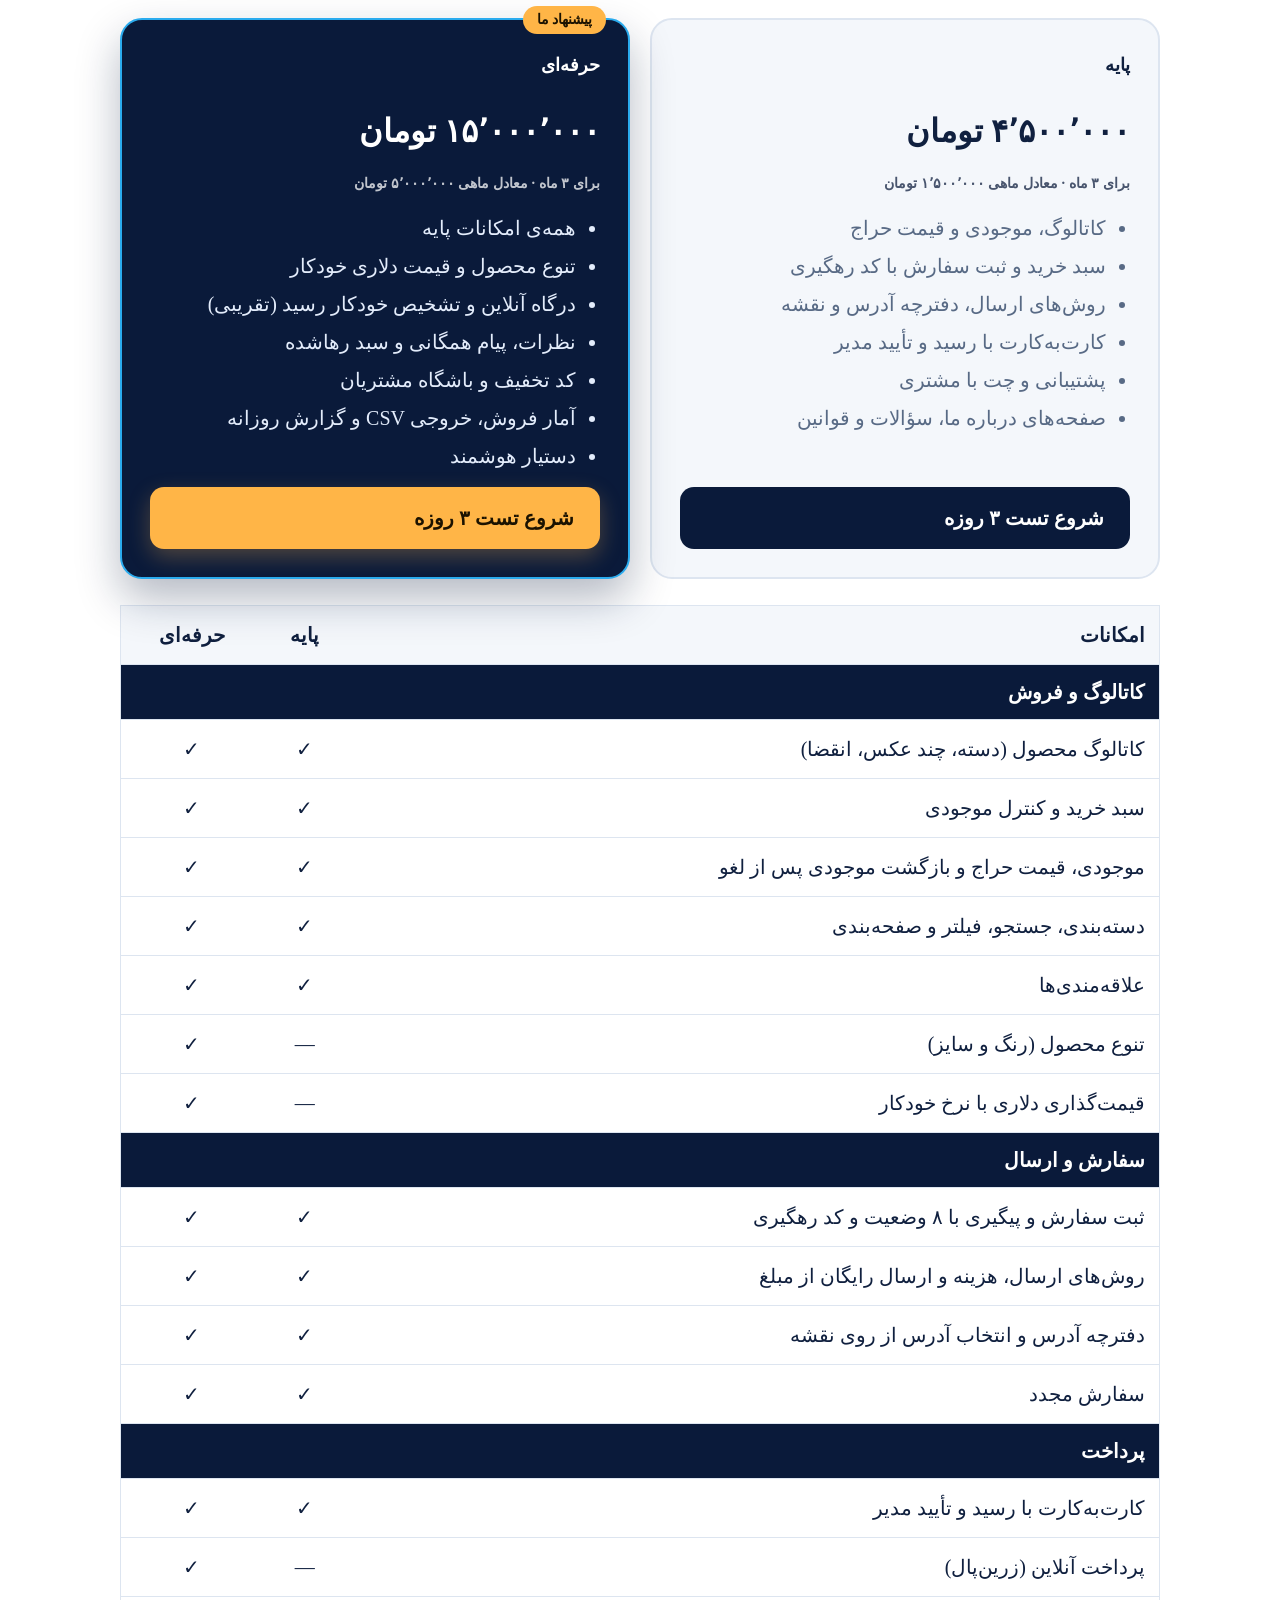
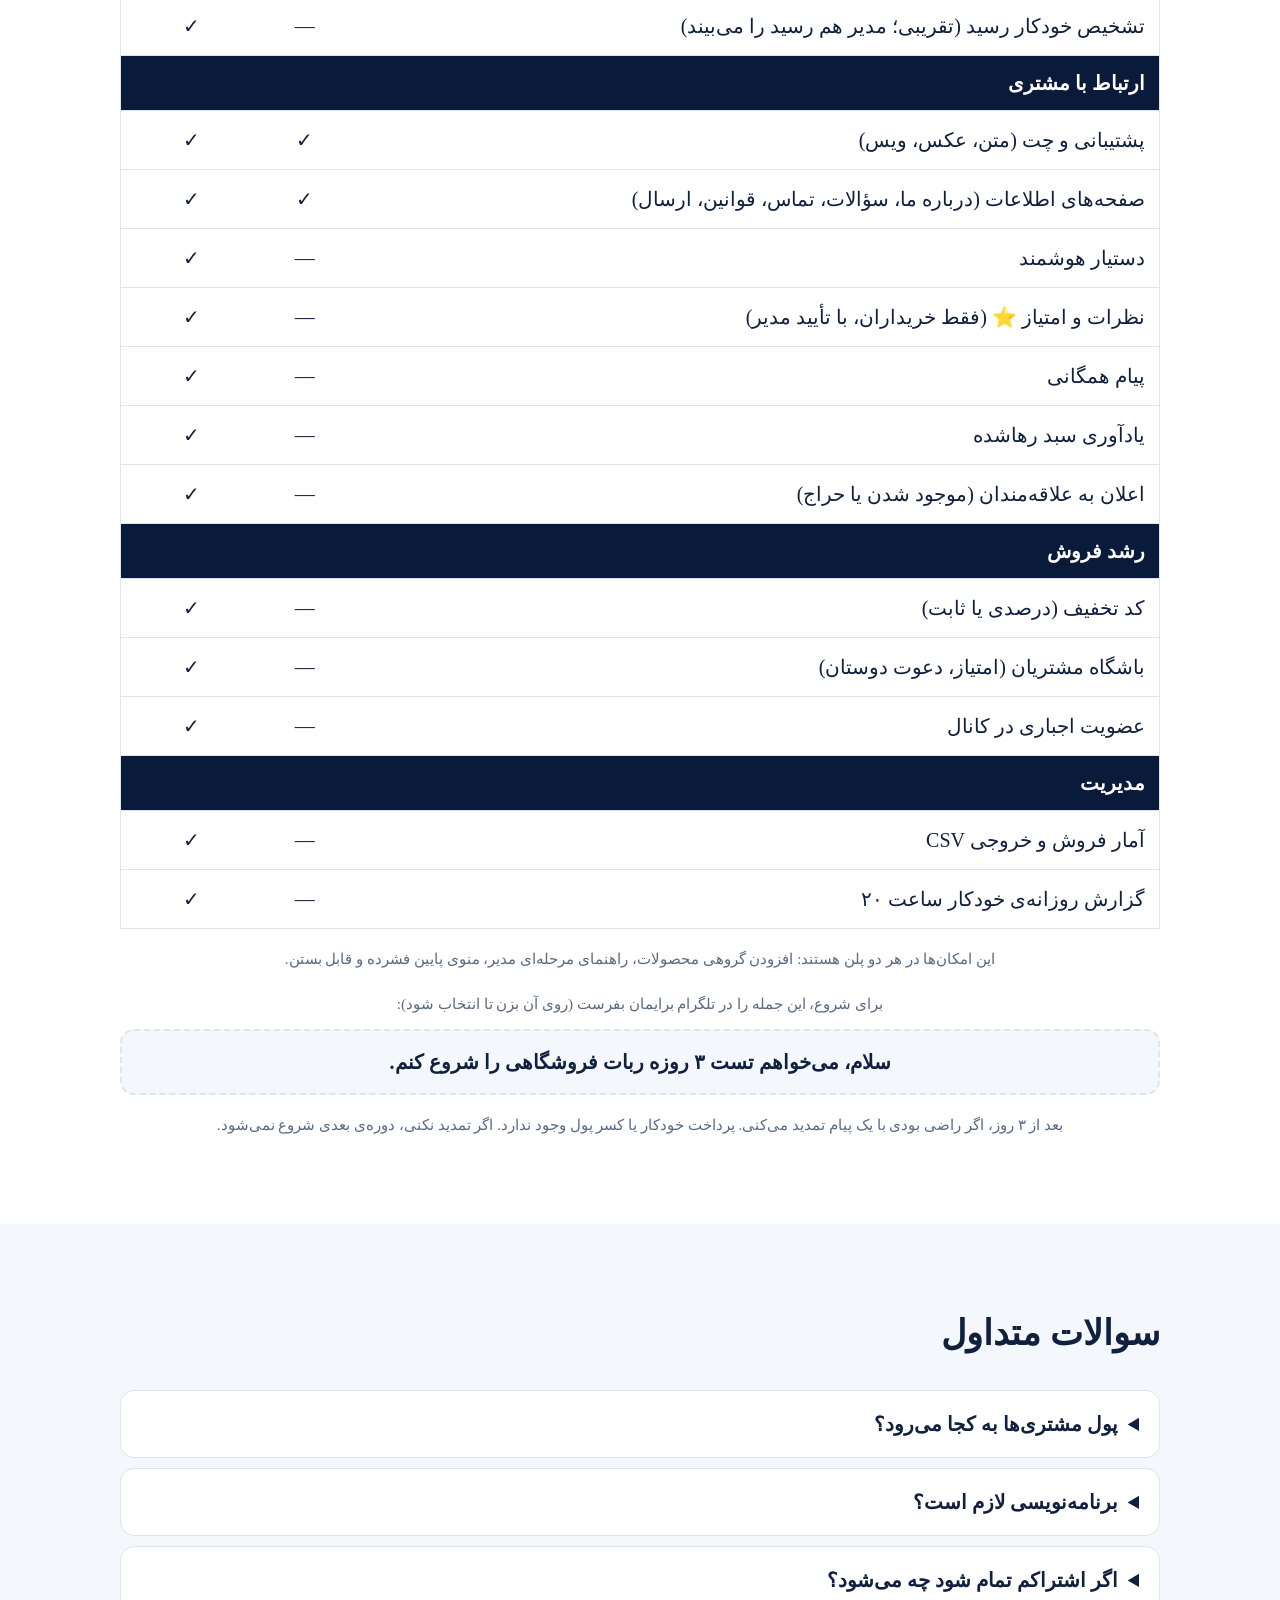
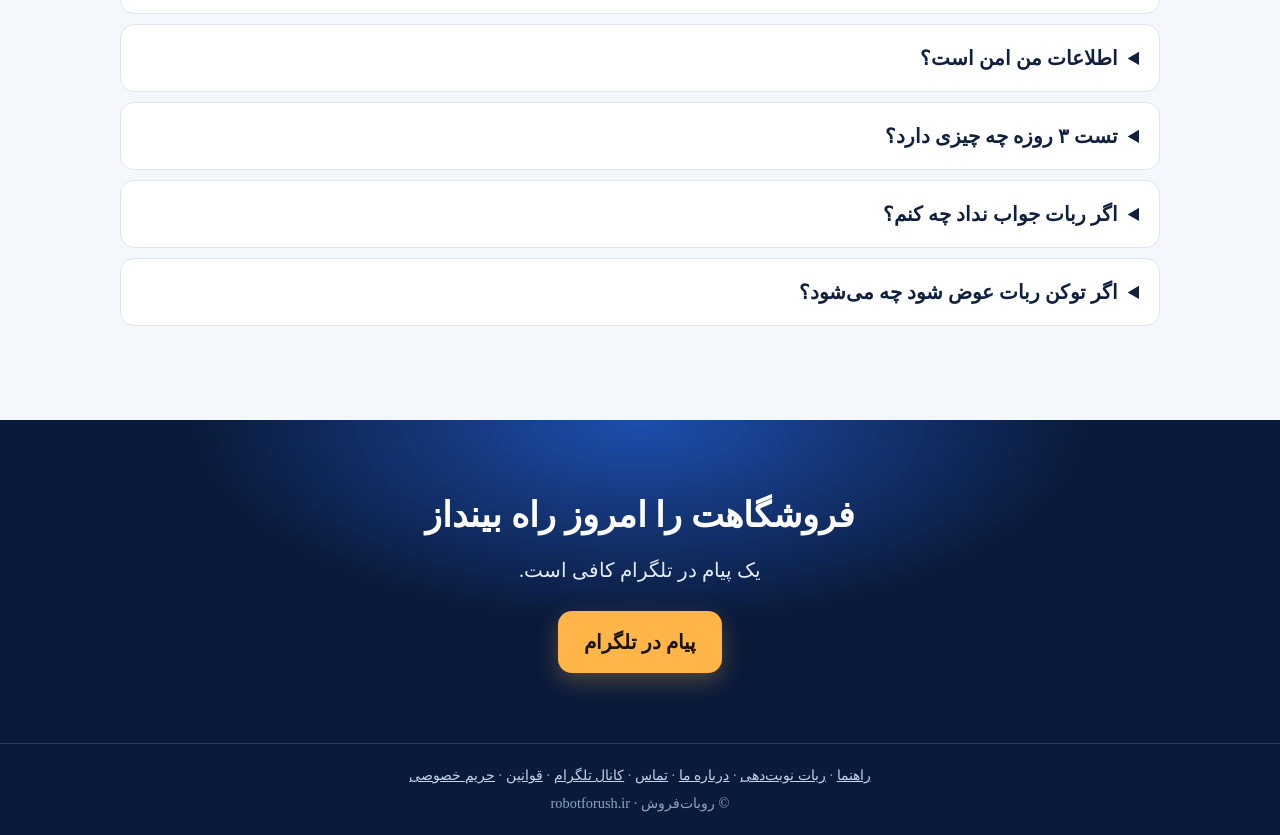
==== commit c2d8e11c: "add BotFather guide page with images" ====
--- a/index.html
+++ b/index.html
@@ -5,7 +5,7 @@
 <meta name="viewport" content="width=device-width, initial-scale=1">
 <title>روبات‌فروش | فروشگاه تلگرامی آماده برای فروشنده‌ها</title>
 <meta name="description" content="در چند دقیقه فروشگاه خودت را داخل تلگرام راه بینداز: کاتالوگ، سبد خرید، پرداخت کارت‌به‌کارت، تخفیف و گزارش فروش.">
-<link rel="stylesheet" href="style.css?v=9">
+<link rel="stylesheet" href="style.css?v=10">
 <link rel="canonical" href="https://robotforush.ir/">
 <meta property="og:type" content="website">
 <meta property="og:locale" content="fa_IR">
@@ -125,7 +125,7 @@
   <h2>سه قدم تا فروش</h2>
   <ol class="steps">
     <li><b>۱</b><div><h3>کد فعال‌سازی بگیر</h3><p>در تلگرام به ما پیام بده و پلن را انتخاب کن.</p></div></li>
-    <li><b>۲</b><div><h3>ربات خودت را وصل کن</h3><p>در BotFather یک ربات بساز و توکنش را برای ما بفرست.</p></div></li>
+    <li><b>۲</b><div><h3>ربات خودت را وصل کن</h3><p>در BotFather یک ربات بساز و توکنش را برای ما بفرست. <a href="/guide/botfather/">آموزش تصویری ساخت ربات</a></p></div></li>
     <li><b>۳</b><div><h3>محصول اضافه کن و بفروش</h3><p>فروشگاهت همان لحظه آماده‌ی پذیرش سفارش است.</p></div></li>
   </ol>
 </section>
--- a/style.css
+++ b/style.css
@@ -141,3 +141,7 @@
 .demo{display:flex;gap:12px;flex-wrap:wrap}
 .prod p{color:var(--mute);flex:1}
 .d6{animation-delay:6.8s}.d7{animation-delay:8.2s}
+.gfig{margin:20px auto;max-width:380px;text-align:center}
+.gfig img{width:100%;height:auto;display:block;border-radius:16px;border:1px solid var(--line)}
+.gfig figcaption{font-size:.92rem;color:var(--mute);margin-top:6px}
+code{background:var(--bg);padding:1px 8px;border-radius:8px;font-size:.9rem;word-break:break-all}
